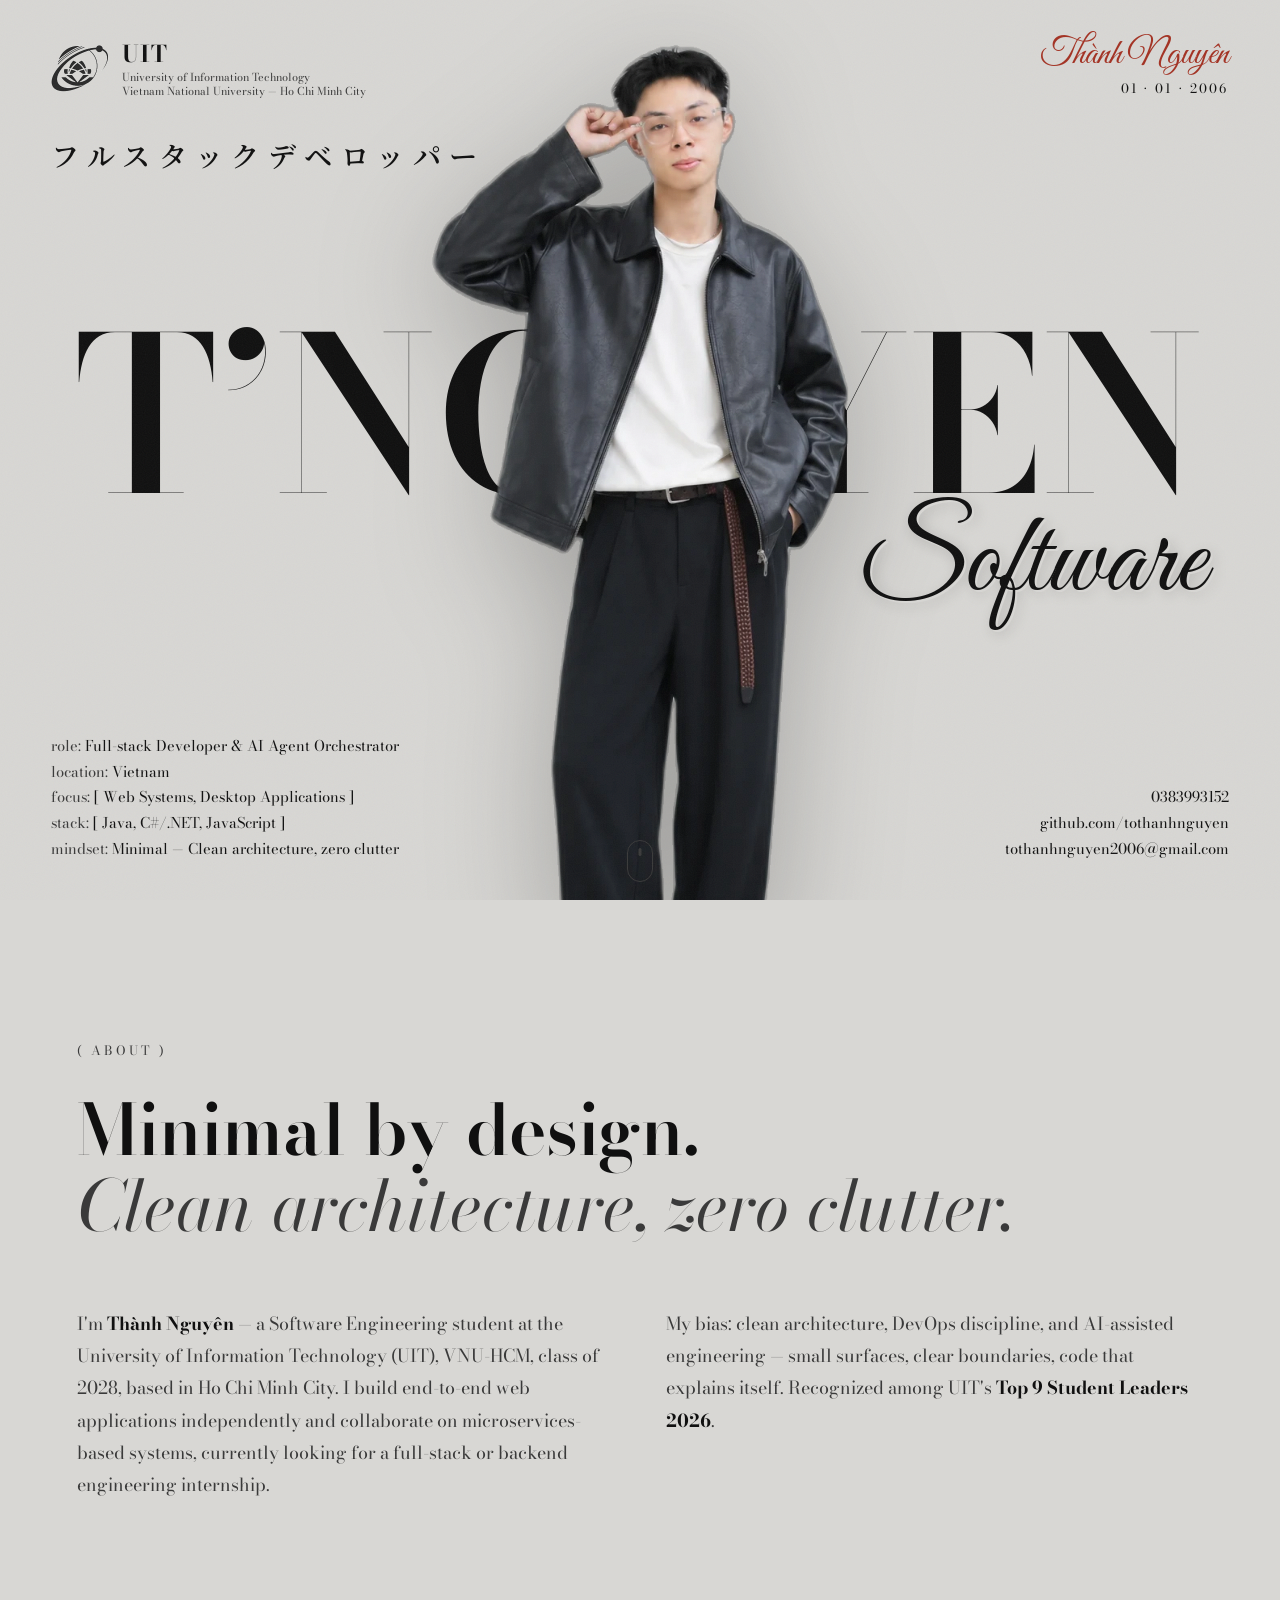
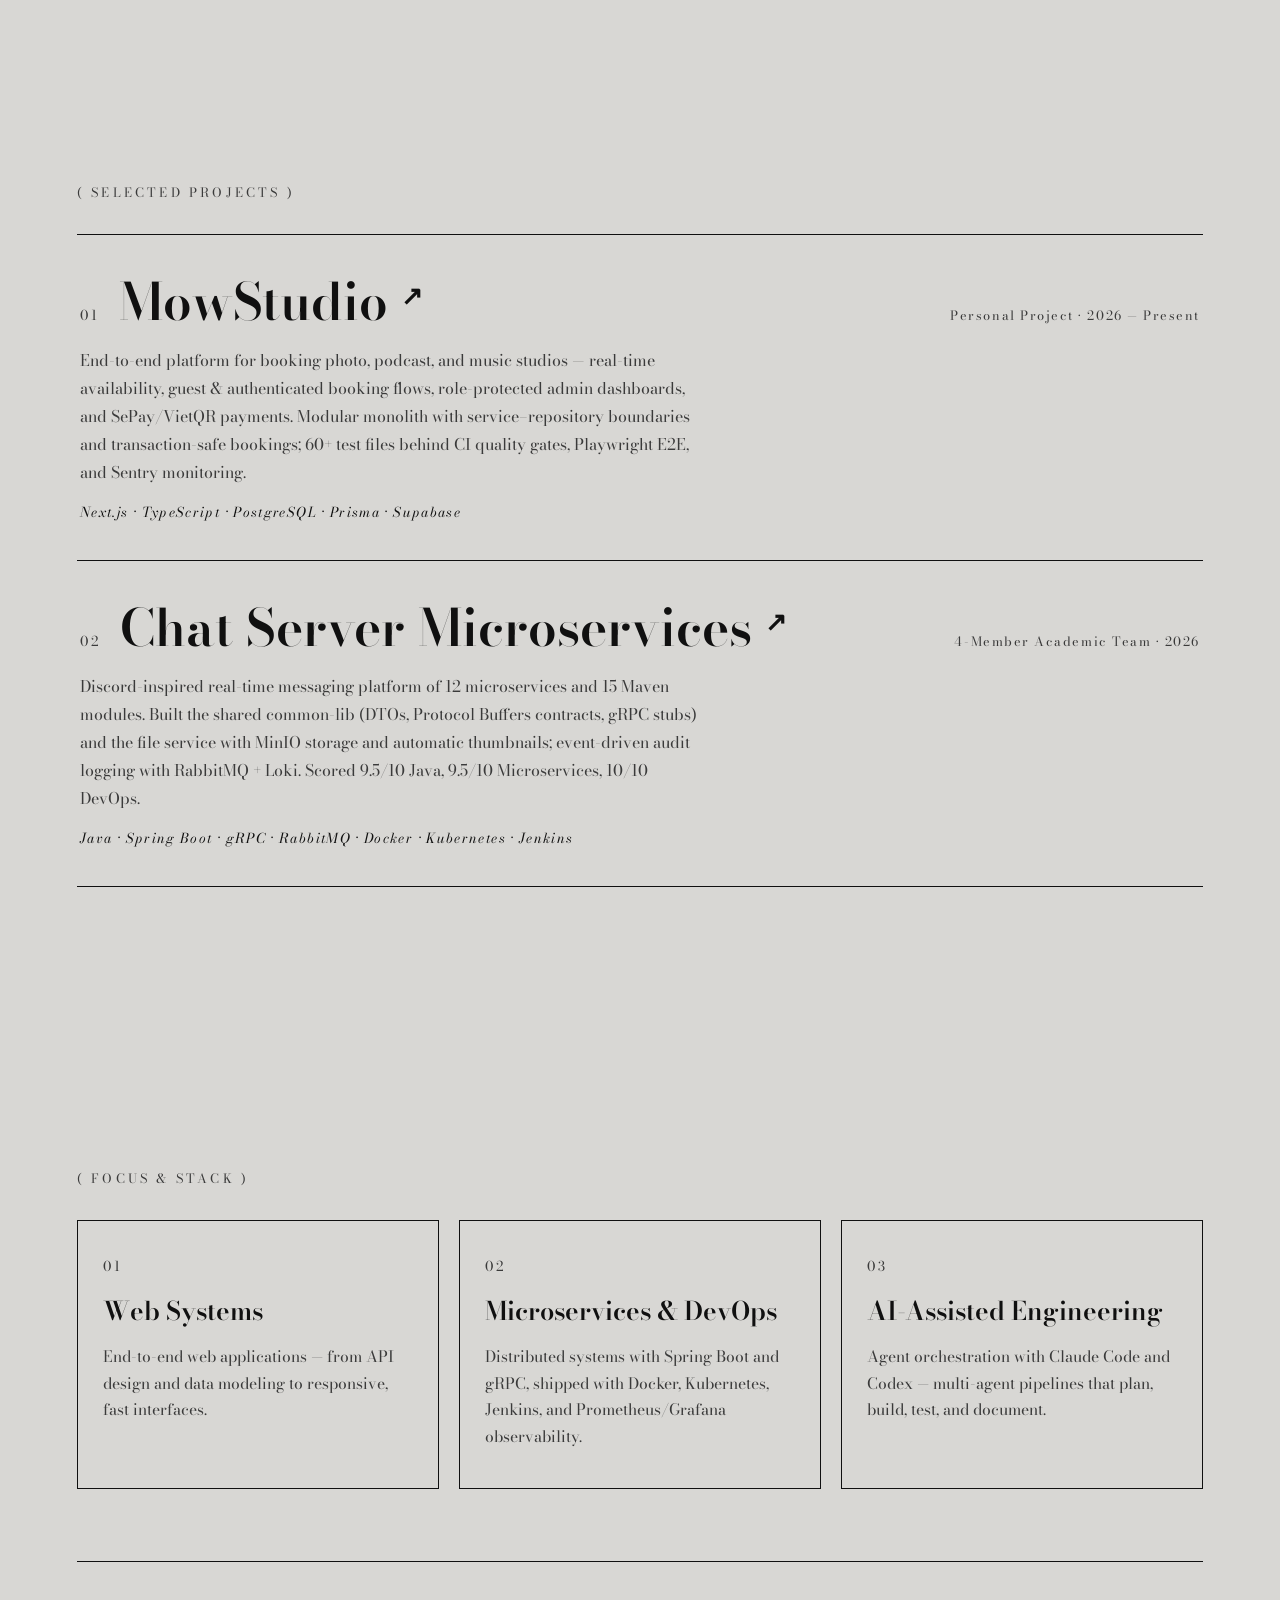
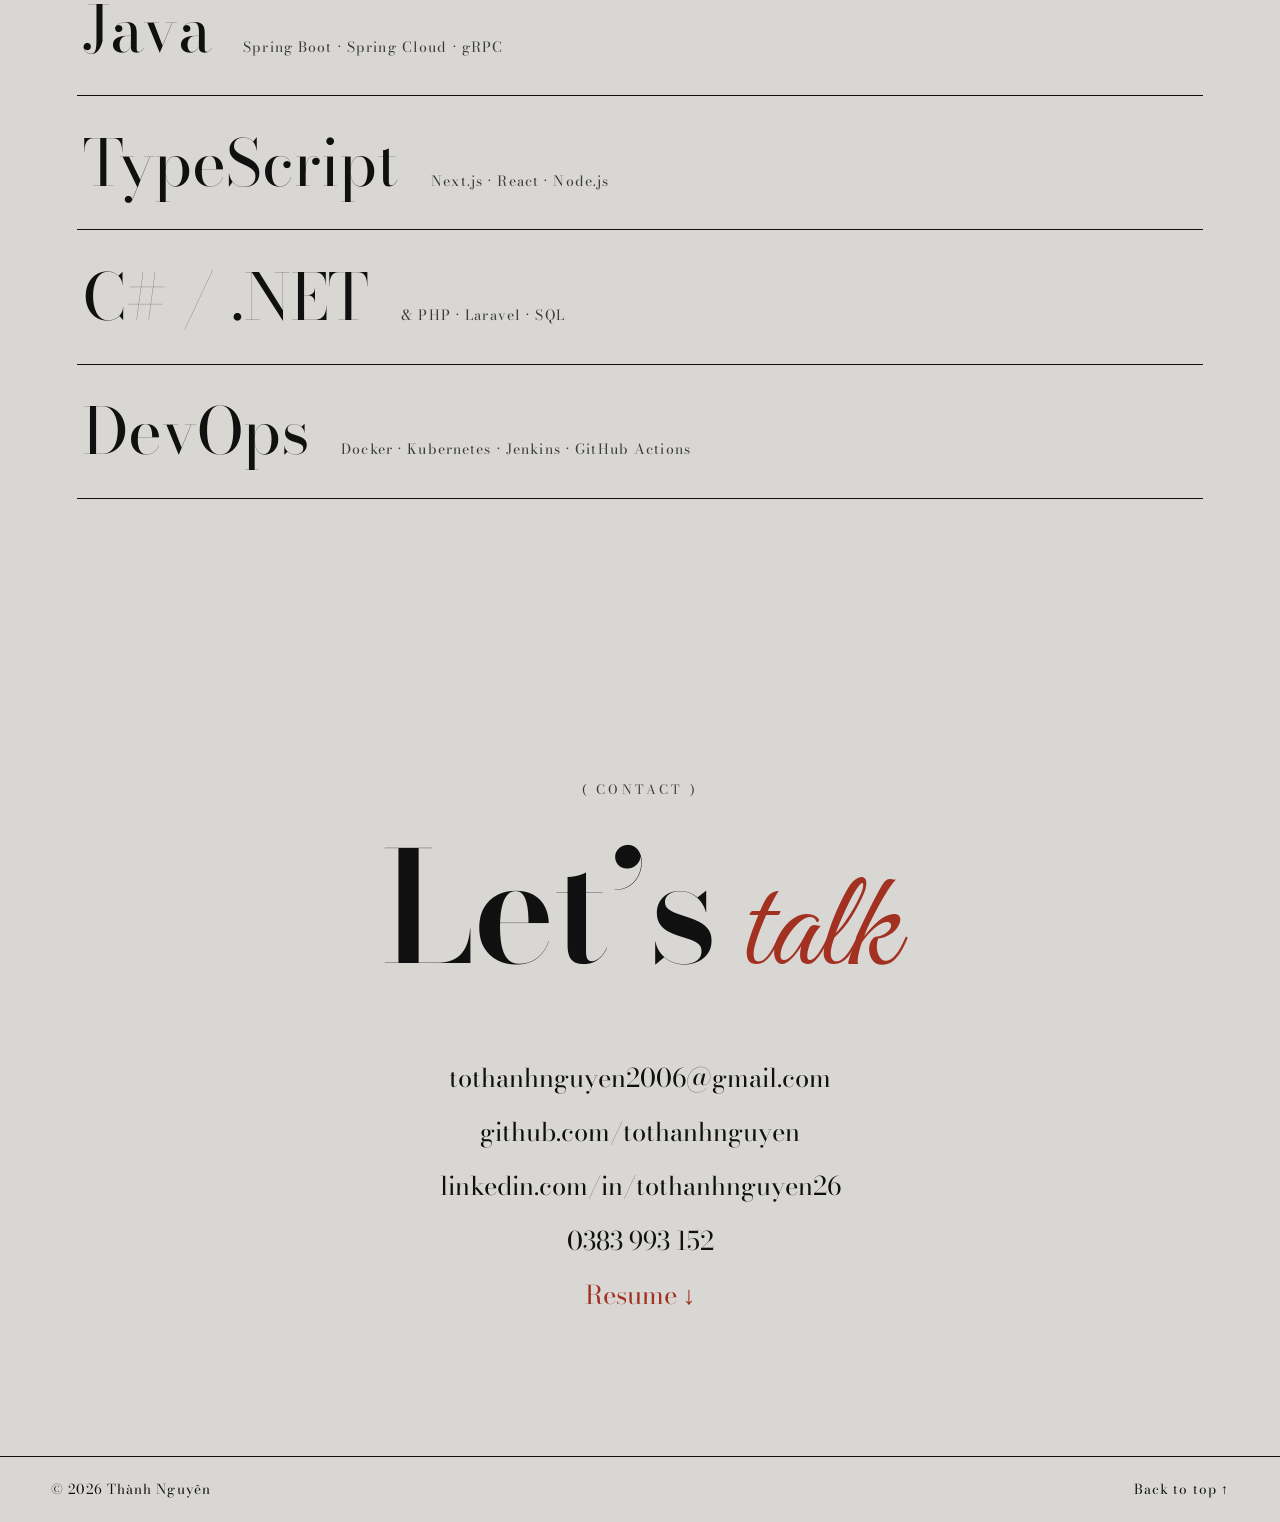
==== index.html @ cc73af5e "porfolio" ====
<!DOCTYPE html>
<html lang="en">
<head>
  <meta charset="UTF-8">
  <meta name="viewport" content="width=device-width, initial-scale=1.0">
  <title>T'NGUYEN — Full-stack Developer</title>
  <meta name="description" content="Thành Nguyên — Full-stack Developer & AI Agent Orchestrator. Web Systems, Desktop Applications. Java, C#/.NET, JavaScript.">
  <meta property="og:type" content="website">
  <meta property="og:title" content="T'NGUYEN — Full-stack Developer">
  <meta property="og:description" content="Thành Nguyên — Full-stack Developer & AI Agent Orchestrator. Web Systems, Desktop Applications.">
  <meta property="og:image" content="/assets/pose-cutout.png">
  <link rel="icon" href="assets/favicon.svg" type="image/svg+xml">
  <link rel="preconnect" href="https://fonts.googleapis.com">
  <link rel="preconnect" href="https://fonts.gstatic.com" crossorigin>
  <link href="https://fonts.googleapis.com/css2?family=Bodoni+Moda:opsz,wght@6..96,400;6..96,600;6..96,700&family=Great+Vibes&family=Noto+Serif+JP:wght@600&display=swap" rel="stylesheet">
  <link rel="stylesheet" href="css/base.css">
  <link rel="stylesheet" href="css/hero.css">
  <link rel="stylesheet" href="css/sections.css">
</head>
<body>

  <!-- ============ HERO ============ -->
  <header class="hero" id="top">
    <div class="hero-top">
      <div class="uit-block" data-depth="0.4" data-scroll="0.2">
        <a href="https://www.uit.edu.vn/" target="_blank" rel="noopener" aria-label="UIT — University of Information Technology">
          <img class="uit-orbit" src="assets/uit-logo.png" alt="UIT logo" width="116" height="94">
        </a>
        <div class="uit-text">
          <strong>UIT</strong>
          <span>University of Information Technology</span>
          <span>Vietnam National University — Ho Chi Minh City</span>
        </div>
      </div>
      <div class="sig-block" data-depth="0.4" data-scroll="0.2">
        <span class="sig">Thành Nguyên</span>
        <span class="dob">01 · 01 · 2006</span>
      </div>
    </div>

    <div class="stage">
      <p class="jp" lang="ja" data-depth="0.6" data-scroll="0.5">フルスタックデベロッパー</p>
      <h1 class="wordmark" data-depth="0.25" data-scroll="0.35" aria-label="T'NGUYEN">
        <span class="ltr">T</span><span class="ltr">’</span><span class="ltr">N</span><span class="ltr">G</span><span class="ltr">U</span><span class="ltr">Y</span><span class="ltr">E</span><span class="ltr">N</span>
        <!-- same word, exactly superimposed; masked by the person cutout so the
             stroked letters only appear where the person covers the solid ones -->
        <span class="outline-word" aria-hidden="true"><span>T</span><span>’</span><span>N</span><span>G</span><span>U</span><span>Y</span><span>E</span><span>N</span></span>
      </h1>
      <span class="script-word" data-depth="0.55" data-scroll="0.6" aria-hidden="true">Software</span>
    </div>

    <picture>
      <source srcset="assets/pose-cutout.webp" type="image/webp">
      <img class="person" data-depth="0.12" data-scroll="0.85" src="assets/pose-cutout.png" alt="Portrait of Thành Nguyên"
           width="515" height="1115" fetchpriority="high">
    </picture>

    <div class="hero-bottom">
      <ul class="meta" data-depth="0.3" data-scroll="0.1">
        <li><em>role:</em> Full-stack Developer &amp; AI Agent Orchestrator</li>
        <li><em>location:</em> Vietnam</li>
        <li><em>focus:</em> [ Web Systems, Desktop Applications ]</li>
        <li><em>stack:</em> [ Java, C#/.NET, JavaScript ]</li>
        <li><em>mindset:</em> Minimal — Clean architecture, zero clutter</li>
      </ul>
      <ul class="contact" data-depth="0.3" data-scroll="0.1">
        <li><a href="tel:+84383993152">0383993152</a></li>
        <li><a href="https://github.com/tothanhnguyen" target="_blank" rel="noopener">github.com/tothanhnguyen</a></li>
        <li><a href="mailto:tothanhnguyen2006@gmail.com">tothanhnguyen2006@gmail.com</a></li>
      </ul>
    </div>

    <a class="scroll-hint" href="#about" aria-label="Scroll down">
      <span></span>
    </a>
  </header>

  <!-- ============ ABOUT ============ -->
  <section class="about section" id="about">
    <p class="kicker" data-reveal>( about )</p>
    <h2 data-reveal>Minimal by design.<br><span class="thin">Clean architecture, zero clutter.</span></h2>
    <div class="about-grid">
      <p data-reveal>I'm <strong>Thành Nguyên</strong> — a Software Engineering student at the University of
        Information Technology (UIT), VNU-HCM, class of 2028, based in Ho Chi Minh City.
        I build end-to-end web applications independently and collaborate on
        microservices-based systems, currently looking for a full-stack or backend
        engineering internship.</p>
      <p data-reveal>My bias: clean architecture, DevOps discipline, and AI-assisted engineering —
        small surfaces, clear boundaries, code that explains itself.
        Recognized among UIT's <strong>Top 9 Student Leaders 2026</strong>.</p>
    </div>
  </section>

  <!-- ============ PROJECTS ============ -->
  <section class="projects section" id="projects">
    <p class="kicker" data-reveal>( selected projects )</p>
    <article class="project" data-reveal>
      <div class="project-head">
        <span class="num">01</span>
        <h3><a href="https://github.com/tothanhnguyen/studio-booking-web" target="_blank" rel="noopener">MowStudio <span class="arrow">↗</span></a></h3>
        <span class="project-meta">Personal Project · 2026 — Present</span>
      </div>
      <p class="project-desc">End-to-end platform for booking photo, podcast, and music studios —
        real-time availability, guest &amp; authenticated booking flows, role-protected admin
        dashboards, and SePay/VietQR payments. Modular monolith with service–repository
        boundaries and transaction-safe bookings; 60+ test files behind CI quality gates,
        Playwright E2E, and Sentry monitoring.</p>
      <p class="project-stack">Next.js · TypeScript · PostgreSQL · Prisma · Supabase</p>
    </article>
    <article class="project" data-reveal>
      <div class="project-head">
        <span class="num">02</span>
        <h3><a href="https://github.com/Ncyntrq/ChatServerMicroservices" target="_blank" rel="noopener">Chat Server Microservices <span class="arrow">↗</span></a></h3>
        <span class="project-meta">4-Member Academic Team · 2026</span>
      </div>
      <p class="project-desc">Discord-inspired real-time messaging platform of 12 microservices and
        15 Maven modules. Built the shared common-lib (DTOs, Protocol Buffers contracts, gRPC stubs)
        and the file service with MinIO storage and automatic thumbnails; event-driven audit logging
        with RabbitMQ + Loki. Scored 9.5/10 Java, 9.5/10 Microservices, 10/10 DevOps.</p>
      <p class="project-stack">Java · Spring Boot · gRPC · RabbitMQ · Docker · Kubernetes · Jenkins</p>
    </article>
  </section>

  <!-- ============ FOCUS / STACK ============ -->
  <section class="focus section" id="focus">
    <p class="kicker" data-reveal>( focus &amp; stack )</p>
    <div class="focus-grid">
      <article class="focus-card" data-reveal>
        <span class="num">01</span>
        <h3>Web Systems</h3>
        <p>End-to-end web applications — from API design and data modeling to responsive, fast interfaces.</p>
      </article>
      <article class="focus-card" data-reveal>
        <span class="num">02</span>
        <h3>Microservices &amp; DevOps</h3>
        <p>Distributed systems with Spring Boot and gRPC, shipped with Docker, Kubernetes, Jenkins, and Prometheus/Grafana observability.</p>
      </article>
      <article class="focus-card" data-reveal>
        <span class="num">03</span>
        <h3>AI-Assisted Engineering</h3>
        <p>Agent orchestration with Claude Code and Codex — multi-agent pipelines that plan, build, test, and document.</p>
      </article>
    </div>
    <ul class="stack-list">
      <li data-reveal>Java <small>Spring Boot · Spring Cloud · gRPC</small></li>
      <li data-reveal>TypeScript <small>Next.js · React · Node.js</small></li>
      <li data-reveal>C# / .NET <small>&amp; PHP · Laravel · SQL</small></li>
      <li data-reveal>DevOps <small>Docker · Kubernetes · Jenkins · GitHub Actions</small></li>
    </ul>
  </section>

  <!-- ============ CONTACT ============ -->
  <section class="contact-section section" id="contact">
    <p class="kicker" data-reveal>( contact )</p>
    <h2 class="talk" data-reveal>Let’s<span class="script-inline">talk</span></h2>
    <div class="contact-links">
      <a data-reveal href="mailto:tothanhnguyen2006@gmail.com">tothanhnguyen2006@gmail.com</a>
      <a data-reveal href="https://github.com/tothanhnguyen" target="_blank" rel="noopener">github.com/tothanhnguyen</a>
      <a data-reveal href="https://linkedin.com/in/tothanhnguyen26" target="_blank" rel="noopener">linkedin.com/in/tothanhnguyen26</a>
      <a data-reveal href="tel:+84383993152">0383 993 152</a>
      <a data-reveal class="resume-link" href="ttnguyen_resume.pdf" target="_blank" rel="noopener">Resume ↓</a>
    </div>
  </section>

  <footer class="footer">
    <span>© <span id="year">2026</span> Thành Nguyên</span>
    <a href="#top">Back to top ↑</a>
  </footer>

  <script src="js/effects.js" defer></script>
  <script src="js/hero-extras.js" defer></script>
</body>
</html>
---- css/base.css ----
/* ============ tokens & reset ============ */
:root {
  --bg: #d8d7d4;
  --bg-soft: #cfceca;
  --ink: #101010;
  --ink-soft: #3a3a3a;
  --red: #a33122;
  --serif: "Bodoni Moda", "Didot", "Playfair Display", serif;
  --script: "Great Vibes", cursive;
  --jp: "Noto Serif JP", serif;
}

*, *::before, *::after { box-sizing: border-box; margin: 0; padding: 0; }

html { scroll-behavior: smooth; overflow-x: clip; }

body {
  background: var(--bg);
  color: var(--ink);
  font-family: var(--serif);
  overflow-x: hidden;
  -webkit-font-smoothing: antialiased;
}

/* subtle film grain over everything */
body::after {
  content: "";
  position: fixed;
  inset: 0;
  pointer-events: none;
  z-index: 99;
  opacity: .05;
  background-image: url("data:image/svg+xml,%3Csvg xmlns='http://www.w3.org/2000/svg' width='160' height='160'%3E%3Cfilter id='n'%3E%3CfeTurbulence type='fractalNoise' baseFrequency='.9' numOctaves='2'/%3E%3C/filter%3E%3Crect width='160' height='160' filter='url(%23n)'/%3E%3C/svg%3E");
}

img { max-width: 100%; display: block; }
a { color: inherit; }
ul { list-style: none; }

/* ============ reveal-on-scroll ============ */
[data-reveal] {
  opacity: 0;
  transform: translateY(34px);
  transition: opacity .9s cubic-bezier(.22,1,.36,1), transform .9s cubic-bezier(.22,1,.36,1);
}
[data-reveal].is-visible { opacity: 1; transform: none; }

@media (prefers-reduced-motion: reduce) {
  html { scroll-behavior: auto; }
  [data-reveal] { opacity: 1; transform: none; transition: none; }
  * { animation-duration: .01ms !important; animation-iteration-count: 1 !important; }
}
---- css/hero.css ----
/* ============ hero layout ============ */
.hero {
  position: relative;
  isolation: isolate;
  min-height: 100vh;
  min-height: 100svh;
  display: flex;
  flex-direction: column;
  justify-content: space-between;
  padding: clamp(1.2rem, 3vw, 2.5rem) clamp(1.2rem, 4vw, 3.5rem);
  overflow: hidden;
}

.hero-top {
  display: flex;
  justify-content: space-between;
  align-items: flex-start;
  position: relative;
  z-index: 6;
}

.uit-block { display: flex; gap: .8rem; align-items: center; animation: fade-down 1s .2s both; }
.uit-orbit { width: clamp(44px, 4.5vw, 62px); height: auto; transition: transform .35s cubic-bezier(.22,1,.36,1); }
.uit-block a:hover .uit-orbit { transform: rotate(-8deg) scale(1.06); }
.uit-text { display: flex; flex-direction: column; line-height: 1.35; }
.uit-text strong { font-size: clamp(1.2rem, 1.8vw, 1.7rem); letter-spacing: .06em; }
.uit-text span { font-size: clamp(.65rem, .85vw, .8rem); color: var(--ink-soft); }

.sig-block { text-align: right; display: flex; flex-direction: column; animation: fade-down 1s .35s both; }
.sig { font-family: var(--script); color: var(--red); font-size: clamp(1.6rem, 2.8vw, 2.6rem); line-height: 1; }
.dob { font-size: clamp(.7rem, 1vw, .95rem); letter-spacing: .18em; margin-top: .3rem; }

/* ============ center stage ============ */
.stage {
  position: relative;
  flex: 1;
  display: flex;
  align-items: center;
  min-height: 52vh;
}

.jp {
  position: absolute;
  top: clamp(0.5rem, 4vh, 3rem);
  left: 0;
  font-family: var(--jp);
  font-weight: 600;
  font-size: clamp(1rem, 2.2vw, 2rem);
  letter-spacing: .3em;
  z-index: 2;
  animation: fade-right 1.1s .5s both;
}

/* no z-index here: the h1 must NOT create a stacking context, so the
   .outline-word child (z-4) can layer above the person image (z-3) */
.wordmark {
  position: relative;
  width: fit-content;
  margin-inline: auto;
  font-size: clamp(4rem, 16.8vw, 21rem);
  font-weight: 600;
  letter-spacing: .01em;
  line-height: .9;
  white-space: nowrap;
  user-select: none;
}
.wordmark .ltr { display: inline-block; animation: rise .9s both; }
.wordmark .ltr:nth-child(1) { animation-delay: .55s; }
.wordmark .ltr:nth-child(2) { animation-delay: .62s; }
.wordmark .ltr:nth-child(3) { animation-delay: .69s; }
.wordmark .ltr:nth-child(4) { animation-delay: .76s; }
.wordmark .ltr:nth-child(5) { animation-delay: .83s; }
.wordmark .ltr:nth-child(6) { animation-delay: .90s; }
.wordmark .ltr:nth-child(7) { animation-delay: .97s; }
.wordmark .ltr:nth-child(8) { animation-delay: 1.04s; }

/* anchored to .hero, not .stage: top gap = 105vh - height, so the head
   can never be clipped; width cap keeps text visible on narrow screens */
.person {
  position: absolute;
  left: 50%;
  bottom: -5vh;
  transform: translateX(-50%);
  height: min(100vh, 100vw, 1150px);
  width: auto;
  max-width: none;
  z-index: 3;
  filter: drop-shadow(0 30px 60px rgba(0,0,0,.25));
  animation: person-in 1.3s .35s both;
}

/* exact 1:1 copy of the solid word, layered ABOVE the person (z-4 > z-3)
   and masked by the person cutout: the stroked letters only appear where
   the person covers the wordmark — per design. Mask position/size are
   synced to the rendered person rect by js/effects.js; size 0 hides it
   until that sync runs. */
.outline-word {
  position: absolute;
  z-index: 4;
  left: 0;
  top: 0;
  font: inherit;
  letter-spacing: inherit;
  line-height: inherit;
  color: transparent;
  -webkit-text-stroke: 1.5px var(--ink);
  white-space: nowrap;
  pointer-events: none;
  -webkit-mask: url("../assets/pose-cutout.webp") no-repeat 0 0 / 0 0;
  mask: url("../assets/pose-cutout.webp") no-repeat 0 0 / 0 0;
  animation: fade-in 1.6s 1s both;
}
/* letters as inline-blocks to mirror the solid .ltr spans, so kerning and
   advance widths lay out identically in both layers */
.outline-word span { display: inline-block; }

.script-word {
  position: absolute;
  z-index: 5;
  right: 2%;
  top: 62%;
  font-family: var(--script);
  font-size: clamp(3rem, 9vw, 9.5rem);
  color: var(--ink);
  text-shadow: 2px 2px 0 var(--bg), 4px 4px 14px rgba(0,0,0,.18);
  pointer-events: none;
  animation: fade-in 1.6s 1.25s both;
}

/* ============ hero bottom ============ */
.hero-bottom {
  display: flex;
  justify-content: space-between;
  align-items: flex-end;
  gap: 2rem;
  position: relative;
  z-index: 6;
}

.meta { font-size: clamp(.78rem, 1.15vw, 1.05rem); line-height: 1.75; animation: fade-up 1s 1.1s both; }
.meta em { font-style: normal; color: var(--ink-soft); }

.contact { text-align: right; font-size: clamp(.78rem, 1.15vw, 1.05rem); line-height: 1.75; animation: fade-up 1s 1.25s both; }
.contact a { text-decoration: none; position: relative; }
.contact a::after {
  content: ""; position: absolute; left: 0; bottom: -1px;
  width: 100%; height: 1px; background: var(--ink);
  transform: scaleX(0); transform-origin: right; transition: transform .35s ease;
}
.contact a:hover::after { transform: scaleX(1); transform-origin: left; }

.scroll-hint {
  position: absolute;
  left: 50%; bottom: 1.1rem;
  transform: translateX(-50%);
  width: 26px; height: 42px;
  border: 1.5px solid var(--ink-soft);
  border-radius: 14px;
  z-index: 7;
  animation: fade-in 1s 2s both;
}
.scroll-hint span {
  position: absolute; left: 50%; top: 7px;
  width: 3px; height: 8px; border-radius: 2px;
  background: var(--ink-soft);
  transform: translateX(-50%);
  animation: wheel 1.6s infinite ease-in-out;
}

/* ============ keyframes ============ */
@keyframes rise { from { opacity: 0; transform: translateY(60%) } to { opacity: 1; transform: none } }
@keyframes fade-in { from { opacity: 0 } to { opacity: 1 } }
@keyframes fade-up { from { opacity: 0; transform: translateY(26px) } to { opacity: 1; transform: none } }
@keyframes fade-down { from { opacity: 0; transform: translateY(-20px) } to { opacity: 1; transform: none } }
@keyframes fade-right { from { opacity: 0; transform: translateX(-26px) } to { opacity: 1; transform: none } }
@keyframes person-in { from { opacity: 0; transform: translateX(-50%) translateY(5%) } to { opacity: 1; transform: translateX(-50%) } }
@keyframes wheel { 0%,100% { transform: translate(-50%,0); opacity:1 } 60% { transform: translate(-50%,12px); opacity:0 } }

/* ============ responsive ============ */
@media (max-width: 760px) {
  .hero { padding-bottom: 4.5rem; }
  .hero-top { flex-direction: column; align-items: flex-start; gap: .8rem; }
  .sig-block { align-self: flex-end; align-items: flex-end; }
  .sig { font-size: 1.5rem; }
  .uit-text span:last-child { display: none; }
  .jp {
    position: relative; z-index: 4;
    margin-bottom: auto; padding-top: .5rem;
    font-size: .95rem; letter-spacing: .22em;
    text-shadow: 1px 1px 0 var(--bg), -1px -1px 0 var(--bg), 1px -1px 0 var(--bg), -1px 1px 0 var(--bg), 0 0 8px var(--bg);
  }
  .stage { flex-direction: column; align-items: flex-start; justify-content: flex-end; min-height: 62vh; }
  .wordmark { font-size: 11.5vw; text-align: left; }
  .person {
    left: auto; right: -8%;
    bottom: clamp(230px, 34vh, 320px); /* sit above the meta/contact block */
    height: min(56vh, 130vw, 500px);
    transform: none; animation-name: fade-in;
  }
  .wordmark { margin-inline: 0; }
  .script-word { right: 4%; top: 56%; font-size: 14vw; }
  .hero-bottom { flex-direction: column; align-items: flex-start; gap: 1rem; }
  .contact { text-align: left; }
  .scroll-hint { display: none; }
}
---- css/sections.css ----
/* ============ shared section ============ */
.section {
  padding: clamp(4.5rem, 11vw, 9rem) clamp(1.2rem, 6vw, 6rem);
  max-width: 1300px;
  margin: 0 auto;
}
.kicker {
  font-size: clamp(.8rem, 1vw, .95rem);
  letter-spacing: .25em;
  text-transform: uppercase;
  color: var(--ink-soft);
  margin-bottom: 2rem;
}
h2 {
  font-size: clamp(2.2rem, 5.5vw, 4.6rem);
  font-weight: 600;
  line-height: 1.08;
}
h2 .thin { font-weight: 400; font-style: italic; color: var(--ink-soft); }

/* ============ about ============ */
.about-grid {
  display: grid;
  grid-template-columns: 1fr 1fr;
  gap: clamp(1.5rem, 4vw, 4rem);
  margin-top: clamp(2rem, 5vw, 4rem);
}
.about-grid p {
  font-size: clamp(1rem, 1.4vw, 1.25rem);
  line-height: 1.8;
  color: var(--ink-soft);
}
.about-grid strong { color: var(--ink); }

/* ============ projects ============ */
.project {
  border-top: 1px solid var(--ink);
  padding: clamp(1.6rem, 3vw, 2.6rem) .2rem;
}
.project:last-child { border-bottom: 1px solid var(--ink); }
.project-head {
  display: flex;
  align-items: baseline;
  gap: 1.2rem;
  flex-wrap: wrap;
}
.project-head .num { font-size: .85rem; letter-spacing: .2em; color: var(--ink-soft); }
.project-head h3 {
  font-size: clamp(1.8rem, 4vw, 3.2rem);
  font-weight: 600;
  line-height: 1.1;
}
.project-head h3 a { text-decoration: none; transition: color .3s; }
.project-head h3 a:hover { color: var(--red); }
.project-head .arrow {
  font-size: .5em;
  vertical-align: .6em;
  transition: translate .3s cubic-bezier(.22,1,.36,1);
  display: inline-block;
}
.project-head h3 a:hover .arrow { translate: .2em -.2em; }
.project-meta {
  margin-left: auto;
  font-size: clamp(.8rem, 1vw, .95rem);
  letter-spacing: .12em;
  color: var(--ink-soft);
}
.project-desc {
  max-width: 62ch;
  margin-top: 1rem;
  font-size: clamp(.95rem, 1.25vw, 1.15rem);
  line-height: 1.75;
  color: var(--ink-soft);
}
.project-stack {
  margin-top: 1rem;
  font-size: clamp(.85rem, 1vw, 1rem);
  letter-spacing: .1em;
  font-style: italic;
}

/* ============ focus & stack ============ */
.focus-grid {
  display: grid;
  grid-template-columns: repeat(3, 1fr);
  gap: 1.2rem;
}
/* hover lift uses `translate`, JS tilt uses `transform` — they compose */
.focus-card {
  border: 1px solid var(--ink);
  padding: 2rem 1.6rem 2.4rem;
  background: var(--bg);
  transition: translate .45s cubic-bezier(.22,1,.36,1), box-shadow .45s, transform .3s ease-out;
}
.focus-card:hover {
  translate: 0 -8px;
  box-shadow: 10px 10px 0 var(--ink);
}
.focus-card .num {
  font-size: .85rem;
  letter-spacing: .2em;
  color: var(--ink-soft);
}
.focus-card h3 {
  font-size: clamp(1.3rem, 2vw, 1.7rem);
  margin: .9rem 0 .8rem;
  font-weight: 600;
}
.focus-card p { font-size: .98rem; line-height: 1.7; color: var(--ink-soft); }

.stack-list {
  margin-top: clamp(2.5rem, 6vw, 4.5rem);
  border-top: 1px solid var(--ink);
}
.stack-list li {
  font-size: clamp(2rem, 5vw, 4rem);
  font-weight: 400;
  padding: 1.1rem .4rem;
  border-bottom: 1px solid var(--ink);
  transition: padding-left .4s cubic-bezier(.22,1,.36,1), font-style .2s;
}
.stack-list li:hover { padding-left: 2.5rem; font-style: italic; }
.stack-list small {
  font-size: clamp(.8rem, 1.1vw, 1rem);
  color: var(--ink-soft);
  margin-left: 1rem;
  letter-spacing: .08em;
  font-style: normal;
}

.resume-link { color: var(--red); }

/* ============ contact ============ */
.contact-section { text-align: center; }
.talk {
  font-size: clamp(3.5rem, 12vw, 10rem);
  line-height: 1;
}
.talk .script-inline {
  font-family: var(--script);
  font-weight: 400;
  font-size: .9em;
  margin-left: .18em;
  color: var(--red);
}
.contact-links {
  margin-top: clamp(2rem, 5vw, 3.5rem);
  display: flex;
  flex-direction: column;
  gap: .9rem;
  align-items: center;
}
.contact-links a {
  font-size: clamp(1.05rem, 2vw, 1.6rem);
  text-decoration: none;
  border-bottom: 1px solid transparent;
  transition: border-color .3s, color .3s;
}
.contact-links a:hover { border-color: var(--red); color: var(--red); }

/* magnetic links (class added by JS on fine pointers) */
.magnetic { display: inline-block; transition: translate .25s ease-out; }

/* ============ footer ============ */
.footer {
  display: flex;
  justify-content: space-between;
  padding: 1.4rem clamp(1.2rem, 4vw, 3.5rem);
  border-top: 1px solid var(--ink);
  font-size: .85rem;
  letter-spacing: .08em;
}
.footer a { text-decoration: none; }
.footer a:hover { font-style: italic; }

/* ============ responsive ============ */
@media (max-width: 860px) {
  .focus-grid { grid-template-columns: 1fr; }
  .about-grid { grid-template-columns: 1fr; }
}
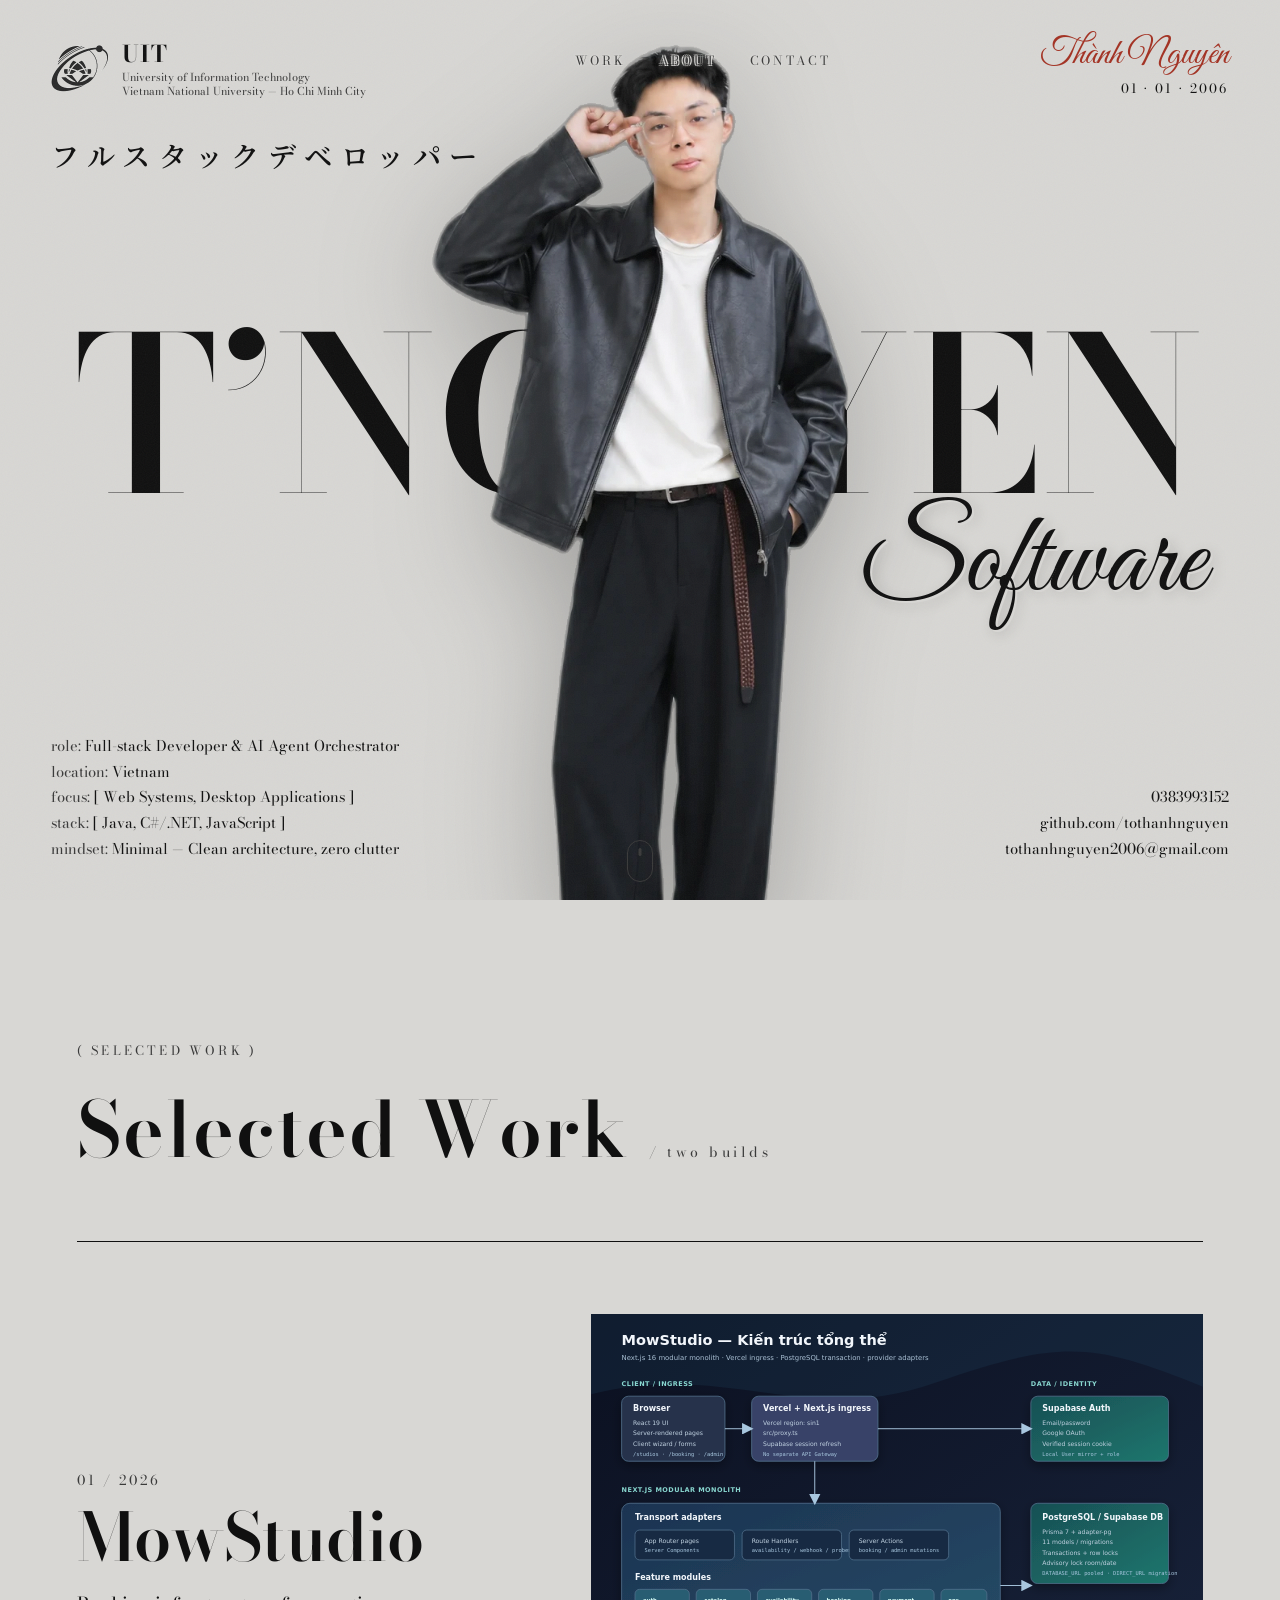
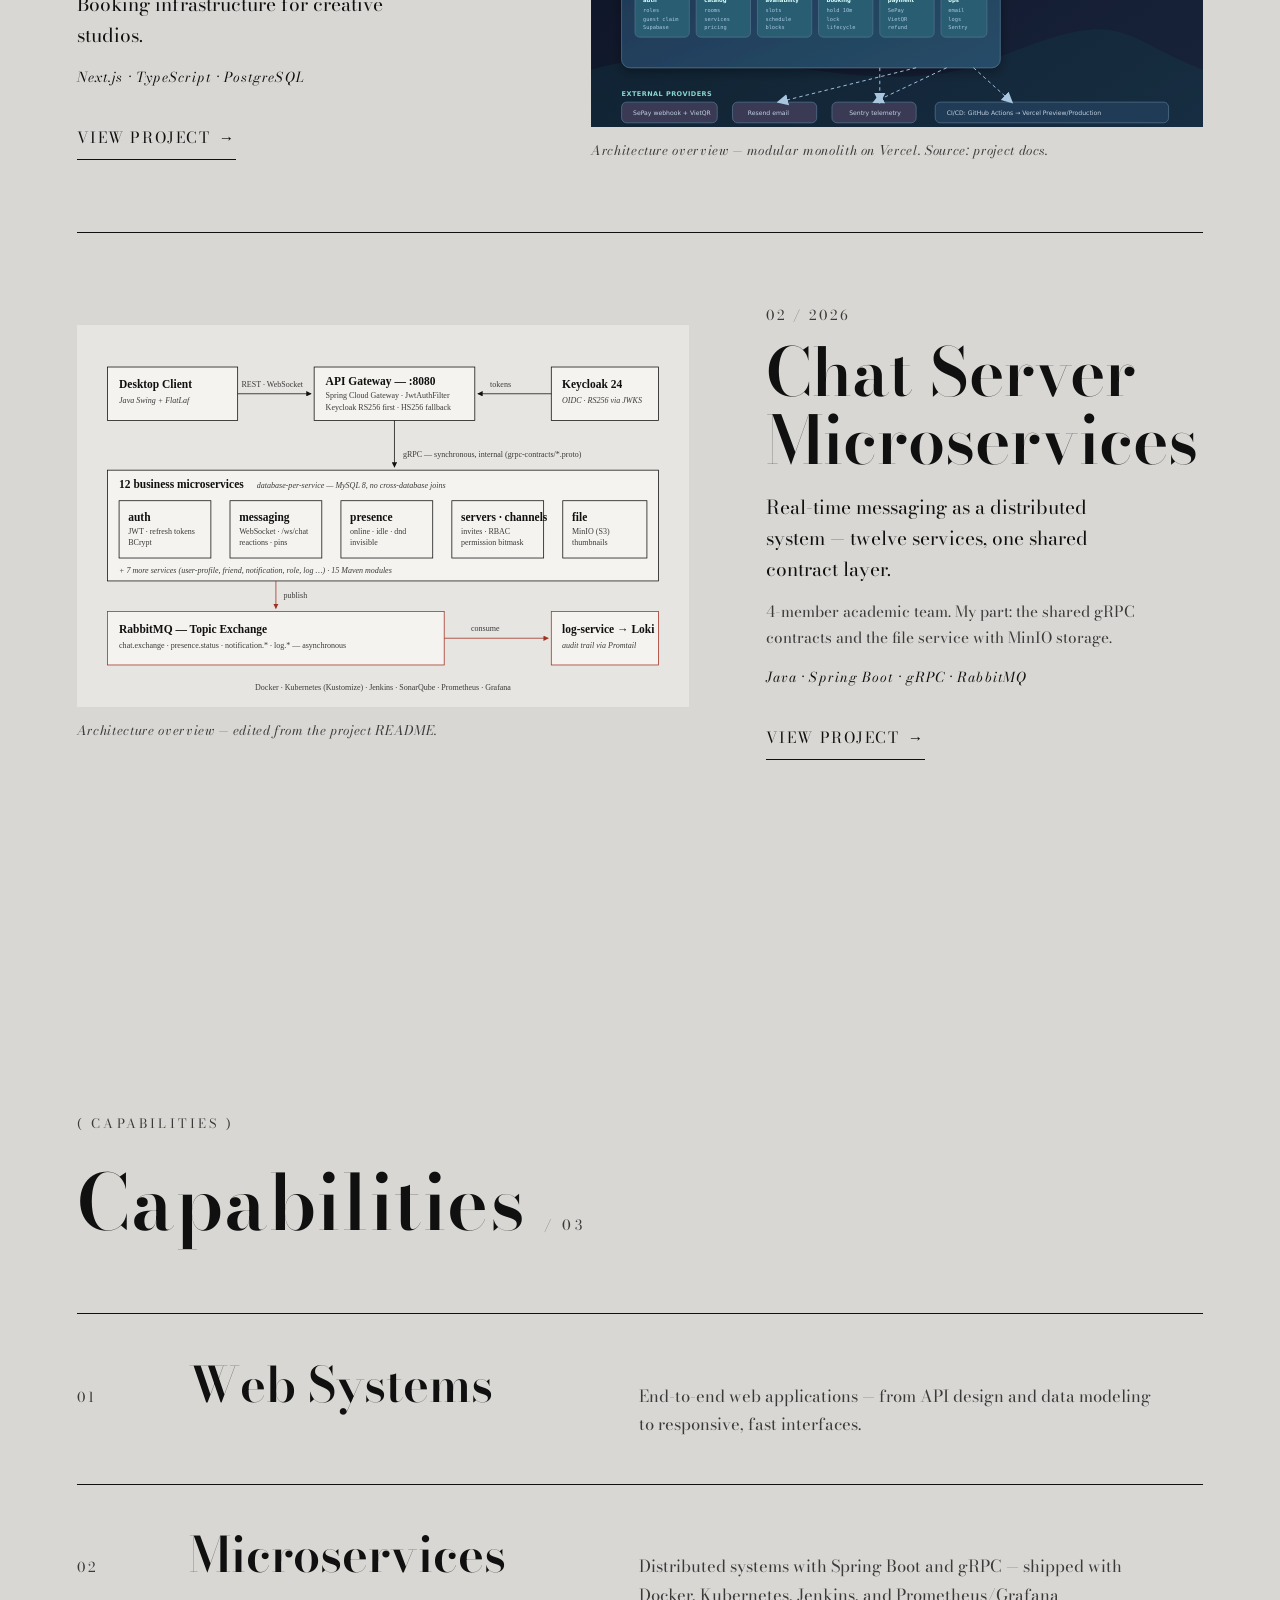
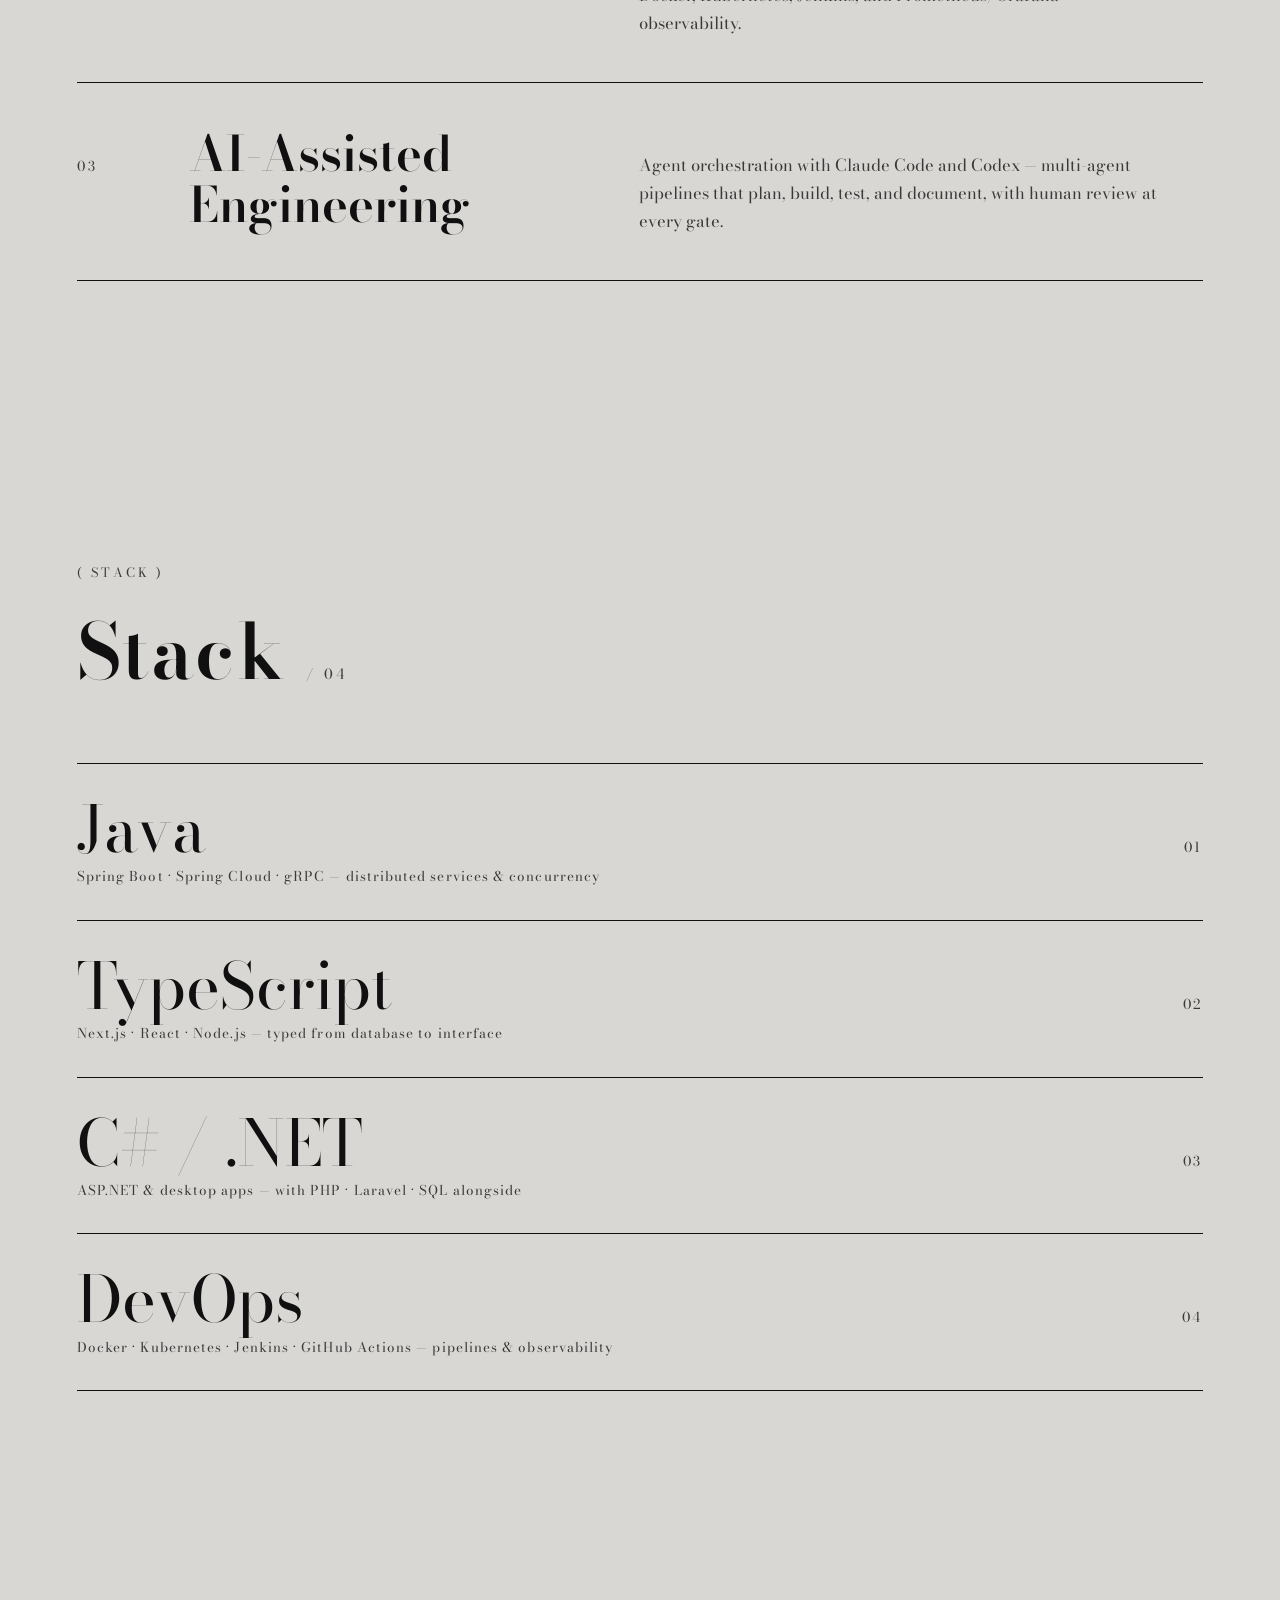
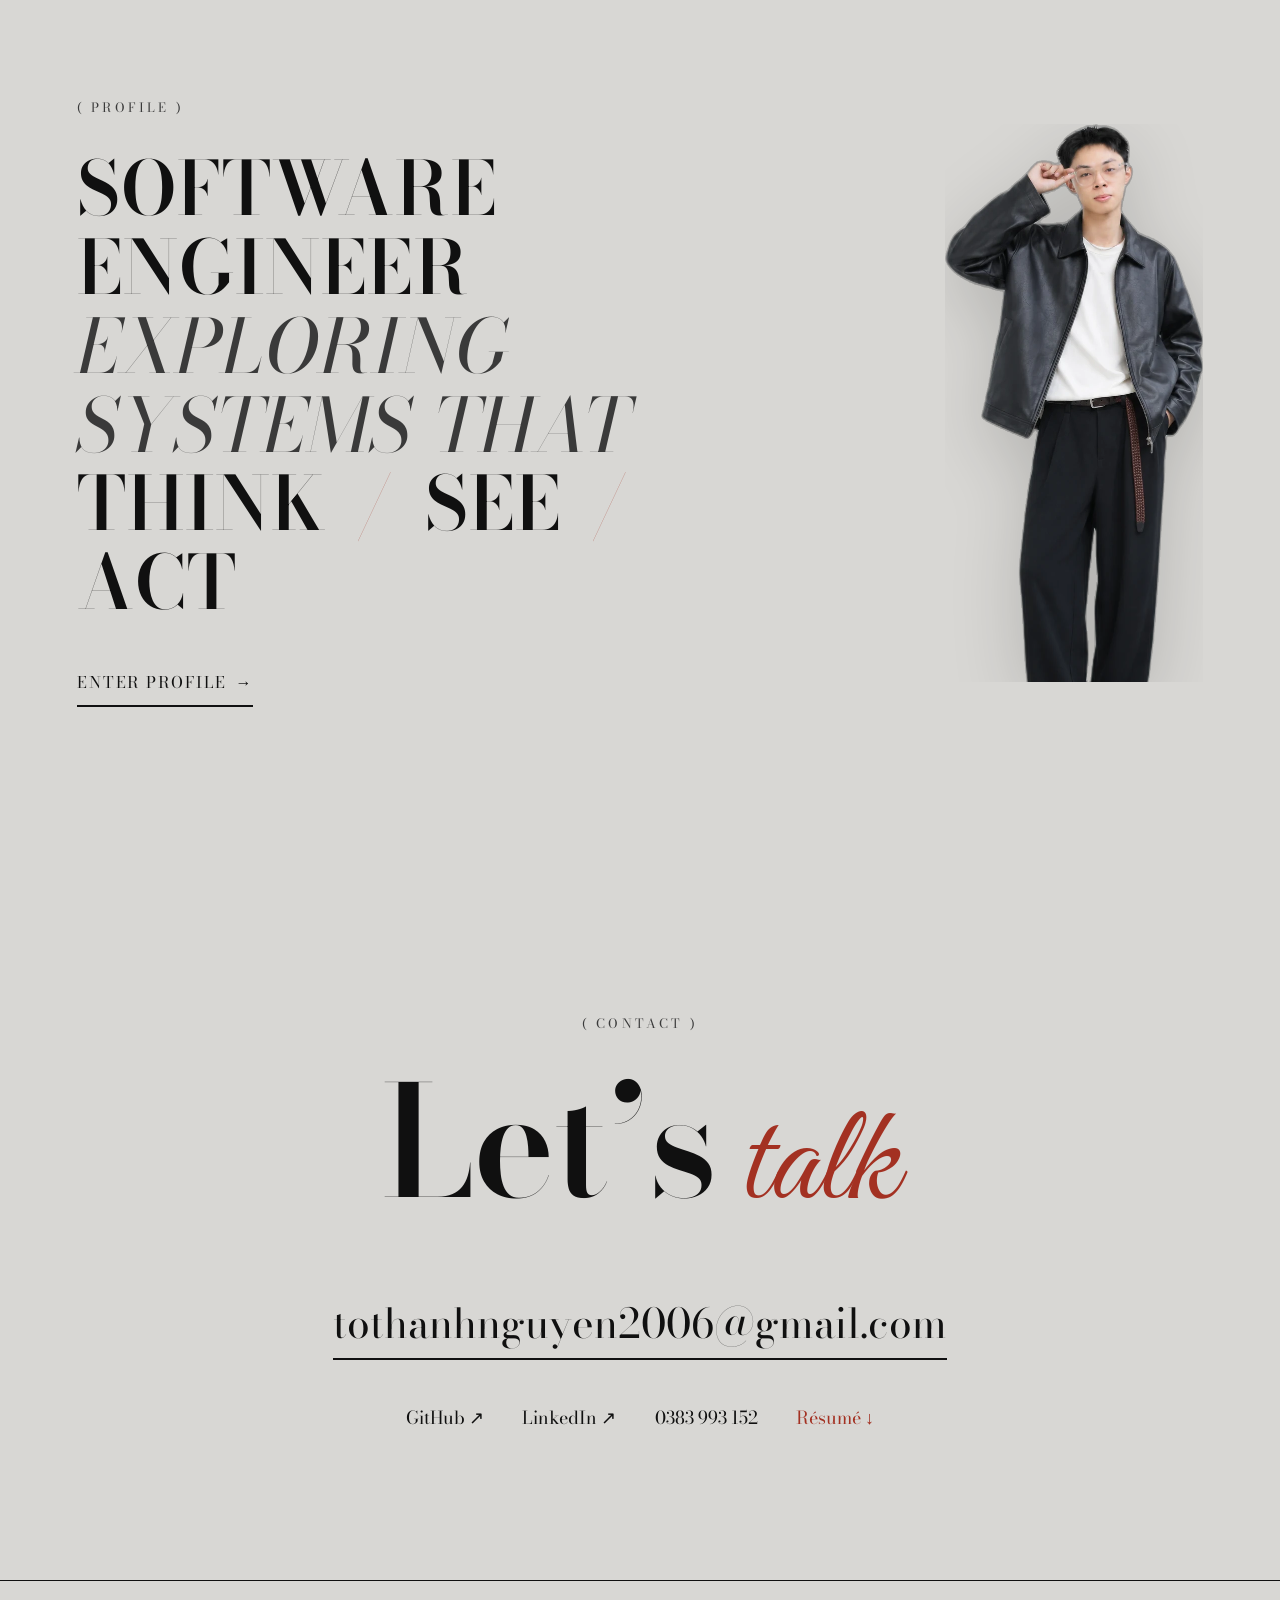
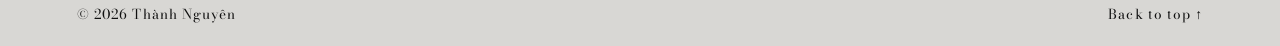
==== commit 144ca748: "feat: portfolio v2 — editorial self-fragment - P1 About /about/: 6 chapters + SELF/FRAGMENT sticky s" ====
--- a/index.html
+++ b/index.html
@@ -3,28 +3,32 @@
 <head>
   <meta charset="UTF-8">
   <meta name="viewport" content="width=device-width, initial-scale=1.0">
+  <meta name="theme-color" content="#d8d7d4">
   <title>T'NGUYEN — Full-stack Developer</title>
   <meta name="description" content="Thành Nguyên — Full-stack Developer & AI Agent Orchestrator. Web Systems, Desktop Applications. Java, C#/.NET, JavaScript.">
   <meta property="og:type" content="website">
   <meta property="og:title" content="T'NGUYEN — Full-stack Developer">
   <meta property="og:description" content="Thành Nguyên — Full-stack Developer & AI Agent Orchestrator. Web Systems, Desktop Applications.">
   <meta property="og:image" content="/assets/pose-cutout.png">
-  <link rel="icon" href="assets/favicon.svg" type="image/svg+xml">
+  <link rel="icon" href="/assets/favicon.svg" type="image/svg+xml">
   <link rel="preconnect" href="https://fonts.googleapis.com">
   <link rel="preconnect" href="https://fonts.gstatic.com" crossorigin>
   <link href="https://fonts.googleapis.com/css2?family=Bodoni+Moda:opsz,wght@6..96,400;6..96,600;6..96,700&family=Great+Vibes&family=Noto+Serif+JP:wght@600&display=swap" rel="stylesheet">
-  <link rel="stylesheet" href="css/base.css">
-  <link rel="stylesheet" href="css/hero.css">
-  <link rel="stylesheet" href="css/sections.css">
+  <script>document.documentElement.classList.add("js")</script>
+  <link rel="stylesheet" href="/css/base.css">
+  <link rel="stylesheet" href="/css/hero.css">
+  <link rel="stylesheet" href="/css/sections.css">
 </head>
 <body>
 
-  <!-- ============ HERO ============ -->
+  <a class="skip-link" href="#main">Skip to content</a>
+
+  <!-- ============ HERO (identity preserved) ============ -->
   <header class="hero" id="top">
     <div class="hero-top">
       <div class="uit-block" data-depth="0.4" data-scroll="0.2">
         <a href="https://www.uit.edu.vn/" target="_blank" rel="noopener" aria-label="UIT — University of Information Technology">
-          <img class="uit-orbit" src="assets/uit-logo.png" alt="UIT logo" width="116" height="94">
+          <img class="uit-orbit" src="/assets/uit-logo.png" alt="UIT logo" width="116" height="94">
         </a>
         <div class="uit-text">
           <strong>UIT</strong>
@@ -32,6 +36,13 @@
           <span>Vietnam National University — Ho Chi Minh City</span>
         </div>
       </div>
+
+      <nav class="site-nav hero-nav" aria-label="Primary">
+        <a href="#projects">Work</a>
+        <a href="/about/">About</a>
+        <a href="#contact">Contact</a>
+      </nav>
+
       <div class="sig-block" data-depth="0.4" data-scroll="0.2">
         <span class="sig">Thành Nguyên</span>
         <span class="dob">01 · 01 · 2006</span>
@@ -50,8 +61,8 @@
     </div>
 
     <picture>
-      <source srcset="assets/pose-cutout.webp" type="image/webp">
-      <img class="person" data-depth="0.12" data-scroll="0.85" src="assets/pose-cutout.png" alt="Portrait of Thành Nguyên"
+      <source srcset="/assets/pose-cutout.webp" type="image/webp">
+      <img class="person" data-depth="0.12" data-scroll="0.85" src="/assets/pose-cutout.png" alt="Portrait of Thành Nguyên"
            width="515" height="1115" fetchpriority="high">
     </picture>
 
@@ -70,104 +81,153 @@
       </ul>
     </div>
 
-    <a class="scroll-hint" href="#about" aria-label="Scroll down">
+    <a class="scroll-hint" href="#projects" aria-label="Scroll down to selected work">
       <span></span>
     </a>
   </header>
 
-  <!-- ============ ABOUT ============ -->
-  <section class="about section" id="about">
-    <p class="kicker" data-reveal>( about )</p>
-    <h2 data-reveal>Minimal by design.<br><span class="thin">Clean architecture, zero clutter.</span></h2>
-    <div class="about-grid">
-      <p data-reveal>I'm <strong>Thành Nguyên</strong> — a Software Engineering student at the University of
-        Information Technology (UIT), VNU-HCM, class of 2028, based in Ho Chi Minh City.
-        I build end-to-end web applications independently and collaborate on
-        microservices-based systems, currently looking for a full-stack or backend
-        engineering internship.</p>
-      <p data-reveal>My bias: clean architecture, DevOps discipline, and AI-assisted engineering —
-        small surfaces, clear boundaries, code that explains itself.
-        Recognized among UIT's <strong>Top 9 Student Leaders 2026</strong>.</p>
-    </div>
-  </section>
-
-  <!-- ============ PROJECTS ============ -->
-  <section class="projects section" id="projects">
-    <p class="kicker" data-reveal>( selected projects )</p>
-    <article class="project" data-reveal>
-      <div class="project-head">
-        <span class="num">01</span>
-        <h3><a href="https://github.com/tothanhnguyen/studio-booking-web" target="_blank" rel="noopener">MowStudio <span class="arrow">↗</span></a></h3>
-        <span class="project-meta">Personal Project · 2026 — Present</span>
-      </div>
-      <p class="project-desc">End-to-end platform for booking photo, podcast, and music studios —
-        real-time availability, guest &amp; authenticated booking flows, role-protected admin
-        dashboards, and SePay/VietQR payments. Modular monolith with service–repository
-        boundaries and transaction-safe bookings; 60+ test files behind CI quality gates,
-        Playwright E2E, and Sentry monitoring.</p>
-      <p class="project-stack">Next.js · TypeScript · PostgreSQL · Prisma · Supabase</p>
-    </article>
-    <article class="project" data-reveal>
-      <div class="project-head">
-        <span class="num">02</span>
-        <h3><a href="https://github.com/Ncyntrq/ChatServerMicroservices" target="_blank" rel="noopener">Chat Server Microservices <span class="arrow">↗</span></a></h3>
-        <span class="project-meta">4-Member Academic Team · 2026</span>
-      </div>
-      <p class="project-desc">Discord-inspired real-time messaging platform of 12 microservices and
-        15 Maven modules. Built the shared common-lib (DTOs, Protocol Buffers contracts, gRPC stubs)
-        and the file service with MinIO storage and automatic thumbnails; event-driven audit logging
-        with RabbitMQ + Loki. Scored 9.5/10 Java, 9.5/10 Microservices, 10/10 DevOps.</p>
-      <p class="project-stack">Java · Spring Boot · gRPC · RabbitMQ · Docker · Kubernetes · Jenkins</p>
-    </article>
-  </section>
-
-  <!-- ============ FOCUS / STACK ============ -->
-  <section class="focus section" id="focus">
-    <p class="kicker" data-reveal>( focus &amp; stack )</p>
-    <div class="focus-grid">
-      <article class="focus-card" data-reveal>
-        <span class="num">01</span>
-        <h3>Web Systems</h3>
-        <p>End-to-end web applications — from API design and data modeling to responsive, fast interfaces.</p>
-      </article>
-      <article class="focus-card" data-reveal>
-        <span class="num">02</span>
-        <h3>Microservices &amp; DevOps</h3>
-        <p>Distributed systems with Spring Boot and gRPC, shipped with Docker, Kubernetes, Jenkins, and Prometheus/Grafana observability.</p>
-      </article>
-      <article class="focus-card" data-reveal>
-        <span class="num">03</span>
-        <h3>AI-Assisted Engineering</h3>
-        <p>Agent orchestration with Claude Code and Codex — multi-agent pipelines that plan, build, test, and document.</p>
-      </article>
-    </div>
-    <ul class="stack-list">
-      <li data-reveal>Java <small>Spring Boot · Spring Cloud · gRPC</small></li>
-      <li data-reveal>TypeScript <small>Next.js · React · Node.js</small></li>
-      <li data-reveal>C# / .NET <small>&amp; PHP · Laravel · SQL</small></li>
-      <li data-reveal>DevOps <small>Docker · Kubernetes · Jenkins · GitHub Actions</small></li>
-    </ul>
-  </section>
-
-  <!-- ============ CONTACT ============ -->
-  <section class="contact-section section" id="contact">
-    <p class="kicker" data-reveal>( contact )</p>
-    <h2 class="talk" data-reveal>Let’s<span class="script-inline">talk</span></h2>
-    <div class="contact-links">
-      <a data-reveal href="mailto:tothanhnguyen2006@gmail.com">tothanhnguyen2006@gmail.com</a>
-      <a data-reveal href="https://github.com/tothanhnguyen" target="_blank" rel="noopener">github.com/tothanhnguyen</a>
-      <a data-reveal href="https://linkedin.com/in/tothanhnguyen26" target="_blank" rel="noopener">linkedin.com/in/tothanhnguyen26</a>
-      <a data-reveal href="tel:+84383993152">0383 993 152</a>
-      <a data-reveal class="resume-link" href="ttnguyen_resume.pdf" target="_blank" rel="noopener">Resume ↓</a>
-    </div>
-  </section>
+  <main id="main">
+
+    <!-- ============ SELECTED WORK — editorial chapters ============ -->
+    <section class="work section" id="projects">
+      <p class="kicker" data-reveal>( selected work )</p>
+      <h2 class="section-title" data-reveal>Selected Work <span class="sec-num">/ two builds</span></h2>
+
+      <div class="chapters">
+        <!-- chapter 01: text left, visual right -->
+        <article class="chapter">
+          <div class="chapter-text" data-reveal>
+            <p class="chapter-num">01 / 2026</p>
+            <h3 class="chapter-title"><a href="/projects/mowstudio/">MowStudio</a></h3>
+            <p class="chapter-premise">Booking infrastructure for creative studios.</p>
+            <p class="chapter-stack">Next.js · TypeScript · PostgreSQL</p>
+            <a class="chapter-cta" href="/projects/mowstudio/">View project <span aria-hidden="true">→</span></a>
+          </div>
+          <figure class="chapter-visual" data-reveal>
+            <a href="/projects/mowstudio/" aria-label="View the MowStudio case study">
+              <img src="/assets/projects/mowstudio-architecture.svg" width="1600" height="1080" loading="lazy"
+                   alt="MowStudio architecture overview: browser through Vercel into a Next.js modular monolith, backed by PostgreSQL, Supabase Auth, SePay, Resend and Sentry">
+            </a>
+            <figcaption>Architecture overview — modular monolith on Vercel. Source: project docs.</figcaption>
+          </figure>
+        </article>
+
+        <!-- chapter 02: visual left, text right (desktop grid swap, DOM order kept) -->
+        <article class="chapter chapter--flip">
+          <div class="chapter-text" data-reveal>
+            <p class="chapter-num">02 / 2026</p>
+            <h3 class="chapter-title"><a href="/projects/chat-server/">Chat Server Microservices</a></h3>
+            <p class="chapter-premise">Real-time messaging as a distributed system — twelve services, one shared contract layer.</p>
+            <p class="chapter-team">4-member academic team. My part: the shared gRPC contracts
+              and the file service with MinIO storage.</p>
+            <p class="chapter-stack">Java · Spring Boot · gRPC · RabbitMQ</p>
+            <a class="chapter-cta" href="/projects/chat-server/">View project <span aria-hidden="true">→</span></a>
+          </div>
+          <figure class="chapter-visual" data-reveal>
+            <a href="/projects/chat-server/" aria-label="View the Chat Server case study">
+              <img src="/assets/projects/chat-architecture.svg" width="1600" height="1000" loading="lazy"
+                   alt="Chat Server architecture overview: desktop client through a dual-mode JWT gateway, twelve microservices over gRPC, RabbitMQ events, MySQL per service, MinIO and Keycloak">
+            </a>
+            <figcaption>Architecture overview — edited from the project README.</figcaption>
+          </figure>
+        </article>
+      </div>
+    </section>
+
+    <!-- ============ CAPABILITIES / 03 ============ -->
+    <section class="capabilities section" id="focus">
+      <p class="kicker" data-reveal>( capabilities )</p>
+      <h2 class="section-title" data-reveal>Capabilities <span class="sec-num">/ 03</span></h2>
+      <ol class="cap-list">
+        <li class="cap-row" data-reveal>
+          <span class="cap-num">01</span>
+          <h3 class="cap-name"><a href="/projects/mowstudio/">Web Systems</a></h3>
+          <p class="cap-desc">End-to-end web applications — from API design and data modeling to responsive, fast interfaces.</p>
+        </li>
+        <li class="cap-row" data-reveal>
+          <span class="cap-num">02</span>
+          <h3 class="cap-name"><a href="/projects/chat-server/">Microservices</a></h3>
+          <p class="cap-desc">Distributed systems with Spring Boot and gRPC — shipped with Docker, Kubernetes, Jenkins, and Prometheus/Grafana observability.</p>
+        </li>
+        <li class="cap-row" data-reveal>
+          <span class="cap-num">03</span>
+          <h3 class="cap-name"><a href="/about/">AI-Assisted Engineering</a></h3>
+          <p class="cap-desc">Agent orchestration with Claude Code and Codex — multi-agent pipelines that plan, build, test, and document, with human review at every gate.</p>
+        </li>
+      </ol>
+    </section>
+
+    <!-- ============ STACK / 04 ============ -->
+    <section class="stack-section section" id="stack">
+      <p class="kicker" data-reveal>( stack )</p>
+      <h2 class="section-title" data-reveal>Stack <span class="sec-num">/ 04</span></h2>
+      <ul class="stack-list">
+        <li data-reveal>
+          <span class="stack-name">Java</span>
+          <span class="stack-index">01</span>
+          <small>Spring Boot · Spring Cloud · gRPC — distributed services &amp; concurrency</small>
+        </li>
+        <li data-reveal>
+          <span class="stack-name">TypeScript</span>
+          <span class="stack-index">02</span>
+          <small>Next.js · React · Node.js — typed from database to interface</small>
+        </li>
+        <li data-reveal>
+          <span class="stack-name">C# / .NET</span>
+          <span class="stack-index">03</span>
+          <small>ASP.NET &amp; desktop apps — with PHP · Laravel · SQL alongside</small>
+        </li>
+        <li data-reveal>
+          <span class="stack-name">DevOps</span>
+          <span class="stack-index">04</span>
+          <small>Docker · Kubernetes · Jenkins · GitHub Actions — pipelines &amp; observability</small>
+        </li>
+      </ul>
+    </section>
+
+    <!-- ============ ABOUT TEASER — full-width editorial break ============ -->
+    <section class="teaser" id="about">
+      <div class="teaser-grid">
+        <div class="teaser-text" data-reveal>
+          <p class="kicker">( profile )</p>
+          <h2 class="teaser-line">
+            Software Engineer<br>
+            <span class="teaser-sub">exploring systems that</span><br>
+            Think <span class="teaser-slash">/</span> See <span class="teaser-slash">/</span> Act
+          </h2>
+          <a class="teaser-cta" href="/about/">Enter profile <span aria-hidden="true">→</span></a>
+        </div>
+        <figure class="teaser-fig" aria-hidden="true">
+          <picture>
+            <source srcset="/assets/pose-cutout.webp" type="image/webp">
+            <img src="/assets/pose-cutout.png" alt="" loading="lazy">
+          </picture>
+        </figure>
+      </div>
+    </section>
+
+    <!-- ============ CONTACT ============ -->
+    <section class="contact-section section" id="contact">
+      <p class="kicker" data-reveal>( contact )</p>
+      <h2 class="talk" data-reveal>Let’s<span class="script-inline">talk</span></h2>
+      <div class="contact-wrap">
+        <a class="contact-primary" data-reveal href="mailto:tothanhnguyen2006@gmail.com">tothanhnguyen2006@gmail.com</a>
+        <div class="contact-secondary" data-reveal>
+          <a href="https://github.com/tothanhnguyen" target="_blank" rel="noopener">GitHub ↗</a>
+          <a href="https://linkedin.com/in/tothanhnguyen26" target="_blank" rel="noopener">LinkedIn ↗</a>
+          <a href="tel:+84383993152">0383 993 152</a>
+          <a class="resume-link" href="/ttnguyen_resume.pdf" target="_blank" rel="noopener">Résumé ↓</a>
+        </div>
+      </div>
+    </section>
+
+  </main>
 
   <footer class="footer">
     <span>© <span id="year">2026</span> Thành Nguyên</span>
     <a href="#top">Back to top ↑</a>
   </footer>
 
-  <script src="js/effects.js" defer></script>
-  <script src="js/hero-extras.js" defer></script>
+  <script src="/js/effects.js" defer></script>
 </body>
 </html>
--- a/css/base.css
+++ b/css/base.css
@@ -8,6 +8,13 @@
   --serif: "Bodoni Moda", "Didot", "Playfair Display", serif;
   --script: "Great Vibes", cursive;
   --jp: "Noto Serif JP", serif;
+
+  /* shared rhythm — spacing, measure, motion */
+  --gutter: clamp(1.2rem, 6vw, 6rem);
+  --measure: 62ch;
+  --ease: cubic-bezier(.22, 1, .36, 1);
+  --dur-fast: .35s;
+  --dur-slow: .9s;
 }
 
 *, *::before, *::after { box-sizing: border-box; margin: 0; padding: 0; }
@@ -18,7 +25,10 @@
   background: var(--bg);
   color: var(--ink);
   font-family: var(--serif);
+  /* clip, not hidden: overflow-x:hidden forces overflow-y to `auto`, which
+     turns body into a scroll container and breaks position:sticky inside */
   overflow-x: hidden;
+  overflow-x: clip;
   -webkit-font-smoothing: antialiased;
 }
 
@@ -35,18 +45,213 @@
 
 img { max-width: 100%; display: block; }
 a { color: inherit; }
-ul { list-style: none; }
-
-/* ============ reveal-on-scroll ============ */
-[data-reveal] {
+ul, ol { list-style: none; }
+
+/* ============ accessibility ============ */
+.sr-only {
+  position: absolute;
+  width: 1px; height: 1px;
+  padding: 0; margin: -1px;
+  overflow: hidden;
+  clip-path: inset(50%);
+  white-space: nowrap;
+}
+
+:focus-visible {
+  outline: 2px solid var(--red);
+  outline-offset: 3px;
+}
+
+.skip-link {
+  position: fixed;
+  top: .9rem; left: .9rem;
+  z-index: 200;
+  transform: translateY(-300%);
+  background: var(--ink);
+  color: var(--bg);
+  padding: .7rem 1.1rem;
+  font-size: .85rem;
+  letter-spacing: .12em;
+  text-decoration: none;
+  transition: transform var(--dur-fast) var(--ease);
+}
+.skip-link:focus { transform: none; }
+
+/* ============ shared navigation (all routes) ============ */
+.site-nav {
+  display: flex;
+  flex-wrap: wrap;
+  row-gap: .1rem;
+  gap: clamp(1.1rem, 2.6vw, 2.2rem);
+  align-items: center;
+}
+.site-nav a {
+  display: inline-flex;
+  align-items: center;
+  min-height: 44px;
+  font-size: clamp(.78rem, .95vw, .9rem);
+  letter-spacing: .22em;
+  text-transform: uppercase;
+  text-decoration: none;
+  color: var(--ink-soft);
+  position: relative;
+}
+.site-nav a::after {
+  content: "";
+  position: absolute;
+  left: 0; bottom: 8px;
+  width: 100%; height: 1px;
+  background: var(--red);
+  transform: scaleX(0);
+  transform-origin: right;
+  transition: transform var(--dur-fast) var(--ease);
+}
+.site-nav a:hover { color: var(--ink); }
+.site-nav a:hover::after,
+.site-nav a[aria-current="page"]::after {
+  transform: scaleX(1);
+  transform-origin: left;
+}
+.site-nav a[aria-current="page"] { color: var(--ink); }
+
+/* ============ sub-route page head ============ */
+.page-head {
+  display: flex;
+  justify-content: space-between;
+  align-items: center;
+  gap: 1rem 1.5rem;
+  flex-wrap: wrap;
+  row-gap: .3rem;
+  padding: 1.3rem var(--gutter);
+}
+.brand {
+  font-size: clamp(1.05rem, 1.6vw, 1.4rem);
+  font-weight: 600;
+  letter-spacing: .08em;
+  text-decoration: none;
+}
+.brand em {
+  font-style: normal;
+  color: var(--red);
+}
+
+/* ============ shared type ============ */
+.section {
+  padding: clamp(4.5rem, 11vw, 9rem) var(--gutter);
+  max-width: 1300px;
+  margin: 0 auto;
+}
+.kicker {
+  font-size: clamp(.8rem, 1vw, .95rem);
+  letter-spacing: .25em;
+  text-transform: uppercase;
+  color: var(--ink-soft);
+  margin-bottom: 2rem;
+}
+h2 {
+  font-size: clamp(2.2rem, 5.5vw, 4.6rem);
+  font-weight: 600;
+  line-height: 1.08;
+}
+.section-title {
+  font-size: clamp(2.4rem, 6vw, 5.2rem);
+  font-weight: 600;
+  letter-spacing: .02em;
+  line-height: 1;
+  display: flex;
+  align-items: baseline;
+  gap: 1.2rem;
+}
+.section-title .sec-num {
+  font-size: clamp(.85rem, 1.1vw, 1rem);
+  letter-spacing: .25em;
+  color: var(--ink-soft);
+  font-weight: 400;
+}
+.lede {
+  max-width: var(--measure);
+  font-size: clamp(1.05rem, 1.5vw, 1.35rem);
+  line-height: 1.75;
+  color: var(--ink-soft);
+}
+.lede strong, .lede b { color: var(--ink); }
+
+/* ============ reveal — progressive enhancement ============
+   Content is fully readable with JS off (no .js class). The head inline
+   script adds .js before first paint; effects.js adds .reveal-ready only
+   after the controller is actually initialized — if the script fails to
+   load or throws, no class is added and everything stays readable. */
+.js.reveal-ready [data-reveal] {
   opacity: 0;
   transform: translateY(34px);
-  transition: opacity .9s cubic-bezier(.22,1,.36,1), transform .9s cubic-bezier(.22,1,.36,1);
-}
-[data-reveal].is-visible { opacity: 1; transform: none; }
-
+  transition: opacity var(--dur-slow) var(--ease), transform var(--dur-slow) var(--ease);
+}
+.js.reveal-ready [data-reveal].is-visible { opacity: 1; transform: none; }
+
+.resume-link { color: var(--red); }
+
+/* ============ shared contact blocks ============ */
+.script-inline {
+  font-family: var(--script);
+  font-weight: 400;
+  color: var(--red);
+  font-size: .9em;
+  margin-left: .18em;
+}
+.contact-wrap {
+  margin-top: clamp(2rem, 5vw, 3.5rem);
+  display: flex;
+  flex-direction: column;
+  gap: 2.2rem;
+  align-items: flex-start;
+}
+.contact-primary {
+  font-size: clamp(1.35rem, 3.2vw, 2.6rem);
+  text-decoration: none;
+  border-bottom: 2px solid var(--ink);
+  padding-bottom: .3rem;
+  transition: color .3s, border-color .3s;
+  overflow-wrap: anywhere;
+}
+.contact-primary:hover { color: var(--red); border-color: var(--red); }
+.contact-secondary {
+  display: flex;
+  gap: clamp(1.2rem, 3vw, 2.5rem);
+  flex-wrap: wrap;
+}
+.contact-secondary a {
+  display: inline-flex;
+  align-items: center;
+  min-height: 44px;
+  text-decoration: none;
+  border-bottom: 1px solid transparent;
+  font-size: clamp(1rem, 1.4vw, 1.25rem);
+  transition: color .3s, border-color .3s;
+}
+.contact-secondary a:hover { color: var(--red); border-color: var(--red); }
+
+/* ============ footer (all routes) ============ */
+.footer {
+  display: flex;
+  justify-content: space-between;
+  gap: .5rem;
+  flex-wrap: wrap;
+  padding: 1.4rem var(--gutter);
+  border-top: 1px solid var(--ink);
+  font-size: .85rem;
+  letter-spacing: .08em;
+}
+.footer a { text-decoration: none; }
+.footer a:hover { font-style: italic; }
+
+/* ============ reduced motion ============ */
 @media (prefers-reduced-motion: reduce) {
   html { scroll-behavior: auto; }
-  [data-reveal] { opacity: 1; transform: none; transition: none; }
-  * { animation-duration: .01ms !important; animation-iteration-count: 1 !important; }
-}
+  .js.reveal-ready [data-reveal] { opacity: 1; transform: none; transition: none; }
+  /* cut movement-causing transitions too, not just animations */
+  *, *::before, *::after {
+    animation-duration: .01ms !important;
+    animation-iteration-count: 1 !important;
+    transition-duration: .01ms !important;
+  }
+}
--- a/css/hero.css
+++ b/css/hero.css
@@ -17,6 +17,14 @@
   align-items: flex-start;
   position: relative;
   z-index: 6;
+}
+
+.hero-nav { animation: fade-down 1s .5s both; }
+/* the portrait rises behind the top bar: halo the links like the jp line,
+   so they read over the dark hair/jacket without a background box */
+.hero-nav a {
+  text-shadow: 1px 1px 0 var(--bg), -1px -1px 0 var(--bg),
+               1px -1px 0 var(--bg), -1px 1px 0 var(--bg), 0 0 6px var(--bg);
 }
 
 .uit-block { display: flex; gap: .8rem; align-items: center; animation: fade-down 1s .2s both; }
@@ -82,6 +90,7 @@
   bottom: -5vh;
   transform: translateX(-50%);
   height: min(100vh, 100vw, 1150px);
+  height: min(100svh, 100vw, 1150px); /* svh: stable under iOS URL-bar resize */
   width: auto;
   max-width: none;
   z-index: 3;
@@ -164,7 +173,8 @@
   width: 3px; height: 8px; border-radius: 2px;
   background: var(--ink-soft);
   transform: translateX(-50%);
-  animation: wheel 1.6s infinite ease-in-out;
+  /* a cue, not an infinite loop: pulses twice, then rests */
+  animation: wheel 1.6s 2 ease-in-out;
 }
 
 /* ============ keyframes ============ */
@@ -178,8 +188,14 @@
 
 /* ============ responsive ============ */
 @media (max-width: 760px) {
-  .hero { padding-bottom: 4.5rem; }
-  .hero-top { flex-direction: column; align-items: flex-start; gap: .8rem; }
+  .hero {
+    display: grid;
+    grid-template-rows: auto auto auto;
+    align-content: space-between;
+    justify-content: stretch;
+    padding-bottom: 4.5rem;
+  }
+  .hero-top { grid-column: 1; grid-row: 1; flex-direction: column; align-items: flex-start; gap: .8rem; }
   .sig-block { align-self: flex-end; align-items: flex-end; }
   .sig { font-size: 1.5rem; }
   .uit-text span:last-child { display: none; }
@@ -189,17 +205,60 @@
     font-size: .95rem; letter-spacing: .22em;
     text-shadow: 1px 1px 0 var(--bg), -1px -1px 0 var(--bg), 1px -1px 0 var(--bg), -1px 1px 0 var(--bg), 0 0 8px var(--bg);
   }
-  .stage { flex-direction: column; align-items: flex-start; justify-content: flex-end; min-height: 62vh; }
-  .wordmark { font-size: 11.5vw; text-align: left; }
+  .stage {
+    grid-column: 1; grid-row: 2;
+    flex-direction: column; align-items: flex-start; justify-content: flex-end;
+    min-height: calc(62vh + 1rem);
+    min-height: calc(62svh + 1rem);
+  }
+  .wordmark {
+    position: absolute;
+    inset-inline: 0;
+    top: 56%;
+    margin-inline: auto;
+    font-size: clamp(3rem, 15vw, 7.2rem);
+    text-align: left;
+  }
+  .hero > picture {
+    grid-column: 1; grid-row: 2;
+    align-self: end; justify-self: center;
+    z-index: 3;
+    pointer-events: none;
+  }
   .person {
-    left: auto; right: -8%;
-    bottom: clamp(230px, 34vh, 320px); /* sit above the meta/contact block */
-    height: min(56vh, 130vw, 500px);
+    position: relative;
+    left: auto; right: 0; bottom: auto;
+    height: min(56vh, calc(90vh - 16.5rem), 130vw, 500px);
+    height: min(56svh, calc(90svh - 16.5rem), 130vw, 500px);
     transform: none; animation-name: fade-in;
-  }
-  .wordmark { margin-inline: 0; }
-  .script-word { right: 4%; top: 56%; font-size: 14vw; }
-  .hero-bottom { flex-direction: column; align-items: flex-start; gap: 1rem; }
+    filter: drop-shadow(0 14px 26px rgba(0,0,0,.2)); /* lighter shadow = cheaper repaints */
+  }
+  .script-word { right: 4%; top: 74%; font-size: 14vw; }
+  .hero-bottom { grid-column: 1; grid-row: 3; flex-direction: column; align-items: flex-start; gap: 1rem; }
   .contact { text-align: left; }
   .scroll-hint { display: none; }
 }
+
+@media (max-width: 760px) and (orientation: landscape) {
+  .hero > picture { padding-top: 4rem; }
+  .wordmark { top: 50%; }
+  .person {
+    height: min(88vh, 72vw, 650px);
+    height: min(88svh, 72vw, 650px);
+  }
+  .script-word { top: 77%; font-size: clamp(3rem, 9vw, 5.25rem); }
+}
+
+@media (min-width: 400px) and (max-width: 760px) and (orientation: portrait) and (min-aspect-ratio: 4 / 5) {
+  .wordmark { top: 58%; }
+  .script-word { top: 80%; font-size: clamp(2.25rem, 8vw, 4rem); }
+}
+
+@media (min-width: 761px) and (max-width: 1024px) {
+  .person {
+    bottom: clamp(9rem, 13vh, 12rem);
+    bottom: clamp(9rem, 13svh, 12rem);
+    height: min(72vh, 72vw, 650px);
+    height: min(72svh, 72vw, 650px);
+  }
+}
--- a/css/sections.css
+++ b/css/sections.css
@@ -1,180 +1,201 @@
-/* ============ shared section ============ */
-.section {
-  padding: clamp(4.5rem, 11vw, 9rem) clamp(1.2rem, 6vw, 6rem);
-  max-width: 1300px;
-  margin: 0 auto;
-}
-.kicker {
-  font-size: clamp(.8rem, 1vw, .95rem);
-  letter-spacing: .25em;
+/* ============ home — selected work chapters ============ */
+.chapters {
+  margin-top: clamp(2.5rem, 6vw, 4.5rem);
+  border-top: 1px solid var(--ink);
+}
+.chapter {
+  display: grid;
+  grid-template-columns: minmax(0, 5fr) minmax(0, 7fr);
+  gap: clamp(2rem, 6vw, 6rem);
+  align-items: end;
+  padding: clamp(2.5rem, 6vw, 4.5rem) 0;
+}
+.chapter + .chapter { border-top: 1px solid var(--ink); }
+
+/* desktop flips placement only; DOM (and tab order) stays text-first */
+.chapter--flip { grid-template-columns: minmax(0, 7fr) minmax(0, 5fr); }
+.chapter--flip .chapter-text { grid-column: 2; grid-row: 1; }
+.chapter--flip .chapter-visual { grid-column: 1; grid-row: 1; }
+
+.chapter-num { font-size: .85rem; letter-spacing: .22em; color: var(--ink-soft); }
+.chapter-title {
+  margin-top: .9rem;
+  font-size: clamp(2.2rem, 5.2vw, 4.6rem);
+  font-weight: 600;
+  line-height: 1.02;
+}
+.chapter-title a { text-decoration: none; transition: color .3s; }
+.chapter-title a:hover { color: var(--red); }
+.chapter-premise {
+  margin-top: 1.1rem;
+  font-size: clamp(1.05rem, 1.5vw, 1.35rem);
+  line-height: 1.6;
+  max-width: 30ch;
+}
+.chapter-team {
+  margin-top: .9rem;
+  font-size: clamp(.9rem, 1.2vw, 1.05rem);
+  line-height: 1.7;
+  color: var(--ink-soft);
+  max-width: 40ch;
+}
+.chapter-stack {
+  margin-top: 1rem;
+  font-style: italic;
+  letter-spacing: .08em;
+  font-size: clamp(.85rem, 1vw, 1rem);
+}
+.chapter-cta {
+  margin-top: 1.8rem;
+  display: inline-flex;
+  align-items: center;
+  min-height: 44px;
+  gap: .55em;
+  text-decoration: none;
+  font-size: clamp(.95rem, 1.2vw, 1.1rem);
+  letter-spacing: .1em;
   text-transform: uppercase;
-  color: var(--ink-soft);
-  margin-bottom: 2rem;
-}
-h2 {
-  font-size: clamp(2.2rem, 5.5vw, 4.6rem);
+  border-bottom: 1px solid var(--ink);
+  transition: color .3s, border-color .3s;
+}
+.chapter-cta:hover { color: var(--red); border-color: var(--red); }
+
+.chapter-visual { margin: 0; align-self: center; }
+.chapter-visual img { width: 100%; height: auto; }
+.chapter-visual figcaption {
+  margin-top: .8rem;
+  font-size: .82rem;
+  font-style: italic;
+  letter-spacing: .05em;
+  color: var(--ink-soft);
+}
+
+/* ============ capabilities — editorial index rows ============ */
+.cap-list {
+  margin-top: clamp(2.5rem, 6vw, 4.5rem);
+  border-top: 1px solid var(--ink);
+}
+.cap-row {
+  display: grid;
+  grid-template-columns: 4rem minmax(0, 5fr) minmax(0, 7fr);
+  gap: 1.2rem 3rem;
+  align-items: baseline;
+  padding: clamp(1.8rem, 3.5vw, 3rem) 0;
+  border-bottom: 1px solid var(--ink);
+}
+.cap-num { font-size: .85rem; letter-spacing: .2em; color: var(--ink-soft); }
+.cap-name {
+  font-size: clamp(1.8rem, 3.8vw, 3.4rem);
   font-weight: 600;
-  line-height: 1.08;
-}
-h2 .thin { font-weight: 400; font-style: italic; color: var(--ink-soft); }
-
-/* ============ about ============ */
-.about-grid {
-  display: grid;
-  grid-template-columns: 1fr 1fr;
-  gap: clamp(1.5rem, 4vw, 4rem);
-  margin-top: clamp(2rem, 5vw, 4rem);
-}
-.about-grid p {
-  font-size: clamp(1rem, 1.4vw, 1.25rem);
-  line-height: 1.8;
-  color: var(--ink-soft);
-}
-.about-grid strong { color: var(--ink); }
-
-/* ============ projects ============ */
-.project {
-  border-top: 1px solid var(--ink);
-  padding: clamp(1.6rem, 3vw, 2.6rem) .2rem;
-}
-.project:last-child { border-bottom: 1px solid var(--ink); }
-.project-head {
-  display: flex;
-  align-items: baseline;
-  gap: 1.2rem;
-  flex-wrap: wrap;
-}
-.project-head .num { font-size: .85rem; letter-spacing: .2em; color: var(--ink-soft); }
-.project-head h3 {
-  font-size: clamp(1.8rem, 4vw, 3.2rem);
-  font-weight: 600;
-  line-height: 1.1;
-}
-.project-head h3 a { text-decoration: none; transition: color .3s; }
-.project-head h3 a:hover { color: var(--red); }
-.project-head .arrow {
-  font-size: .5em;
-  vertical-align: .6em;
-  transition: translate .3s cubic-bezier(.22,1,.36,1);
-  display: inline-block;
-}
-.project-head h3 a:hover .arrow { translate: .2em -.2em; }
-.project-meta {
-  margin-left: auto;
-  font-size: clamp(.8rem, 1vw, .95rem);
-  letter-spacing: .12em;
-  color: var(--ink-soft);
-}
-.project-desc {
-  max-width: 62ch;
-  margin-top: 1rem;
-  font-size: clamp(.95rem, 1.25vw, 1.15rem);
-  line-height: 1.75;
-  color: var(--ink-soft);
-}
-.project-stack {
-  margin-top: 1rem;
-  font-size: clamp(.85rem, 1vw, 1rem);
-  letter-spacing: .1em;
-  font-style: italic;
-}
-
-/* ============ focus & stack ============ */
-.focus-grid {
-  display: grid;
-  grid-template-columns: repeat(3, 1fr);
-  gap: 1.2rem;
-}
-/* hover lift uses `translate`, JS tilt uses `transform` — they compose */
-.focus-card {
-  border: 1px solid var(--ink);
-  padding: 2rem 1.6rem 2.4rem;
-  background: var(--bg);
-  transition: translate .45s cubic-bezier(.22,1,.36,1), box-shadow .45s, transform .3s ease-out;
-}
-.focus-card:hover {
-  translate: 0 -8px;
-  box-shadow: 10px 10px 0 var(--ink);
-}
-.focus-card .num {
-  font-size: .85rem;
-  letter-spacing: .2em;
-  color: var(--ink-soft);
-}
-.focus-card h3 {
-  font-size: clamp(1.3rem, 2vw, 1.7rem);
-  margin: .9rem 0 .8rem;
-  font-weight: 600;
-}
-.focus-card p { font-size: .98rem; line-height: 1.7; color: var(--ink-soft); }
-
+  line-height: 1.05;
+  transition: translate .45s var(--ease), color .3s;
+}
+.cap-name a { text-decoration: none; }
+/* accent + a few px of movement; no layout shift, no hidden info */
+.cap-row:hover .cap-name,
+.cap-row:focus-within .cap-name { translate: 8px 0; color: var(--red); }
+.cap-desc {
+  font-size: clamp(.95rem, 1.3vw, 1.15rem);
+  line-height: 1.7;
+  color: var(--ink-soft);
+  max-width: 52ch;
+}
+
+/* ============ stack — big index list ============ */
 .stack-list {
   margin-top: clamp(2.5rem, 6vw, 4.5rem);
   border-top: 1px solid var(--ink);
 }
 .stack-list li {
+  display: grid;
+  grid-template-columns: minmax(0, 1fr) auto;
+  gap: .2rem 2rem;
+  align-items: baseline;
+  padding: clamp(1.3rem, 2.8vw, 2rem) 0;
+  border-bottom: 1px solid var(--ink);
+}
+.stack-name {
   font-size: clamp(2rem, 5vw, 4rem);
   font-weight: 400;
-  padding: 1.1rem .4rem;
-  border-bottom: 1px solid var(--ink);
-  transition: padding-left .4s cubic-bezier(.22,1,.36,1), font-style .2s;
-}
-.stack-list li:hover { padding-left: 2.5rem; font-style: italic; }
+  line-height: 1.05;
+  transition: color .35s, translate .45s var(--ease);
+}
+.stack-index { font-size: .85rem; letter-spacing: .2em; color: var(--ink-soft); }
 .stack-list small {
-  font-size: clamp(.8rem, 1.1vw, 1rem);
-  color: var(--ink-soft);
-  margin-left: 1rem;
+  grid-column: 1 / -1;
+  font-size: clamp(.8rem, 1.05vw, 1rem);
+  color: var(--ink-soft);
   letter-spacing: .08em;
-  font-style: normal;
-}
-
-.resume-link { color: var(--red); }
+  line-height: 1.6;
+}
+/* transform on the content, not padding on the layout */
+.stack-list li:hover .stack-name { color: var(--red); translate: 12px 0; }
+
+/* ============ about teaser — full-width editorial break ============ */
+.teaser { padding: clamp(5rem, 13vw, 11rem) var(--gutter); }
+.teaser-grid {
+  display: grid;
+  grid-template-columns: minmax(0, 7fr) minmax(0, 4fr);
+  gap: clamp(2rem, 5vw, 5rem);
+  align-items: center;
+  max-width: 1300px;
+  margin: 0 auto;
+}
+.teaser-line {
+  font-size: clamp(2.1rem, 5.8vw, 5.2rem);
+  font-weight: 600;
+  text-transform: uppercase;
+  line-height: 1.06;
+  letter-spacing: .015em;
+}
+.teaser-sub { font-weight: 400; font-style: italic; color: var(--ink-soft); }
+.teaser-slash { color: var(--red); font-weight: 400; margin: 0 .12em; }
+.teaser-cta {
+  margin-top: 2.6rem;
+  display: inline-flex;
+  align-items: center;
+  min-height: 44px;
+  gap: .55em;
+  text-decoration: none;
+  font-size: clamp(.95rem, 1.25vw, 1.15rem);
+  letter-spacing: .12em;
+  text-transform: uppercase;
+  border-bottom: 2px solid var(--ink);
+  padding-bottom: .3rem;
+  transition: color .3s, border-color .3s;
+}
+.teaser-cta:hover { color: var(--red); border-color: var(--red); }
+.teaser-fig {
+  margin: 0;
+  height: min(62vh, 580px);
+  height: min(62svh, 580px);
+  aspect-ratio: 515 / 1115;
+  overflow: hidden;
+  justify-self: end;
+}
+.teaser-fig img {
+  width: 100%;
+  height: 100%;
+  object-fit: cover;
+  object-position: top;
+  filter: drop-shadow(0 20px 34px rgba(0,0,0,.16));
+}
 
 /* ============ contact ============ */
 .contact-section { text-align: center; }
-.talk {
-  font-size: clamp(3.5rem, 12vw, 10rem);
-  line-height: 1;
-}
-.talk .script-inline {
-  font-family: var(--script);
-  font-weight: 400;
-  font-size: .9em;
-  margin-left: .18em;
-  color: var(--red);
-}
-.contact-links {
-  margin-top: clamp(2rem, 5vw, 3.5rem);
-  display: flex;
-  flex-direction: column;
-  gap: .9rem;
-  align-items: center;
-}
-.contact-links a {
-  font-size: clamp(1.05rem, 2vw, 1.6rem);
-  text-decoration: none;
-  border-bottom: 1px solid transparent;
-  transition: border-color .3s, color .3s;
-}
-.contact-links a:hover { border-color: var(--red); color: var(--red); }
-
-/* magnetic links (class added by JS on fine pointers) */
-.magnetic { display: inline-block; transition: translate .25s ease-out; }
-
-/* ============ footer ============ */
-.footer {
-  display: flex;
-  justify-content: space-between;
-  padding: 1.4rem clamp(1.2rem, 4vw, 3.5rem);
-  border-top: 1px solid var(--ink);
-  font-size: .85rem;
-  letter-spacing: .08em;
-}
-.footer a { text-decoration: none; }
-.footer a:hover { font-style: italic; }
+.talk { font-size: clamp(3.5rem, 12vw, 10rem); line-height: 1; }
+.contact-section .contact-wrap { align-items: center; }
 
 /* ============ responsive ============ */
 @media (max-width: 860px) {
-  .focus-grid { grid-template-columns: 1fr; }
-  .about-grid { grid-template-columns: 1fr; }
-}
+  .chapter,
+  .chapter--flip { grid-template-columns: 1fr; gap: 1.8rem; }
+  .chapter--flip .chapter-text,
+  .chapter--flip .chapter-visual { grid-column: 1; grid-row: auto; }
+  .chapter-premise { max-width: none; }
+  .cap-row { grid-template-columns: 1fr; gap: .8rem; }
+  .cap-desc { max-width: none; }
+  .teaser-grid { grid-template-columns: 1fr; }
+  .teaser-fig { justify-self: center; height: min(52vh, 460px); }
+  .teaser-fig { justify-self: center; height: min(52svh, 460px); }
+}
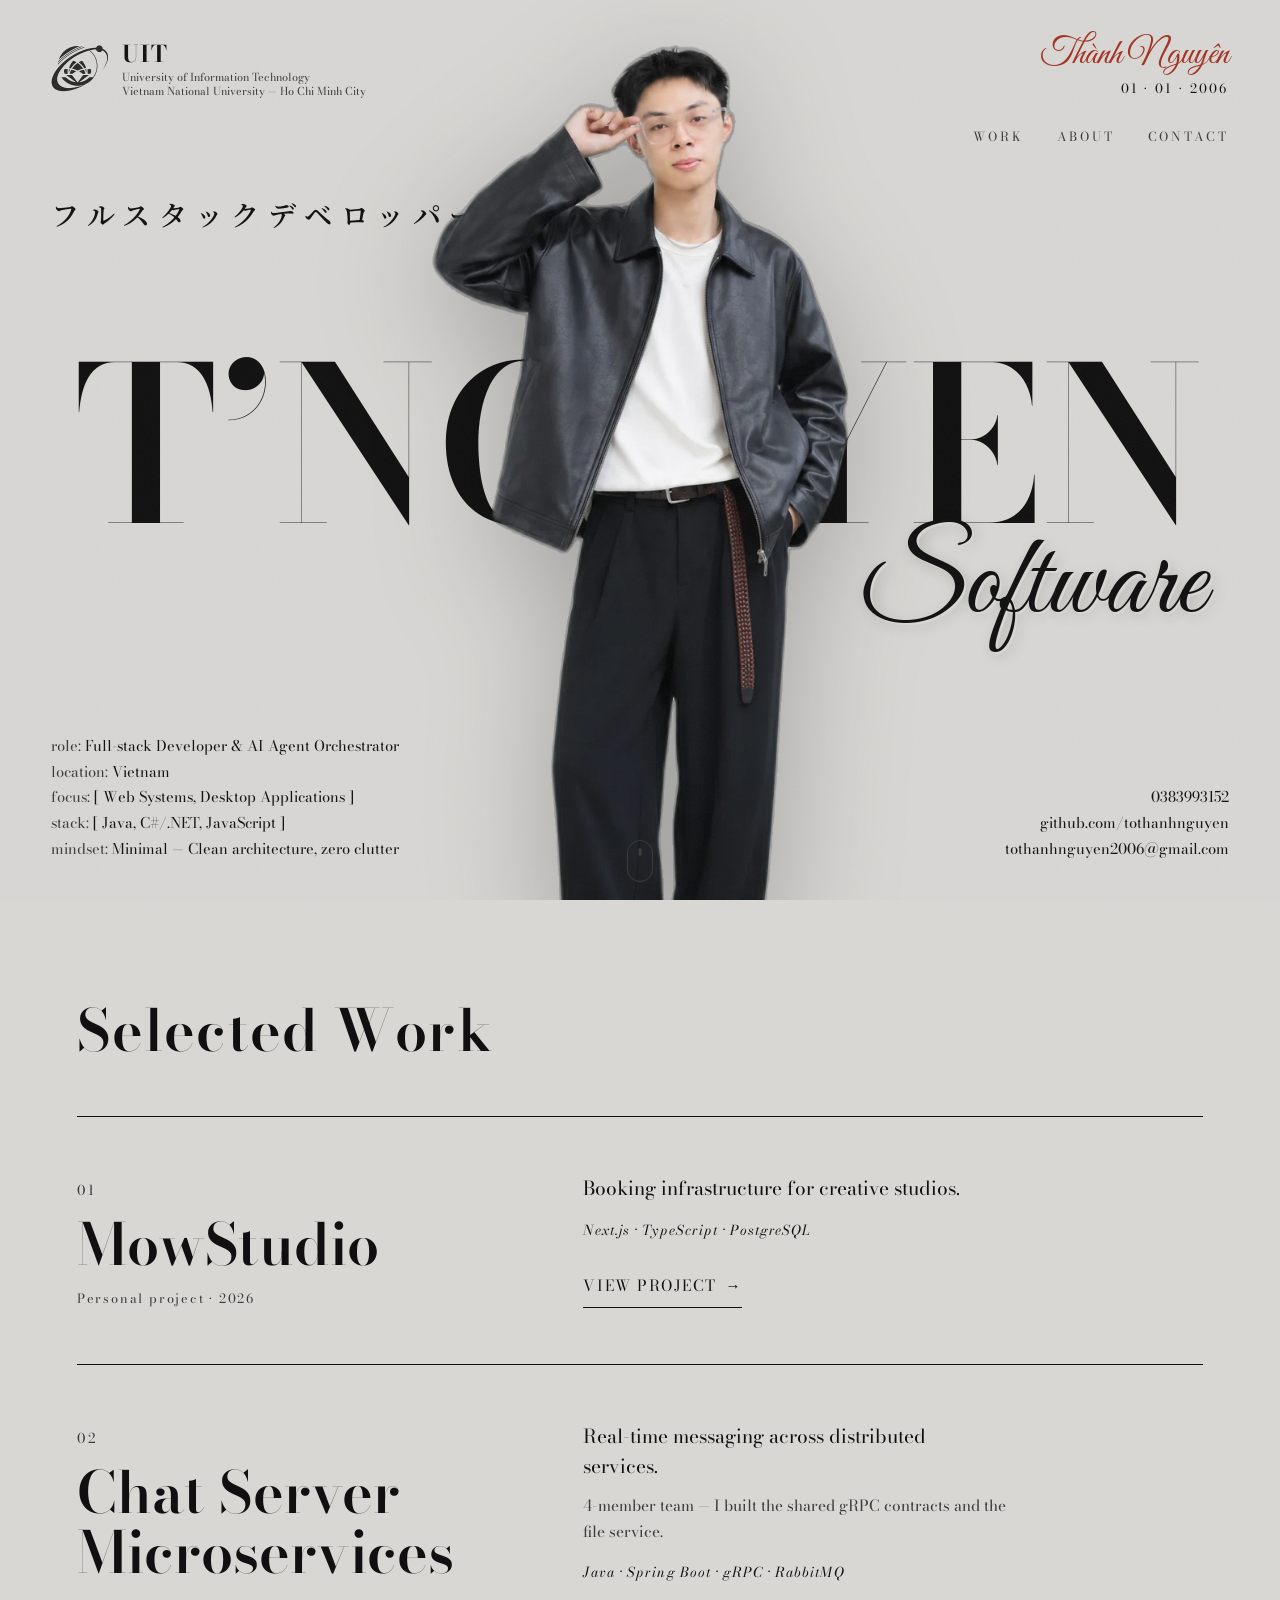
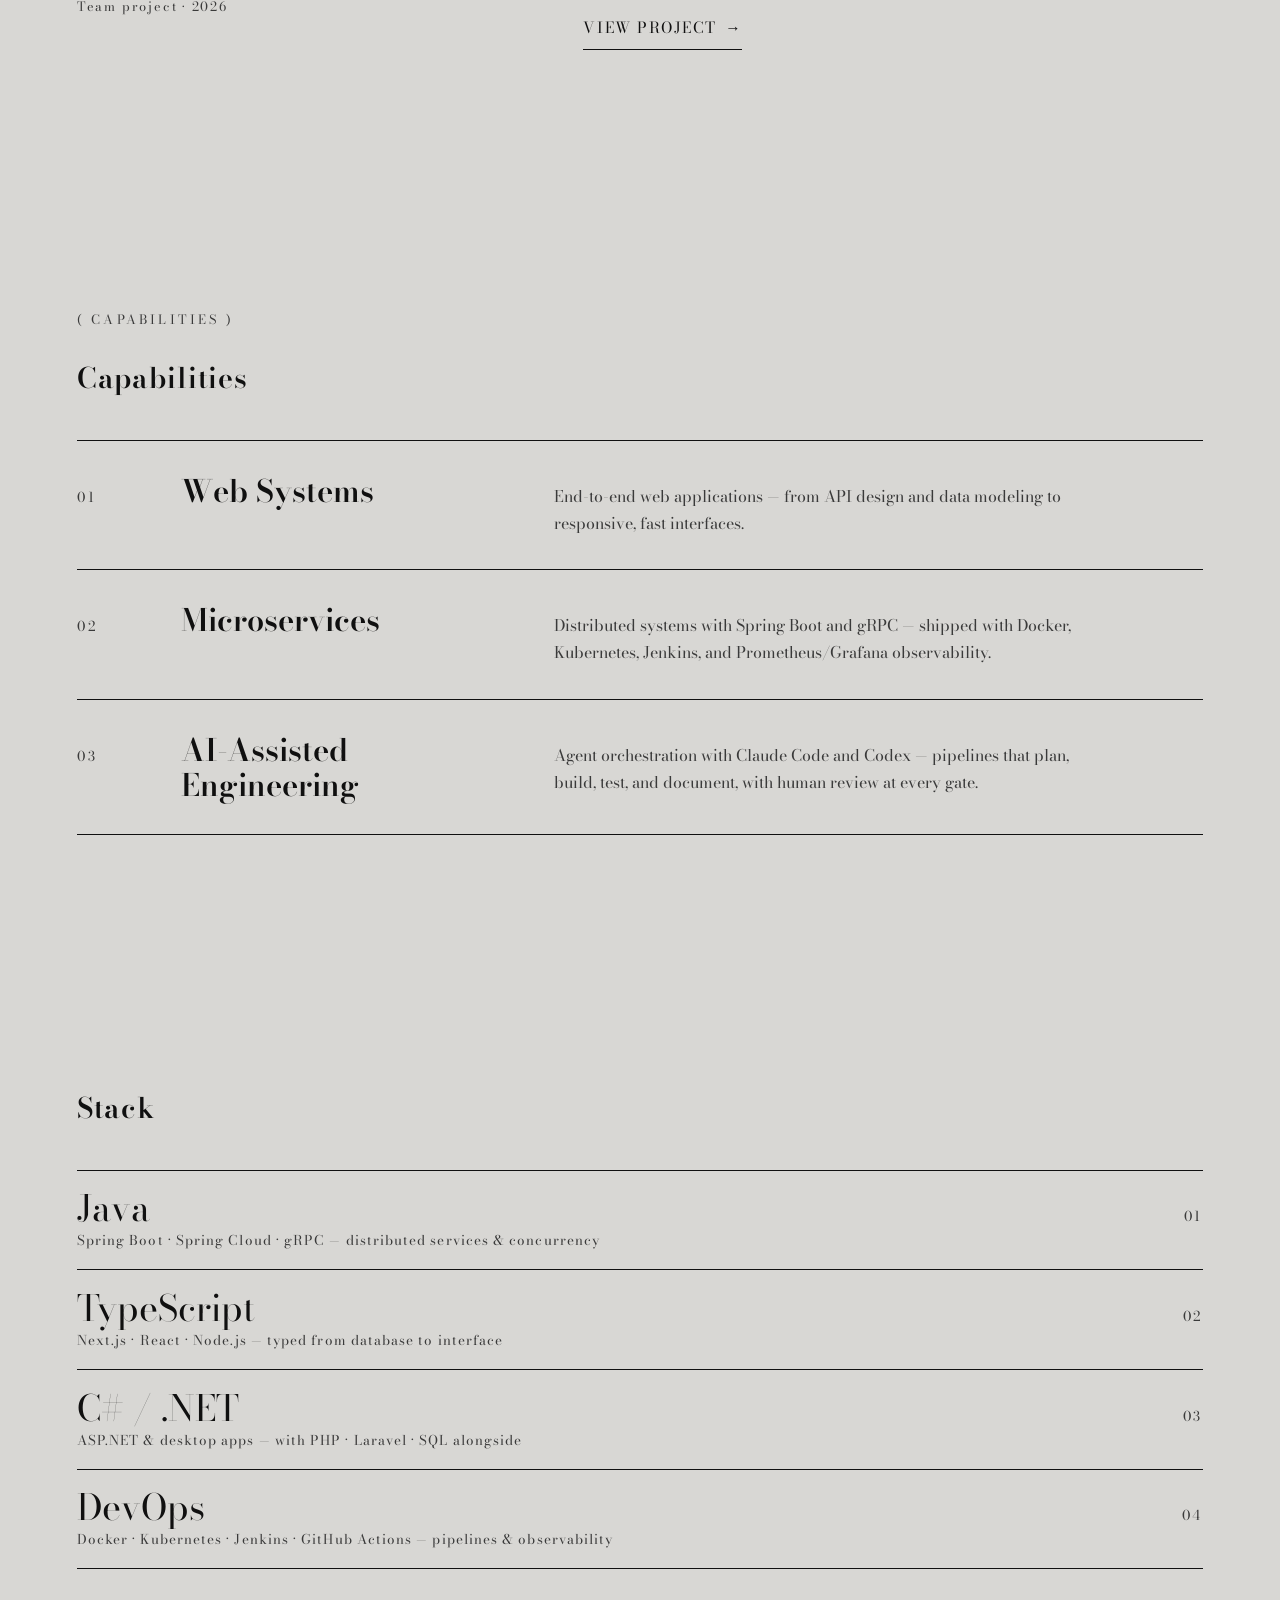
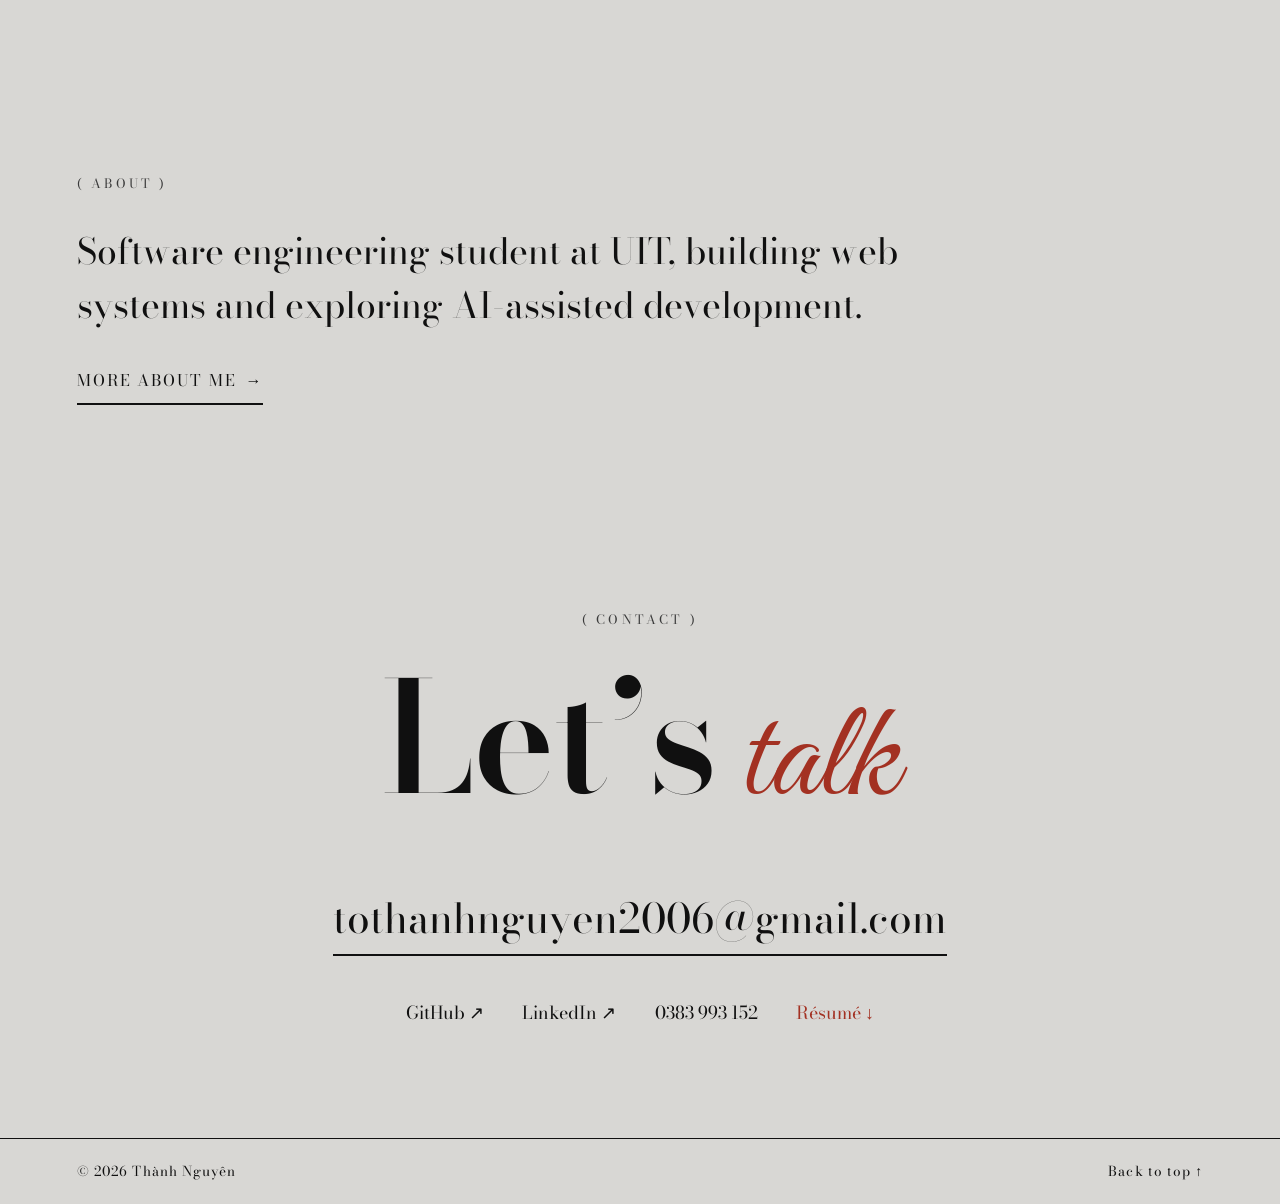
==== commit edf06a7f: "refactor: simple home, static about (visual-revision-plan) - P1 About: remove SELF/FRAGMENT scene en" ====
--- a/index.html
+++ b/index.html
@@ -37,15 +37,16 @@
         </div>
       </div>
 
-      <nav class="site-nav hero-nav" aria-label="Primary">
-        <a href="#projects">Work</a>
-        <a href="/about/">About</a>
-        <a href="#contact">Contact</a>
-      </nav>
-
-      <div class="sig-block" data-depth="0.4" data-scroll="0.2">
-        <span class="sig">Thành Nguyên</span>
-        <span class="dob">01 · 01 · 2006</span>
+      <div class="hero-aside">
+        <div class="sig-block" data-depth="0.4" data-scroll="0.2">
+          <span class="sig">Thành Nguyên</span>
+          <span class="dob">01 · 01 · 2006</span>
+        </div>
+        <nav class="site-nav hero-nav" aria-label="Primary">
+          <a href="#projects">Work</a>
+          <a href="/about/">About</a>
+          <a href="#contact">Contact</a>
+        </nav>
       </div>
     </div>
 
@@ -88,56 +89,44 @@
 
   <main id="main">
 
-    <!-- ============ SELECTED WORK — editorial chapters ============ -->
+    <!-- ============ SELECTED WORK ============ -->
     <section class="work section" id="projects">
-      <p class="kicker" data-reveal>( selected work )</p>
-      <h2 class="section-title" data-reveal>Selected Work <span class="sec-num">/ two builds</span></h2>
-
-      <div class="chapters">
-        <!-- chapter 01: text left, visual right -->
-        <article class="chapter">
-          <div class="chapter-text" data-reveal>
-            <p class="chapter-num">01 / 2026</p>
-            <h3 class="chapter-title"><a href="/projects/mowstudio/">MowStudio</a></h3>
-            <p class="chapter-premise">Booking infrastructure for creative studios.</p>
-            <p class="chapter-stack">Next.js · TypeScript · PostgreSQL</p>
-            <a class="chapter-cta" href="/projects/mowstudio/">View project <span aria-hidden="true">→</span></a>
-          </div>
-          <figure class="chapter-visual" data-reveal>
-            <a href="/projects/mowstudio/" aria-label="View the MowStudio case study">
-              <img src="/assets/projects/mowstudio-architecture.svg" width="1600" height="1080" loading="lazy"
-                   alt="MowStudio architecture overview: browser through Vercel into a Next.js modular monolith, backed by PostgreSQL, Supabase Auth, SePay, Resend and Sentry">
-            </a>
-            <figcaption>Architecture overview — modular monolith on Vercel. Source: project docs.</figcaption>
-          </figure>
+      <h2 class="section-title" data-reveal>Selected Work</h2>
+
+      <div class="work-list">
+        <article class="project-row" data-reveal>
+          <div class="project-id">
+            <span class="project-num">01</span>
+            <h3 class="project-name"><a href="/projects/mowstudio/">MowStudio</a></h3>
+            <p class="project-meta">Personal project · 2026</p>
+          </div>
+          <div class="project-info">
+            <p class="project-premise">Booking infrastructure for creative studios.</p>
+            <p class="project-stack">Next.js · TypeScript · PostgreSQL</p>
+            <a class="project-cta" href="/projects/mowstudio/">View project <span aria-hidden="true">→</span></a>
+          </div>
         </article>
 
-        <!-- chapter 02: visual left, text right (desktop grid swap, DOM order kept) -->
-        <article class="chapter chapter--flip">
-          <div class="chapter-text" data-reveal>
-            <p class="chapter-num">02 / 2026</p>
-            <h3 class="chapter-title"><a href="/projects/chat-server/">Chat Server Microservices</a></h3>
-            <p class="chapter-premise">Real-time messaging as a distributed system — twelve services, one shared contract layer.</p>
-            <p class="chapter-team">4-member academic team. My part: the shared gRPC contracts
-              and the file service with MinIO storage.</p>
-            <p class="chapter-stack">Java · Spring Boot · gRPC · RabbitMQ</p>
-            <a class="chapter-cta" href="/projects/chat-server/">View project <span aria-hidden="true">→</span></a>
-          </div>
-          <figure class="chapter-visual" data-reveal>
-            <a href="/projects/chat-server/" aria-label="View the Chat Server case study">
-              <img src="/assets/projects/chat-architecture.svg" width="1600" height="1000" loading="lazy"
-                   alt="Chat Server architecture overview: desktop client through a dual-mode JWT gateway, twelve microservices over gRPC, RabbitMQ events, MySQL per service, MinIO and Keycloak">
-            </a>
-            <figcaption>Architecture overview — edited from the project README.</figcaption>
-          </figure>
+        <article class="project-row" data-reveal>
+          <div class="project-id">
+            <span class="project-num">02</span>
+            <h3 class="project-name"><a href="/projects/chat-server/">Chat Server Microservices</a></h3>
+            <p class="project-meta">Team project · 2026</p>
+          </div>
+          <div class="project-info">
+            <p class="project-premise">Real-time messaging across distributed services.</p>
+            <p class="project-team">4-member team — I built the shared gRPC contracts and the file service.</p>
+            <p class="project-stack">Java · Spring Boot · gRPC · RabbitMQ</p>
+            <a class="project-cta" href="/projects/chat-server/">View project <span aria-hidden="true">→</span></a>
+          </div>
         </article>
       </div>
     </section>
 
-    <!-- ============ CAPABILITIES / 03 ============ -->
+    <!-- ============ CAPABILITIES ============ -->
     <section class="capabilities section" id="focus">
       <p class="kicker" data-reveal>( capabilities )</p>
-      <h2 class="section-title" data-reveal>Capabilities <span class="sec-num">/ 03</span></h2>
+      <h2 class="section-sub" data-reveal>Capabilities</h2>
       <ol class="cap-list">
         <li class="cap-row" data-reveal>
           <span class="cap-num">01</span>
@@ -152,15 +141,15 @@
         <li class="cap-row" data-reveal>
           <span class="cap-num">03</span>
           <h3 class="cap-name"><a href="/about/">AI-Assisted Engineering</a></h3>
-          <p class="cap-desc">Agent orchestration with Claude Code and Codex — multi-agent pipelines that plan, build, test, and document, with human review at every gate.</p>
+          <p class="cap-desc">Agent orchestration with Claude Code and Codex — pipelines that plan, build, test, and document, with human review at every gate.</p>
         </li>
       </ol>
     </section>
 
-    <!-- ============ STACK / 04 ============ -->
+    <!-- ============ STACK ============ -->
     <section class="stack-section section" id="stack">
       <p class="kicker" data-reveal>( stack )</p>
-      <h2 class="section-title" data-reveal>Stack <span class="sec-num">/ 04</span></h2>
+      <h2 class="section-sub" data-reveal>Stack</h2>
       <ul class="stack-list">
         <li data-reveal>
           <span class="stack-name">Java</span>
@@ -185,25 +174,12 @@
       </ul>
     </section>
 
-    <!-- ============ ABOUT TEASER — full-width editorial break ============ -->
-    <section class="teaser" id="about">
-      <div class="teaser-grid">
-        <div class="teaser-text" data-reveal>
-          <p class="kicker">( profile )</p>
-          <h2 class="teaser-line">
-            Software Engineer<br>
-            <span class="teaser-sub">exploring systems that</span><br>
-            Think <span class="teaser-slash">/</span> See <span class="teaser-slash">/</span> Act
-          </h2>
-          <a class="teaser-cta" href="/about/">Enter profile <span aria-hidden="true">→</span></a>
-        </div>
-        <figure class="teaser-fig" aria-hidden="true">
-          <picture>
-            <source srcset="/assets/pose-cutout.webp" type="image/webp">
-            <img src="/assets/pose-cutout.png" alt="" loading="lazy">
-          </picture>
-        </figure>
-      </div>
+    <!-- ============ ABOUT TEASER — short intro ============ -->
+    <section class="teaser section" id="about">
+      <p class="kicker" data-reveal>( about )</p>
+      <h2 class="teaser-intro" data-reveal>Software engineering student at UIT,
+        building web systems and exploring AI-assisted development.</h2>
+      <a class="teaser-cta" data-reveal href="/about/">More about me <span aria-hidden="true">→</span></a>
     </section>
 
     <!-- ============ CONTACT ============ -->
--- a/css/base.css
+++ b/css/base.css
@@ -137,7 +137,7 @@
 
 /* ============ shared type ============ */
 .section {
-  padding: clamp(4.5rem, 11vw, 9rem) var(--gutter);
+  padding: clamp(3.5rem, 8vw, 6.5rem) var(--gutter);
   max-width: 1300px;
   margin: 0 auto;
 }
@@ -154,19 +154,17 @@
   line-height: 1.08;
 }
 .section-title {
-  font-size: clamp(2.4rem, 6vw, 5.2rem);
+  font-size: clamp(2rem, 4.5vw, 3.6rem);
   font-weight: 600;
   letter-spacing: .02em;
   line-height: 1;
-  display: flex;
-  align-items: baseline;
-  gap: 1.2rem;
-}
-.section-title .sec-num {
-  font-size: clamp(.85rem, 1.1vw, 1rem);
-  letter-spacing: .25em;
-  color: var(--ink-soft);
-  font-weight: 400;
+}
+/* smaller, quieter heading for adjacent sections (Capabilities / Stack) */
+.section-sub {
+  font-size: clamp(1.3rem, 2.2vw, 1.8rem);
+  font-weight: 600;
+  letter-spacing: .03em;
+  line-height: 1.2;
 }
 .lede {
   max-width: var(--measure);
--- a/css/hero.css
+++ b/css/hero.css
@@ -19,13 +19,16 @@
   z-index: 6;
 }
 
-.hero-nav { animation: fade-down 1s .5s both; }
-/* the portrait rises behind the top bar: halo the links like the jp line,
-   so they read over the dark hair/jacket without a background box */
-.hero-nav a {
-  text-shadow: 1px 1px 0 var(--bg), -1px -1px 0 var(--bg),
-               1px -1px 0 var(--bg), -1px 1px 0 var(--bg), 0 0 6px var(--bg);
-}
+/* right column: signature on top, nav below it — clear of the portrait */
+.hero-aside {
+  display: flex;
+  flex-direction: column;
+  align-items: flex-end;
+  gap: .7rem;
+}
+.hero-aside .hero-nav { margin-top: .3rem; }
+/* nav lives under the signature in the free right area, away from the
+   portrait's head — no halos or shadows to fix misplacement */
 
 .uit-block { display: flex; gap: .8rem; align-items: center; animation: fade-down 1s .2s both; }
 .uit-orbit { width: clamp(44px, 4.5vw, 62px); height: auto; transition: transform .35s cubic-bezier(.22,1,.36,1); }
--- a/css/sections.css
+++ b/css/sections.css
@@ -1,52 +1,60 @@
-/* ============ home — selected work chapters ============ */
-.chapters {
-  margin-top: clamp(2.5rem, 6vw, 4.5rem);
+/* ============ home — selected work ============ */
+.work-list {
+  margin-top: clamp(2rem, 5vw, 3.5rem);
   border-top: 1px solid var(--ink);
 }
-.chapter {
+.project-row {
   display: grid;
   grid-template-columns: minmax(0, 5fr) minmax(0, 7fr);
-  gap: clamp(2rem, 6vw, 6rem);
-  align-items: end;
-  padding: clamp(2.5rem, 6vw, 4.5rem) 0;
+  gap: 1rem 4rem;
+  align-items: baseline;
+  padding: clamp(2rem, 4.5vw, 3.5rem) 0;
 }
-.chapter + .chapter { border-top: 1px solid var(--ink); }
+.project-row + .project-row { border-top: 1px solid var(--ink); }
 
-/* desktop flips placement only; DOM (and tab order) stays text-first */
-.chapter--flip { grid-template-columns: minmax(0, 7fr) minmax(0, 5fr); }
-.chapter--flip .chapter-text { grid-column: 2; grid-row: 1; }
-.chapter--flip .chapter-visual { grid-column: 1; grid-row: 1; }
+.project-num {
+  font-size: .85rem;
+  letter-spacing: .2em;
+  color: var(--ink-soft);
+}
+.project-name {
+  margin-top: .8rem;
+  font-size: clamp(1.9rem, 4.5vw, 4rem); /* ≈30–64px */
+  font-weight: 600;
+  line-height: 1.05;
+}
+.project-name a {
+  text-decoration: none;
+  transition: color .3s;
+}
+.project-name a:hover { color: var(--red); }
+.project-meta {
+  margin-top: .9rem;
+  font-size: clamp(.8rem, 1vw, .95rem);
+  letter-spacing: .14em;
+  color: var(--ink-soft);
+}
 
-.chapter-num { font-size: .85rem; letter-spacing: .22em; color: var(--ink-soft); }
-.chapter-title {
-  margin-top: .9rem;
-  font-size: clamp(2.2rem, 5.2vw, 4.6rem);
-  font-weight: 600;
-  line-height: 1.02;
-}
-.chapter-title a { text-decoration: none; transition: color .3s; }
-.chapter-title a:hover { color: var(--red); }
-.chapter-premise {
-  margin-top: 1.1rem;
+.project-premise {
   font-size: clamp(1.05rem, 1.5vw, 1.35rem);
   line-height: 1.6;
-  max-width: 30ch;
+  max-width: 34ch;
 }
-.chapter-team {
-  margin-top: .9rem;
+.project-team {
+  margin-top: .7rem;
   font-size: clamp(.9rem, 1.2vw, 1.05rem);
   line-height: 1.7;
   color: var(--ink-soft);
-  max-width: 40ch;
+  max-width: 44ch;
 }
-.chapter-stack {
+.project-stack {
   margin-top: 1rem;
   font-style: italic;
   letter-spacing: .08em;
   font-size: clamp(.85rem, 1vw, 1rem);
 }
-.chapter-cta {
-  margin-top: 1.8rem;
+.project-cta {
+  margin-top: 1.5rem;
   display: inline-flex;
   align-items: center;
   min-height: 44px;
@@ -58,67 +66,55 @@
   border-bottom: 1px solid var(--ink);
   transition: color .3s, border-color .3s;
 }
-.chapter-cta:hover { color: var(--red); border-color: var(--red); }
+.project-cta:hover { color: var(--red); border-color: var(--red); }
 
-.chapter-visual { margin: 0; align-self: center; }
-.chapter-visual img { width: 100%; height: auto; }
-.chapter-visual figcaption {
-  margin-top: .8rem;
-  font-size: .82rem;
-  font-style: italic;
-  letter-spacing: .05em;
-  color: var(--ink-soft);
-}
-
-/* ============ capabilities — editorial index rows ============ */
+/* ============ capabilities — quiet index rows ============ */
 .cap-list {
-  margin-top: clamp(2.5rem, 6vw, 4.5rem);
+  margin-top: clamp(1.8rem, 4vw, 2.8rem);
   border-top: 1px solid var(--ink);
 }
 .cap-row {
   display: grid;
-  grid-template-columns: 4rem minmax(0, 5fr) minmax(0, 7fr);
-  gap: 1.2rem 3rem;
+  grid-template-columns: 3.5rem minmax(0, 4fr) minmax(0, 8fr);
+  gap: 1rem 3rem;
   align-items: baseline;
-  padding: clamp(1.8rem, 3.5vw, 3rem) 0;
+  padding: clamp(1.3rem, 2.5vw, 2rem) 0;
   border-bottom: 1px solid var(--ink);
 }
 .cap-num { font-size: .85rem; letter-spacing: .2em; color: var(--ink-soft); }
 .cap-name {
-  font-size: clamp(1.8rem, 3.8vw, 3.4rem);
+  font-size: clamp(1.3rem, 2.4vw, 2rem);
   font-weight: 600;
-  line-height: 1.05;
-  transition: translate .45s var(--ease), color .3s;
+  line-height: 1.15;
 }
-.cap-name a { text-decoration: none; }
-/* accent + a few px of movement; no layout shift, no hidden info */
+.cap-name a { text-decoration: none; transition: color .3s; }
 .cap-row:hover .cap-name,
-.cap-row:focus-within .cap-name { translate: 8px 0; color: var(--red); }
+.cap-row:focus-within .cap-name { color: var(--red); }
 .cap-desc {
-  font-size: clamp(.95rem, 1.3vw, 1.15rem);
+  font-size: clamp(.95rem, 1.25vw, 1.1rem);
   line-height: 1.7;
   color: var(--ink-soft);
-  max-width: 52ch;
+  max-width: 56ch;
 }
 
-/* ============ stack — big index list ============ */
+/* ============ stack — compact rows ============ */
 .stack-list {
-  margin-top: clamp(2.5rem, 6vw, 4.5rem);
+  margin-top: clamp(1.8rem, 4vw, 2.8rem);
   border-top: 1px solid var(--ink);
 }
 .stack-list li {
   display: grid;
   grid-template-columns: minmax(0, 1fr) auto;
-  gap: .2rem 2rem;
+  gap: .15rem 2rem;
   align-items: baseline;
-  padding: clamp(1.3rem, 2.8vw, 2rem) 0;
+  padding: 1.1rem 0;
   border-bottom: 1px solid var(--ink);
 }
 .stack-name {
-  font-size: clamp(2rem, 5vw, 4rem);
+  font-size: clamp(1.5rem, 3vw, 2.25rem); /* ≈24–36px */
   font-weight: 400;
-  line-height: 1.05;
-  transition: color .35s, translate .45s var(--ease);
+  line-height: 1.1;
+  transition: color .35s;
 }
 .stack-index { font-size: .85rem; letter-spacing: .2em; color: var(--ink-soft); }
 .stack-list small {
@@ -128,30 +124,17 @@
   letter-spacing: .08em;
   line-height: 1.6;
 }
-/* transform on the content, not padding on the layout */
-.stack-list li:hover .stack-name { color: var(--red); translate: 12px 0; }
+.stack-list li:hover .stack-name { color: var(--red); }
 
-/* ============ about teaser — full-width editorial break ============ */
-.teaser { padding: clamp(5rem, 13vw, 11rem) var(--gutter); }
-.teaser-grid {
-  display: grid;
-  grid-template-columns: minmax(0, 7fr) minmax(0, 4fr);
-  gap: clamp(2rem, 5vw, 5rem);
-  align-items: center;
-  max-width: 1300px;
-  margin: 0 auto;
+/* ============ about teaser — short intro block ============ */
+.teaser-intro {
+  font-size: clamp(1.5rem, 2.8vw, 2.4rem);
+  font-weight: 400;
+  line-height: 1.5;
+  max-width: 38ch;
 }
-.teaser-line {
-  font-size: clamp(2.1rem, 5.8vw, 5.2rem);
-  font-weight: 600;
-  text-transform: uppercase;
-  line-height: 1.06;
-  letter-spacing: .015em;
-}
-.teaser-sub { font-weight: 400; font-style: italic; color: var(--ink-soft); }
-.teaser-slash { color: var(--red); font-weight: 400; margin: 0 .12em; }
 .teaser-cta {
-  margin-top: 2.6rem;
+  margin-top: 1.8rem;
   display: inline-flex;
   align-items: center;
   min-height: 44px;
@@ -165,21 +148,6 @@
   transition: color .3s, border-color .3s;
 }
 .teaser-cta:hover { color: var(--red); border-color: var(--red); }
-.teaser-fig {
-  margin: 0;
-  height: min(62vh, 580px);
-  height: min(62svh, 580px);
-  aspect-ratio: 515 / 1115;
-  overflow: hidden;
-  justify-self: end;
-}
-.teaser-fig img {
-  width: 100%;
-  height: 100%;
-  object-fit: cover;
-  object-position: top;
-  filter: drop-shadow(0 20px 34px rgba(0,0,0,.16));
-}
 
 /* ============ contact ============ */
 .contact-section { text-align: center; }
@@ -188,14 +156,8 @@
 
 /* ============ responsive ============ */
 @media (max-width: 860px) {
-  .chapter,
-  .chapter--flip { grid-template-columns: 1fr; gap: 1.8rem; }
-  .chapter--flip .chapter-text,
-  .chapter--flip .chapter-visual { grid-column: 1; grid-row: auto; }
-  .chapter-premise { max-width: none; }
-  .cap-row { grid-template-columns: 1fr; gap: .8rem; }
+  .project-row { grid-template-columns: 1fr; gap: 1.1rem; }
+  .project-premise { max-width: none; }
+  .cap-row { grid-template-columns: 1fr; gap: .7rem; }
   .cap-desc { max-width: none; }
-  .teaser-grid { grid-template-columns: 1fr; }
-  .teaser-fig { justify-self: center; height: min(52vh, 460px); }
-  .teaser-fig { justify-self: center; height: min(52svh, 460px); }
 }
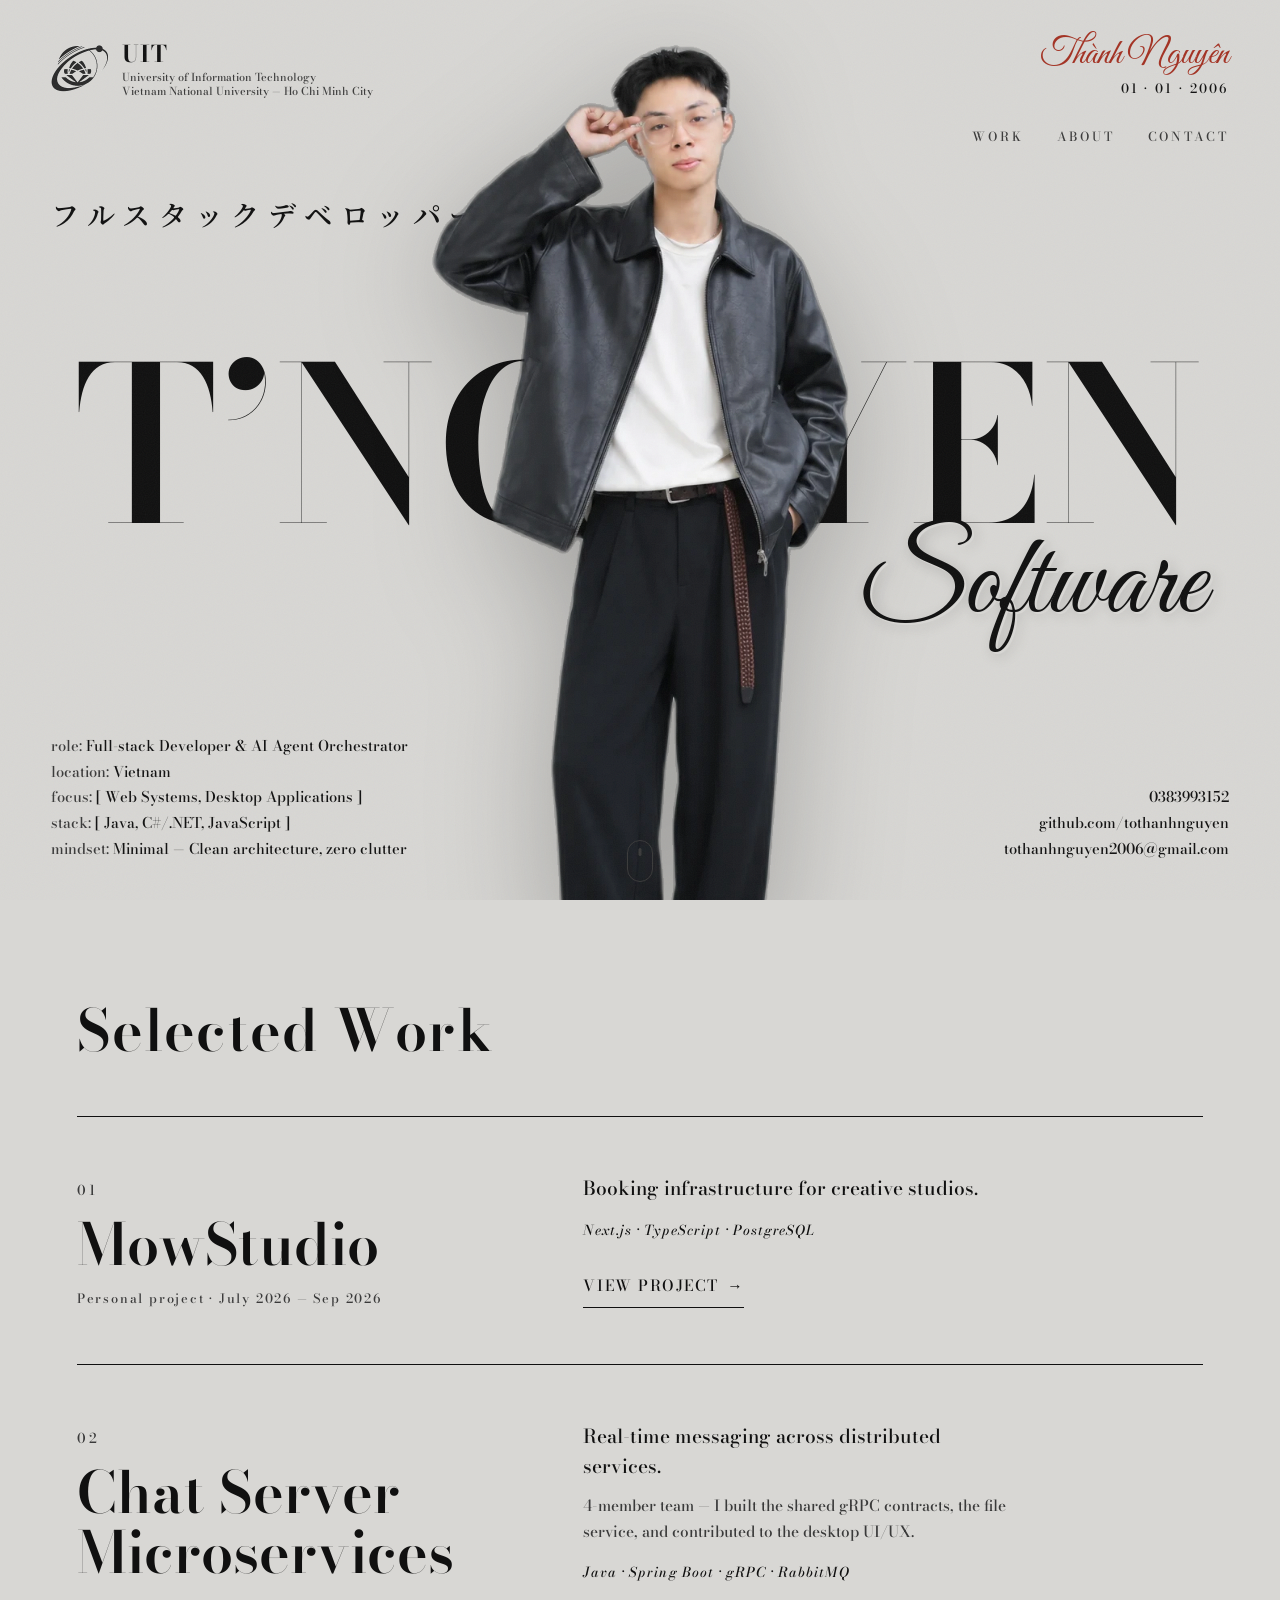
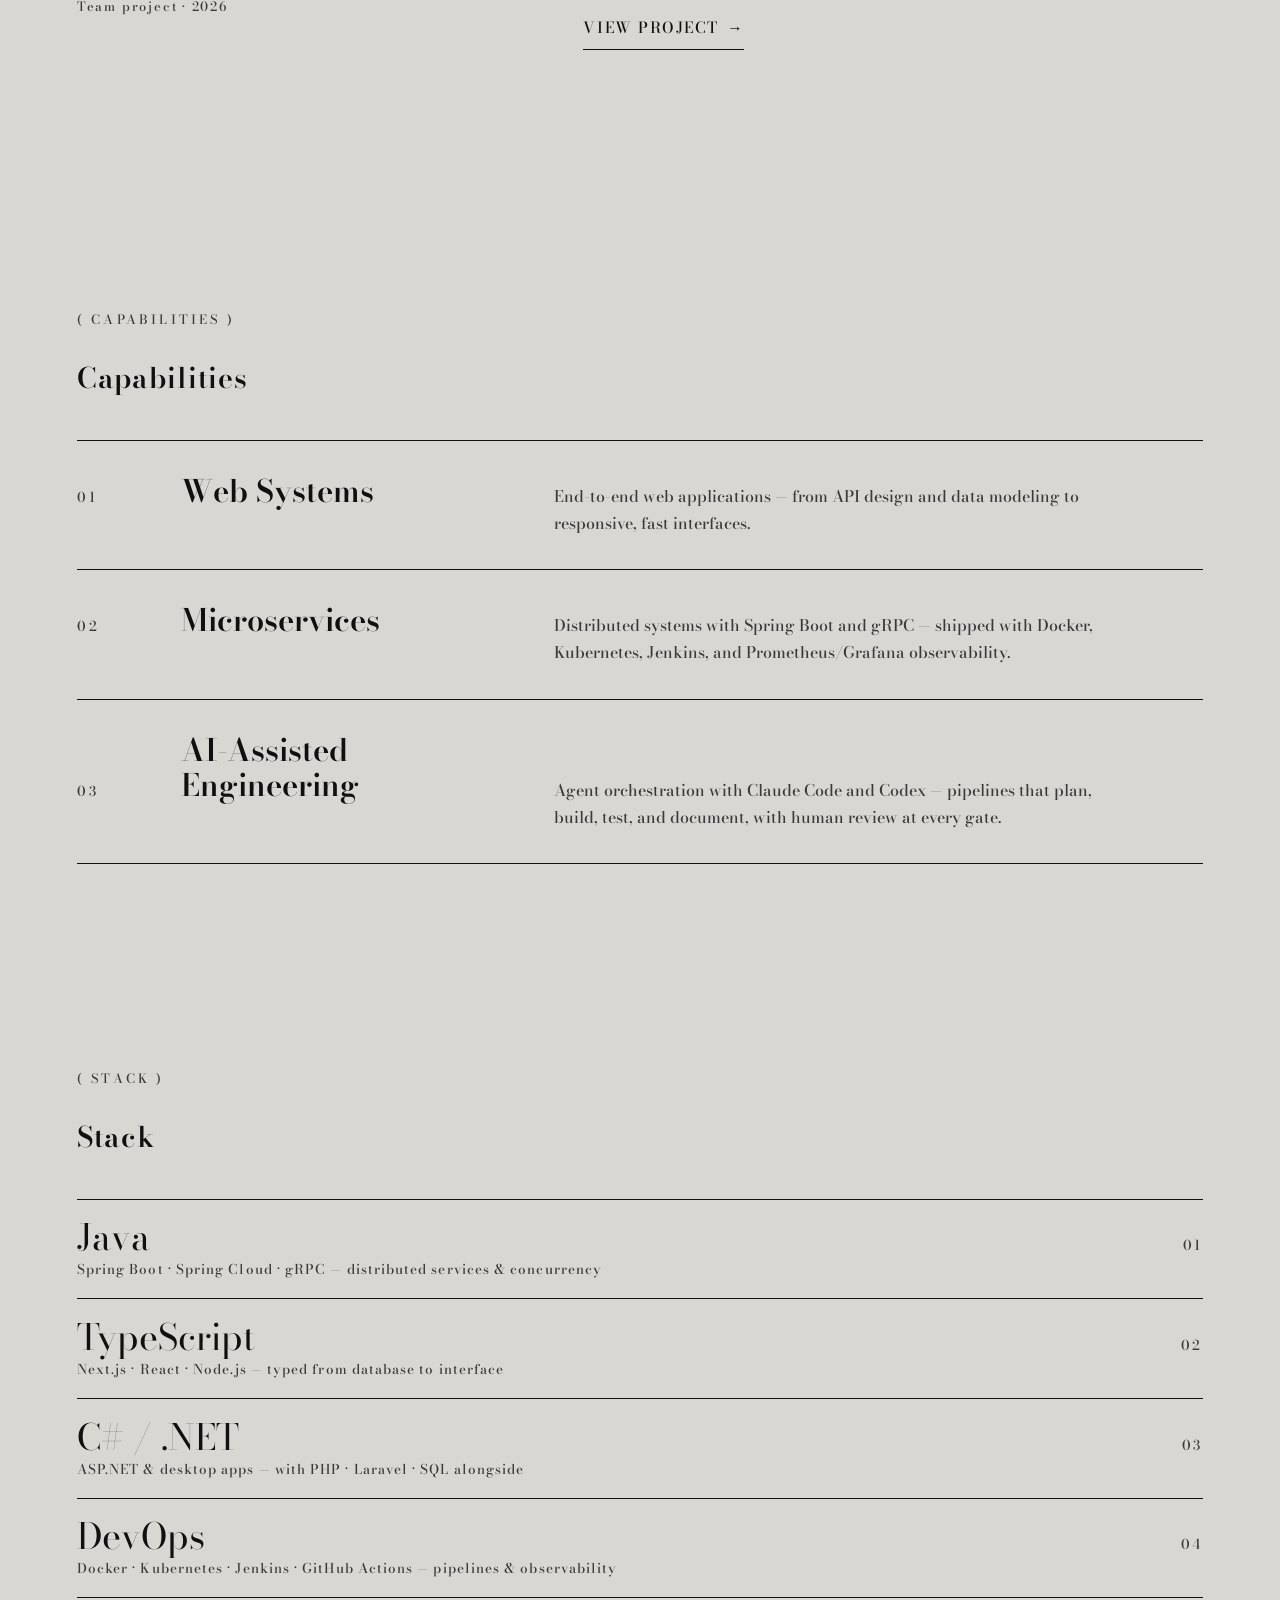
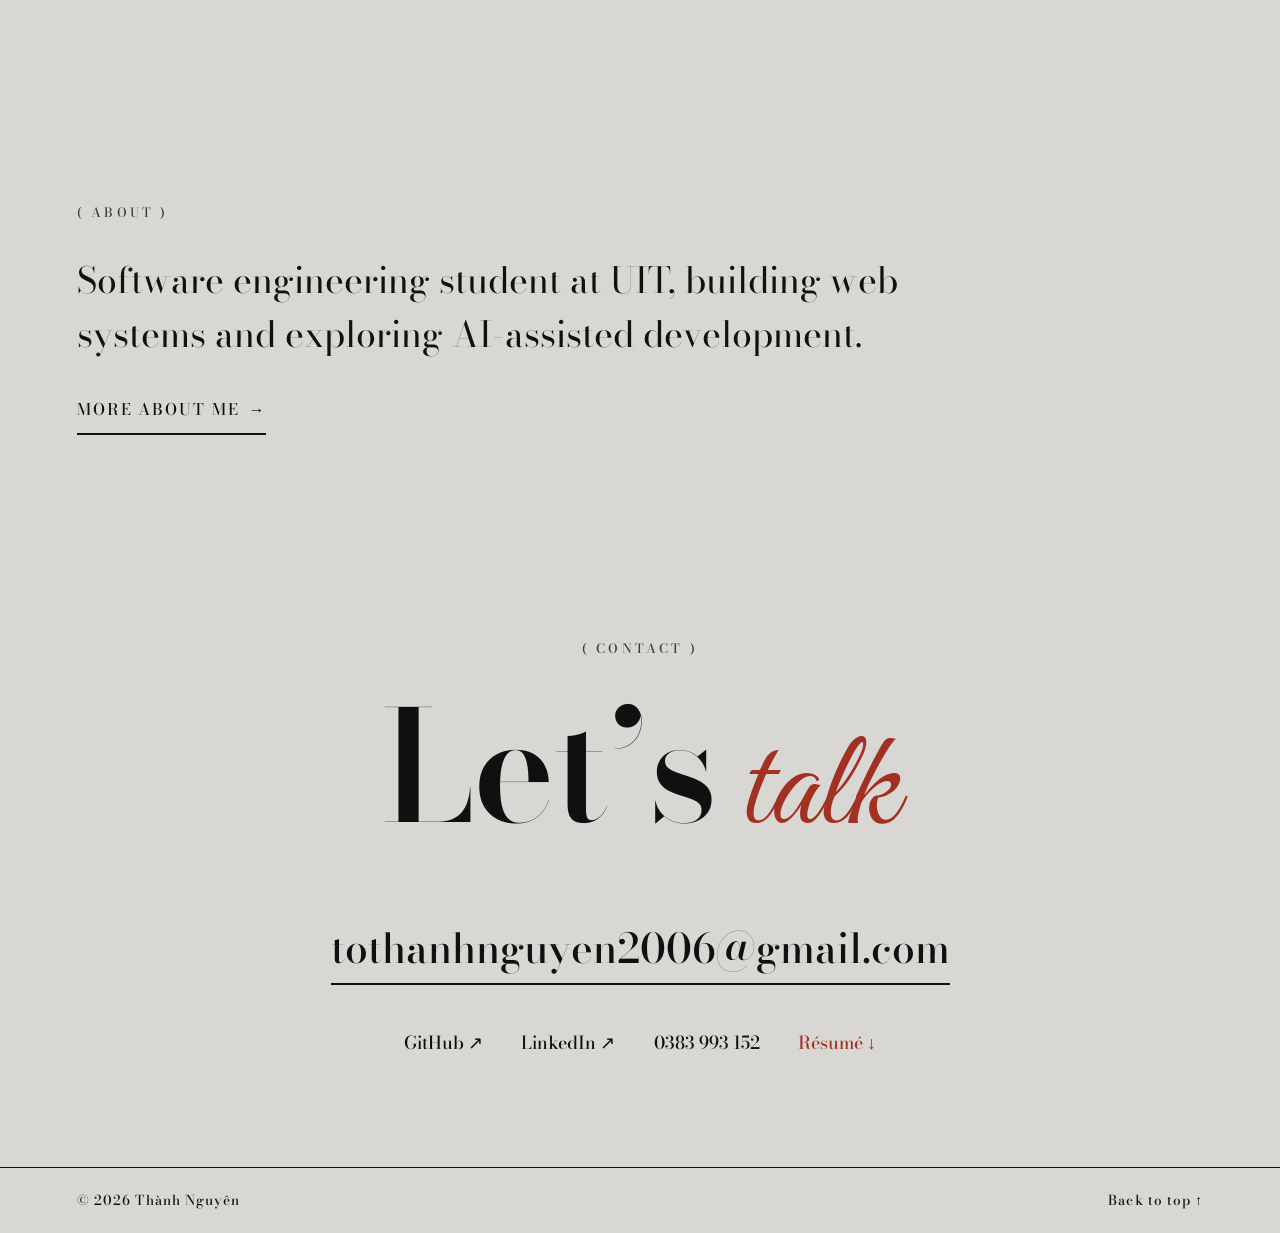
==== commit 1f2865dc: "update UI" ====
--- a/index.html
+++ b/index.html
@@ -13,15 +13,39 @@
   <link rel="icon" href="/assets/favicon.svg" type="image/svg+xml">
   <link rel="preconnect" href="https://fonts.googleapis.com">
   <link rel="preconnect" href="https://fonts.gstatic.com" crossorigin>
-  <link href="https://fonts.googleapis.com/css2?family=Bodoni+Moda:opsz,wght@6..96,400;6..96,600;6..96,700&family=Great+Vibes&family=Noto+Serif+JP:wght@600&display=swap" rel="stylesheet">
+  <link href="https://fonts.googleapis.com/css2?family=Bodoni+Moda:opsz,wght@6..96,400;6..96,500;6..96,600;6..96,700&family=Great+Vibes&family=Noto+Serif+JP:wght@600&display=swap" rel="stylesheet">
   <script>document.documentElement.classList.add("js")</script>
-  <link rel="stylesheet" href="/css/base.css">
-  <link rel="stylesheet" href="/css/hero.css">
-  <link rel="stylesheet" href="/css/sections.css">
+  <link rel="stylesheet" href="/css/base.css?v=260921-motion-font500">
+  <link rel="stylesheet" href="/css/hero.css?v=260921-motion">
+  <link rel="stylesheet" href="/css/sections.css?v=260921-motion">
 </head>
 <body>
 
   <a class="skip-link" href="#main">Skip to content</a>
+  <!-- Opening curtain: injected here (never in static CSS/HTML) so no-JS,
+       reduced motion and repeat visits never see it. effects.js lifts it
+       and the hero entrance plays through; a 2.6s safety timeout clears
+       everything if effects.js fails to load. -->
+  <script>
+  (function () {
+    try {
+      if (sessionStorage.getItem("tnIntroSeen")) return;
+      if (matchMedia("(prefers-reduced-motion: reduce)").matches) return;
+      var root = document.documentElement;
+      root.classList.add("curtain-active");
+      var panel = document.createElement("div");
+      panel.className = "curtain";
+      panel.setAttribute("aria-hidden", "true");
+      panel.innerHTML = '<span class="curtain-mark">T’NGUYEN</span><span class="curtain-sig" lang="vi">Thành Nguyên</span>';
+      document.body.appendChild(panel);
+      sessionStorage.setItem("tnIntroSeen", "1");
+      setTimeout(function () {
+        root.classList.remove("curtain-active");
+        if (panel.parentNode) panel.parentNode.removeChild(panel);
+      }, 2600);
+    } catch (e) { /* private mode / ancient browser: no curtain */ }
+  })();
+  </script>
 
   <!-- ============ HERO (identity preserved) ============ -->
   <header class="hero" id="top">
@@ -91,14 +115,14 @@
 
     <!-- ============ SELECTED WORK ============ -->
     <section class="work section" id="projects">
-      <h2 class="section-title" data-reveal>Selected Work</h2>
-
-      <div class="work-list">
+      <h2 class="section-title" data-reveal><span>Selected Work</span></h2>
+
+      <div class="work-list" data-reveal-group>
         <article class="project-row" data-reveal>
           <div class="project-id">
             <span class="project-num">01</span>
             <h3 class="project-name"><a href="/projects/mowstudio/">MowStudio</a></h3>
-            <p class="project-meta">Personal project · 2026</p>
+            <p class="project-meta">Personal project · July 2026 — Sep 2026</p>
           </div>
           <div class="project-info">
             <p class="project-premise">Booking infrastructure for creative studios.</p>
@@ -115,7 +139,7 @@
           </div>
           <div class="project-info">
             <p class="project-premise">Real-time messaging across distributed services.</p>
-            <p class="project-team">4-member team — I built the shared gRPC contracts and the file service.</p>
+            <p class="project-team">4-member team — I built the shared gRPC contracts, the file service, and contributed to the desktop UI/UX.</p>
             <p class="project-stack">Java · Spring Boot · gRPC · RabbitMQ</p>
             <a class="project-cta" href="/projects/chat-server/">View project <span aria-hidden="true">→</span></a>
           </div>
@@ -127,7 +151,7 @@
     <section class="capabilities section" id="focus">
       <p class="kicker" data-reveal>( capabilities )</p>
       <h2 class="section-sub" data-reveal>Capabilities</h2>
-      <ol class="cap-list">
+      <ol class="cap-list" data-reveal-group>
         <li class="cap-row" data-reveal>
           <span class="cap-num">01</span>
           <h3 class="cap-name"><a href="/projects/mowstudio/">Web Systems</a></h3>
@@ -150,7 +174,7 @@
     <section class="stack-section section" id="stack">
       <p class="kicker" data-reveal>( stack )</p>
       <h2 class="section-sub" data-reveal>Stack</h2>
-      <ul class="stack-list">
+      <ul class="stack-list" data-reveal-group>
         <li data-reveal>
           <span class="stack-name">Java</span>
           <span class="stack-index">01</span>
@@ -177,16 +201,16 @@
     <!-- ============ ABOUT TEASER — short intro ============ -->
     <section class="teaser section" id="about">
       <p class="kicker" data-reveal>( about )</p>
-      <h2 class="teaser-intro" data-reveal>Software engineering student at UIT,
-        building web systems and exploring AI-assisted development.</h2>
+      <h2 class="teaser-intro" data-reveal><span>Software engineering student at UIT,
+        building web systems and exploring AI-assisted development.</span></h2>
       <a class="teaser-cta" data-reveal href="/about/">More about me <span aria-hidden="true">→</span></a>
     </section>
 
     <!-- ============ CONTACT ============ -->
     <section class="contact-section section" id="contact">
       <p class="kicker" data-reveal>( contact )</p>
-      <h2 class="talk" data-reveal>Let’s<span class="script-inline">talk</span></h2>
-      <div class="contact-wrap">
+      <h2 class="talk" data-reveal><span>Let’s<span class="script-inline">talk</span></span></h2>
+      <div class="contact-wrap" data-reveal-group>
         <a class="contact-primary" data-reveal href="mailto:tothanhnguyen2006@gmail.com">tothanhnguyen2006@gmail.com</a>
         <div class="contact-secondary" data-reveal>
           <a href="https://github.com/tothanhnguyen" target="_blank" rel="noopener">GitHub ↗</a>
--- a/css/base.css
+++ b/css/base.css
@@ -25,6 +25,7 @@
   background: var(--bg);
   color: var(--ink);
   font-family: var(--serif);
+  font-weight: 500;
   /* clip, not hidden: overflow-x:hidden forces overflow-y to `auto`, which
      turns body into a scroll container and breaks position:sticky inside */
   overflow-x: hidden;
@@ -182,7 +183,8 @@
 .js.reveal-ready [data-reveal] {
   opacity: 0;
   transform: translateY(34px);
-  transition: opacity var(--dur-slow) var(--ease), transform var(--dur-slow) var(--ease);
+  /* color/border kept so interactive reveals (CTA links) keep hover transitions */
+  transition: opacity var(--dur-slow) var(--ease), transform var(--dur-slow) var(--ease), color .3s, border-color .3s;
 }
 .js.reveal-ready [data-reveal].is-visible { opacity: 1; transform: none; }
 
@@ -253,3 +255,51 @@
     transition-duration: .01ms !important;
   }
 }
+
+/* ============ entrance stagger (groups) ============
+   Children of [data-reveal-group] reveal together when the group enters;
+   effects.js sets --i per child. Delay is capped so long lists don't lag. */
+.js.reveal-ready [data-reveal] {
+  transition-delay: min(calc(var(--i, 0) * 90ms), 380ms);
+}
+
+/* ============ opening curtain (home) ============
+   Injected by an inline script right after <body> — no-JS, reduced
+   motion and repeat visits in a session never see it. effects.js lifts
+   it; `html.curtain` pauses the hero entrance (see hero.css). */
+.curtain {
+  position: fixed;
+  inset: 0;
+  z-index: 300;
+  background: var(--ink);
+  display: flex;
+  flex-direction: column;
+  align-items: center;
+  justify-content: center;
+  gap: 1rem;
+  transition: transform .78s cubic-bezier(.76, 0, .24, 1);
+}
+.curtain.lift { transform: translateY(-101%); }
+.curtain-mark {
+  font-family: var(--serif);
+  color: var(--bg);
+  font-size: clamp(1.5rem, 4.5vw, 3rem);
+  font-weight: 600;
+  letter-spacing: .3em;
+  text-indent: .3em;
+  animation: curtain-in .5s var(--ease) .06s both;
+}
+.curtain-sig {
+  font-family: var(--script);
+  color: var(--red);
+  font-size: clamp(1.4rem, 3.6vw, 2.4rem);
+  line-height: 1;
+  animation: curtain-in .5s var(--ease) .2s both;
+}
+@keyframes curtain-in {
+  from { opacity: 0; transform: translateY(14px); }
+  to { opacity: 1; transform: none; }
+}
+@media (prefers-reduced-motion: reduce) {
+  .curtain { display: none; }
+}
--- a/css/hero.css
+++ b/css/hero.css
@@ -265,3 +265,13 @@
     height: min(72svh, 72vw, 650px);
   }
 }
+
+/* ============ opening curtain gate ============
+   While the curtain covers the page, hold every hero entrance animation
+   at its first frame. effects.js removes html.curtain as the panel
+   starts lifting, releasing the entrance to play through the reveal. */
+html.curtain-active .hero *,
+html.curtain-active .hero *::before,
+html.curtain-active .hero *::after {
+  animation-play-state: paused !important;
+}
--- a/css/sections.css
+++ b/css/sections.css
@@ -161,3 +161,53 @@
   .cap-row { grid-template-columns: 1fr; gap: .7rem; }
   .cap-desc { max-width: none; }
 }
+
+/* ============ entrance choreography (js-gated) ============
+   Titles rise from a static mask; supporting meta fades in behind them.
+   Initial states live under .js.reveal-ready + the row's .is-visible,
+   so no-JS and reduced-motion (which force .is-visible) show content. */
+
+/* masked titles — padding/negative margin compensates descender clipping */
+.js.reveal-ready .section-title,
+.js.reveal-ready .project-name,
+.js.reveal-ready .cap-name,
+.js.reveal-ready .teaser-intro,
+.js.reveal-ready .talk {
+  overflow: hidden;
+  padding-bottom: .14em;
+  margin-bottom: -.14em;
+}
+/* these reveal by inner motion only — cancel the base block translate */
+.js.reveal-ready .section-title[data-reveal],
+.js.reveal-ready .teaser-intro[data-reveal],
+.js.reveal-ready .talk[data-reveal] { transform: none; }
+
+.js.reveal-ready .section-title > span,
+.js.reveal-ready .teaser-intro > span,
+.js.reveal-ready .talk > span {
+  display: inline-block;
+  transform: translateY(115%);
+  transition: transform .85s var(--ease);
+}
+.js.reveal-ready .project-name a,
+.js.reveal-ready .cap-name a {
+  display: inline-block;
+  transform: translateY(115%);
+  transition: transform .85s var(--ease), color .3s;
+}
+.js.reveal-ready .section-title.is-visible > span,
+.js.reveal-ready .teaser-intro.is-visible > span,
+.js.reveal-ready .talk.is-visible > span,
+.js.reveal-ready .project-row.is-visible .project-name a,
+.js.reveal-ready .cap-row.is-visible .cap-name a { transform: none; }
+
+/* supporting meta follows the title */
+.js.reveal-ready .project-row :is(.project-num, .project-meta, .project-premise, .project-team, .project-stack, .project-cta),
+.js.reveal-ready .cap-row :is(.cap-num, .cap-desc),
+.js.reveal-ready .stack-list li :is(.stack-index, small) {
+  opacity: 0;
+  transition: opacity .55s var(--ease) .16s, color .3s, border-color .3s;
+}
+.js.reveal-ready .project-row.is-visible :is(.project-num, .project-meta, .project-premise, .project-team, .project-stack, .project-cta),
+.js.reveal-ready .cap-row.is-visible :is(.cap-num, .cap-desc),
+.js.reveal-ready .stack-list li.is-visible :is(.stack-index, small) { opacity: 1; }
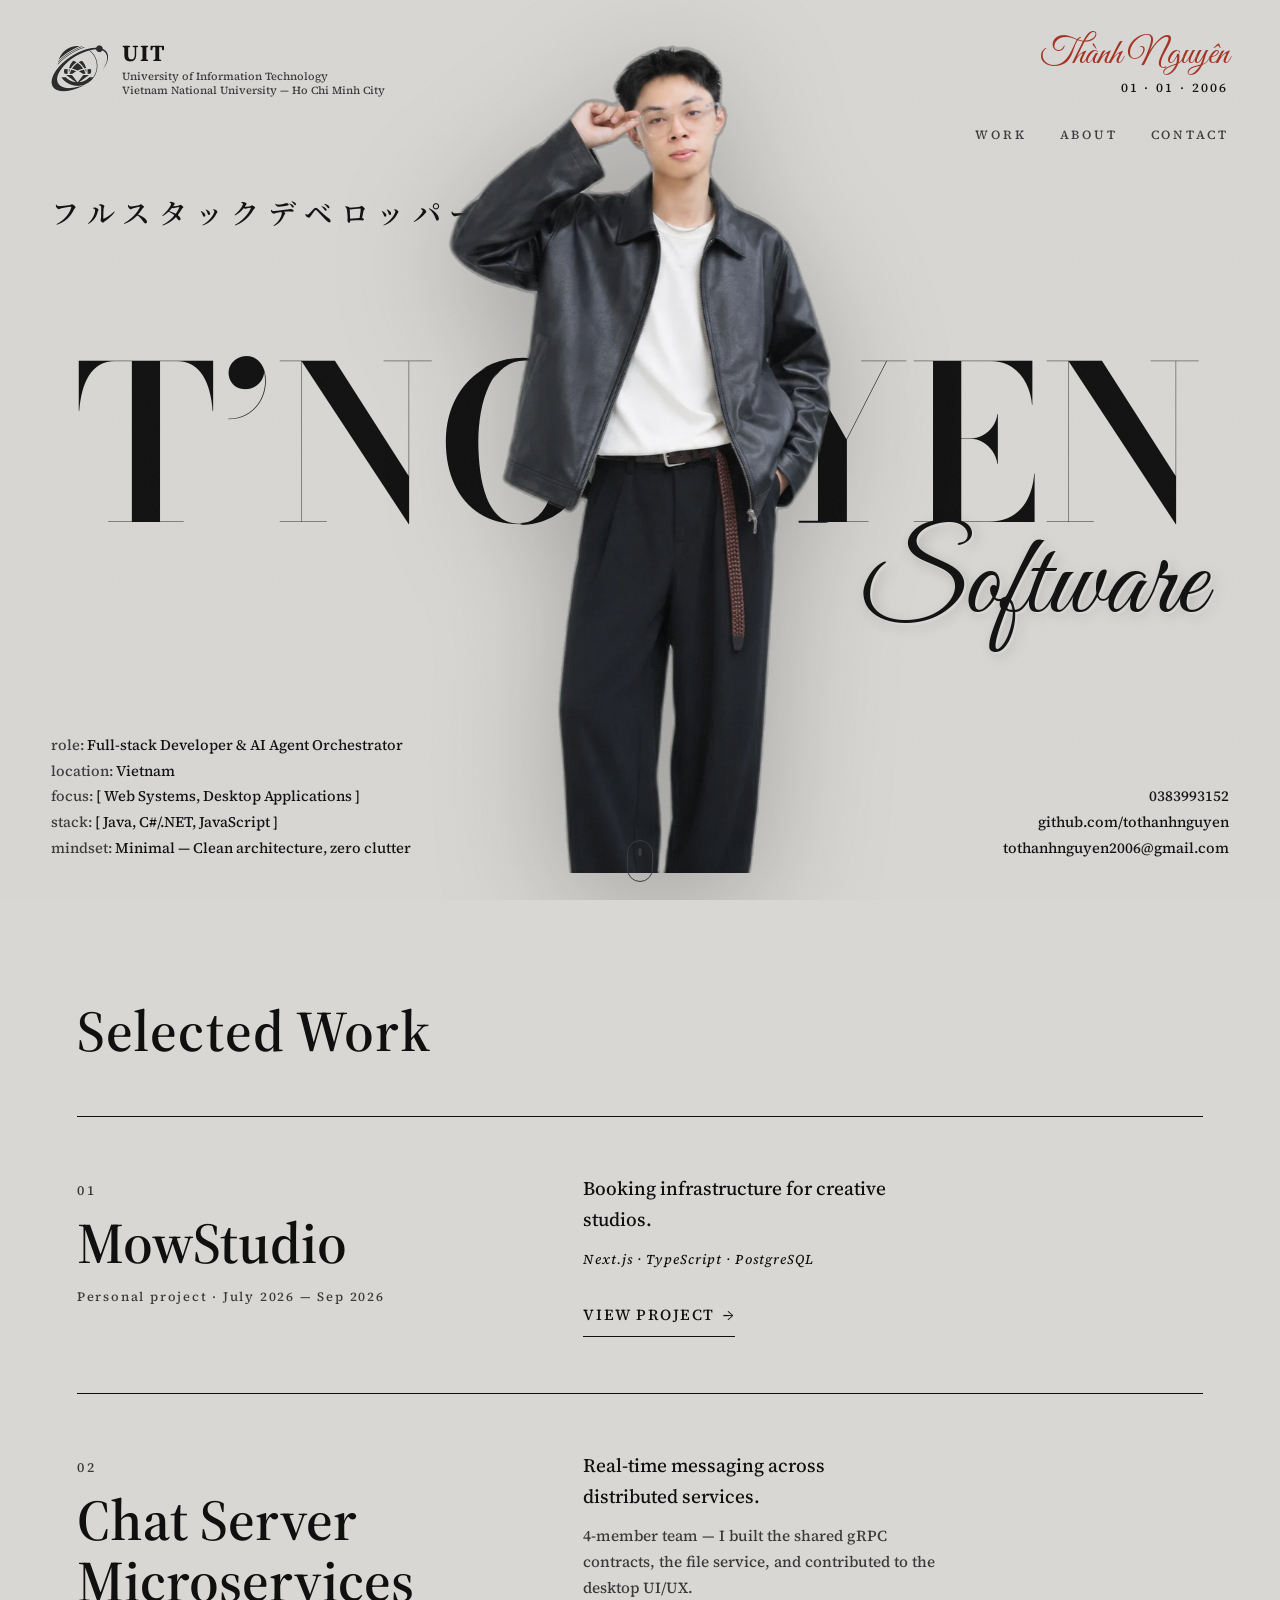
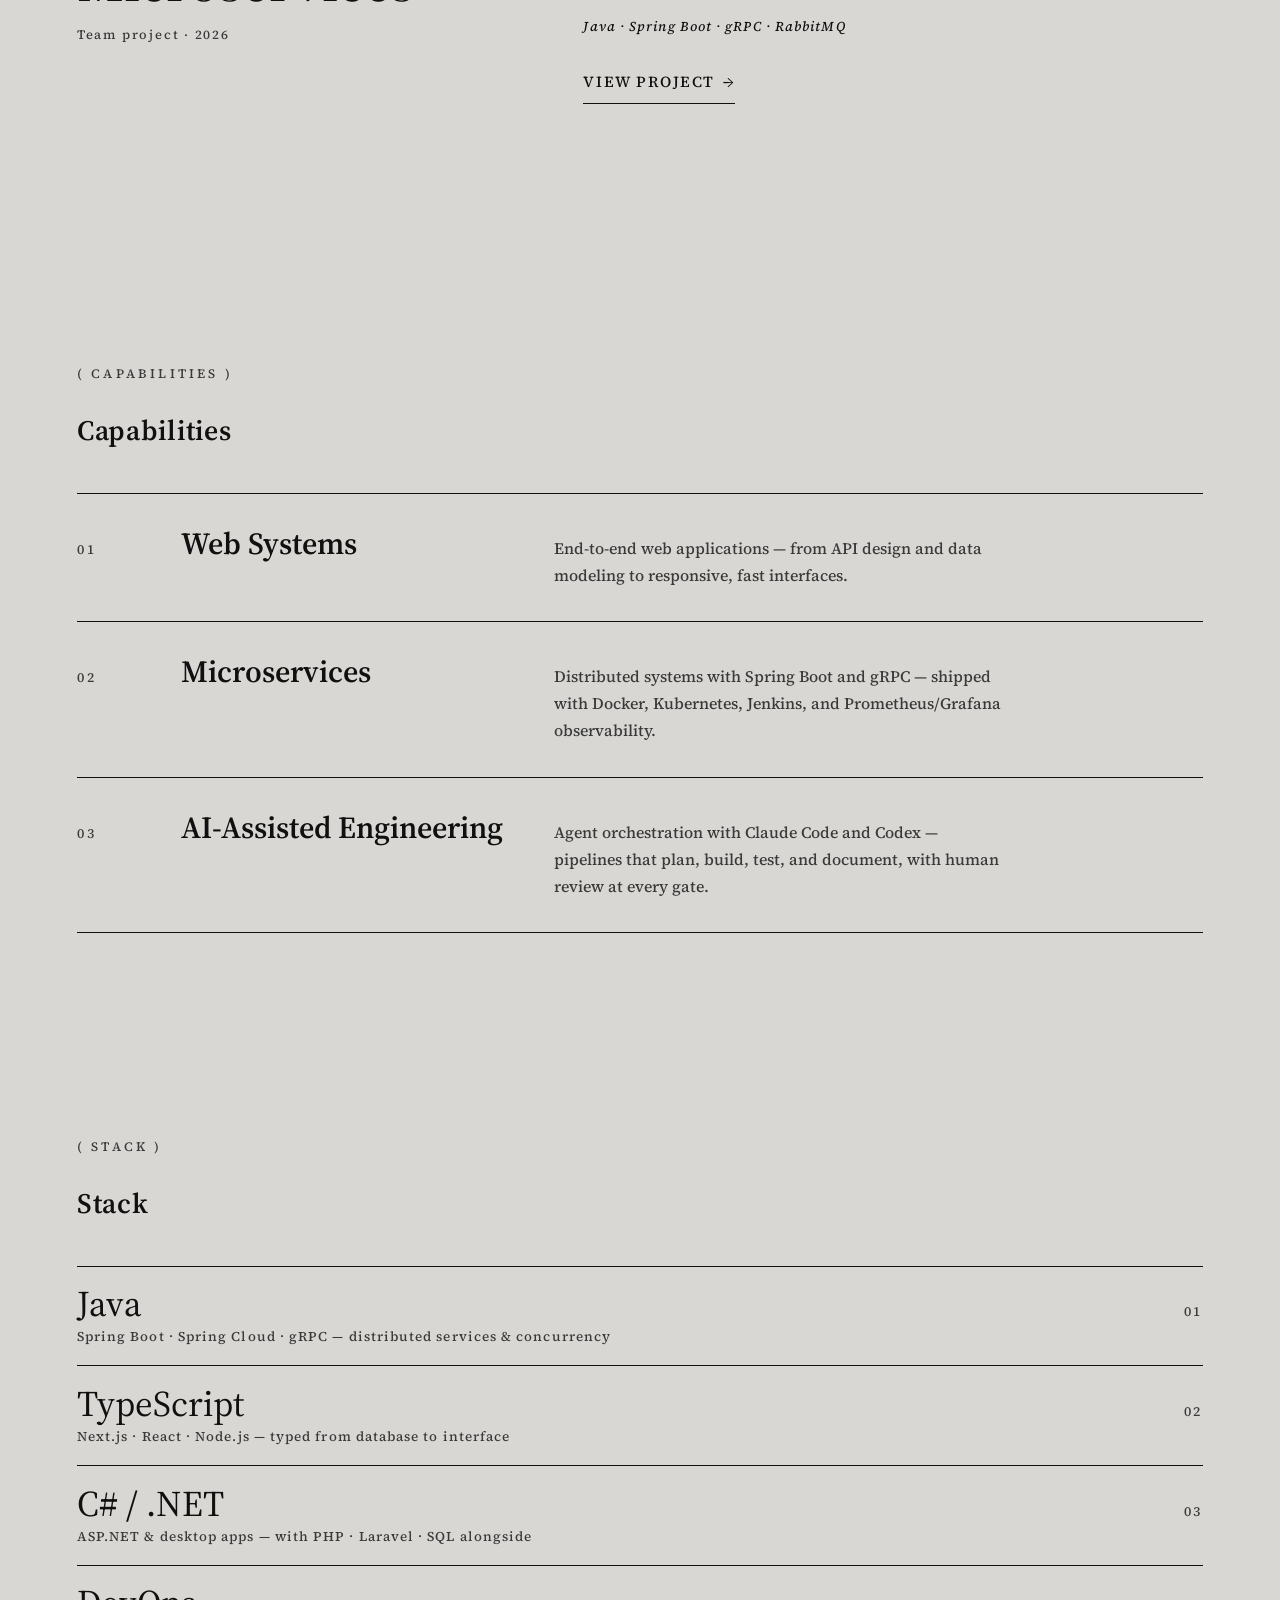
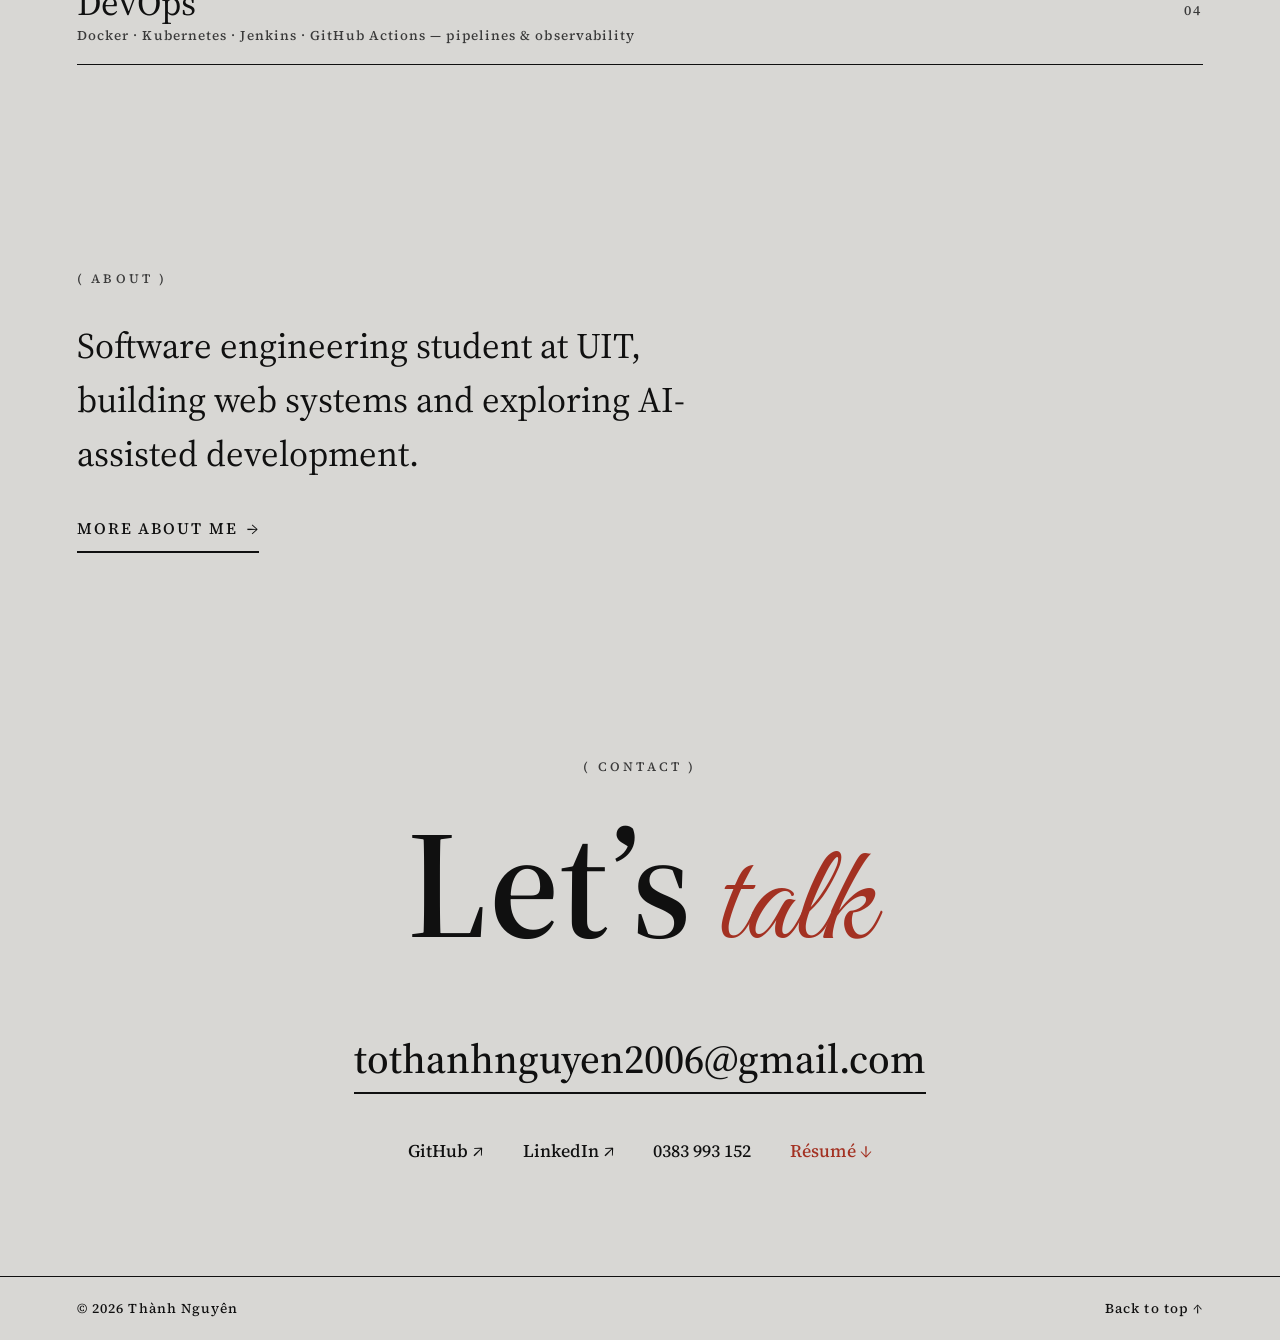
==== commit 0670d070: "update UI" ====
--- a/index.html
+++ b/index.html
@@ -13,10 +13,10 @@
   <link rel="icon" href="/assets/favicon.svg" type="image/svg+xml">
   <link rel="preconnect" href="https://fonts.googleapis.com">
   <link rel="preconnect" href="https://fonts.gstatic.com" crossorigin>
-  <link href="https://fonts.googleapis.com/css2?family=Bodoni+Moda:opsz,wght@6..96,400;6..96,500;6..96,600;6..96,700&family=Great+Vibes&family=Noto+Serif+JP:wght@600&display=swap" rel="stylesheet">
+  <link href="https://fonts.googleapis.com/css2?family=Source+Serif+4:opsz,wght@8..60,400;8..60,500;8..60,600;8..60,700&family=Bodoni+Moda:opsz,wght@6..96,400;6..96,600;6..96,700&family=Great+Vibes&family=Noto+Serif+JP:wght@600&display=swap" rel="stylesheet">
   <script>document.documentElement.classList.add("js")</script>
-  <link rel="stylesheet" href="/css/base.css?v=260921-motion-font500">
-  <link rel="stylesheet" href="/css/hero.css?v=260921-motion">
+  <link rel="stylesheet" href="/css/base.css?v=source-serif-1">
+  <link rel="stylesheet" href="/css/hero.css?v=hero-cropped-1">
   <link rel="stylesheet" href="/css/sections.css?v=260921-motion">
 </head>
 <body>
@@ -86,9 +86,11 @@
     </div>
 
     <picture>
-      <source srcset="/assets/pose-cutout.webp" type="image/webp">
-      <img class="person" data-depth="0.12" data-scroll="0.85" src="/assets/pose-cutout.png" alt="Portrait of Thành Nguyên"
-           width="515" height="1115" fetchpriority="high">
+      <source media="(min-width: 1025px)" srcset="/assets/pose-cutout-hero.webp?v=hero-crop-1" type="image/webp">
+      <source media="(max-width: 1024px)" srcset="/assets/pose-cutout.webp" type="image/webp">
+      <source media="(max-width: 1024px)" srcset="/assets/pose-cutout.png" type="image/png">
+      <img class="person" data-depth="0.12" data-scroll="0.85" src="/assets/pose-cutout-hero.png?v=hero-crop-1" alt="Portrait of Thành Nguyên"
+           width="515" height="800" fetchpriority="high">
     </picture>
 
     <div class="hero-bottom">
--- a/css/base.css
+++ b/css/base.css
@@ -5,7 +5,7 @@
   --ink: #101010;
   --ink-soft: #3a3a3a;
   --red: #a33122;
-  --serif: "Bodoni Moda", "Didot", "Playfair Display", serif;
+  --serif: "Source Serif 4", "Iowan Old Style", "Palatino Linotype", "Book Antiqua", Georgia, serif;
   --script: "Great Vibes", cursive;
   --jp: "Noto Serif JP", serif;
 
--- a/css/hero.css
+++ b/css/hero.css
@@ -65,6 +65,7 @@
 /* no z-index here: the h1 must NOT create a stacking context, so the
    .outline-word child (z-4) can layer above the person image (z-3) */
 .wordmark {
+  font-family: "Bodoni Moda", "Didot", "Playfair Display", serif;
   position: relative;
   width: fit-content;
   margin-inline: auto;
@@ -99,6 +100,14 @@
   z-index: 3;
   filter: drop-shadow(0 30px 60px rgba(0,0,0,.25));
   animation: person-in 1.3s .35s both;
+}
+@media (min-width: 1025px) {
+  .person {
+    width: auto;
+    height: min(92vh, 840px);
+    height: min(92svh, 840px);
+    bottom: 3vh;
+  }
 }
 
 /* exact 1:1 copy of the solid word, layered ABOVE the person (z-4 > z-3)
@@ -122,6 +131,12 @@
   mask: url("../assets/pose-cutout.webp") no-repeat 0 0 / 0 0;
   animation: fade-in 1.6s 1s both;
 }
+@media (min-width: 1025px) {
+  .outline-word {
+    -webkit-mask-image: url("../assets/pose-cutout-hero.webp?v=hero-crop-1");
+    mask-image: url("../assets/pose-cutout-hero.webp?v=hero-crop-1");
+  }
+}
 /* letters as inline-blocks to mirror the solid .ltr spans, so kerning and
    advance widths lay out identically in both layers */
 .outline-word span { display: inline-block; }
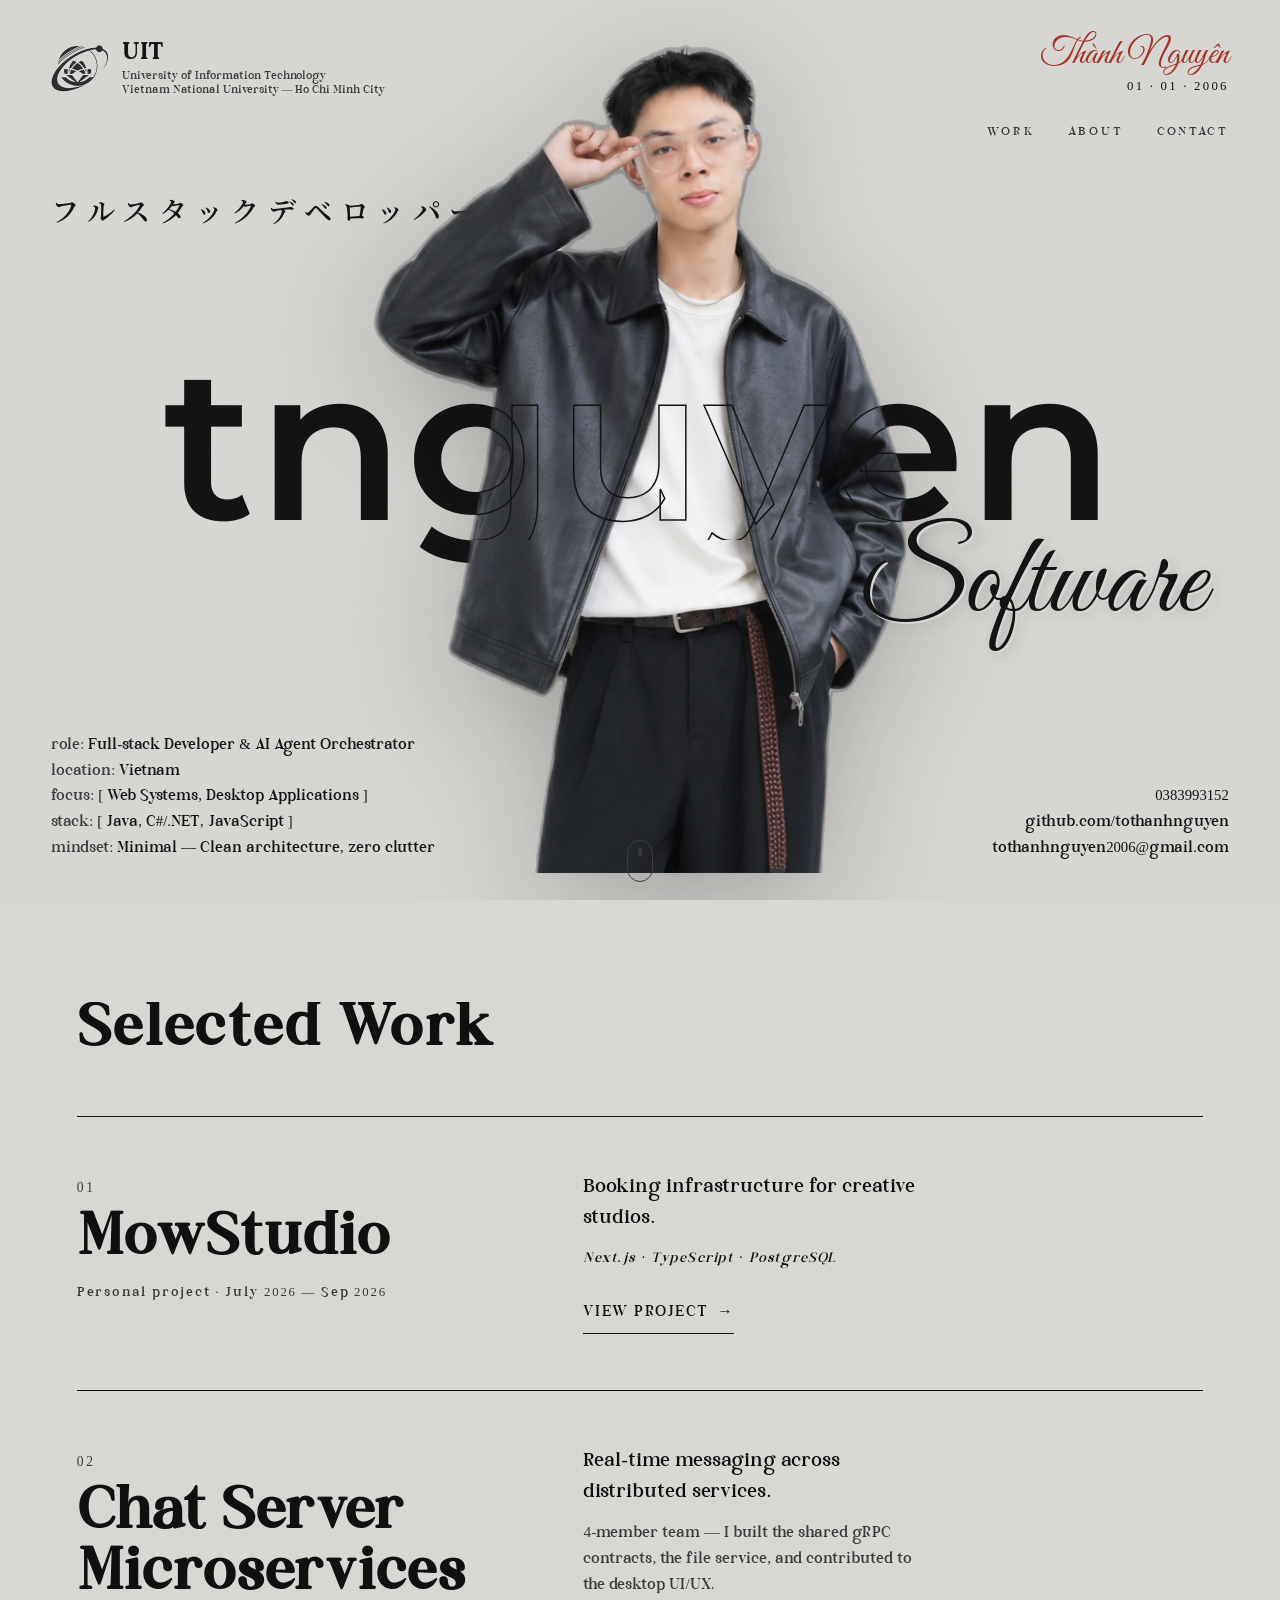
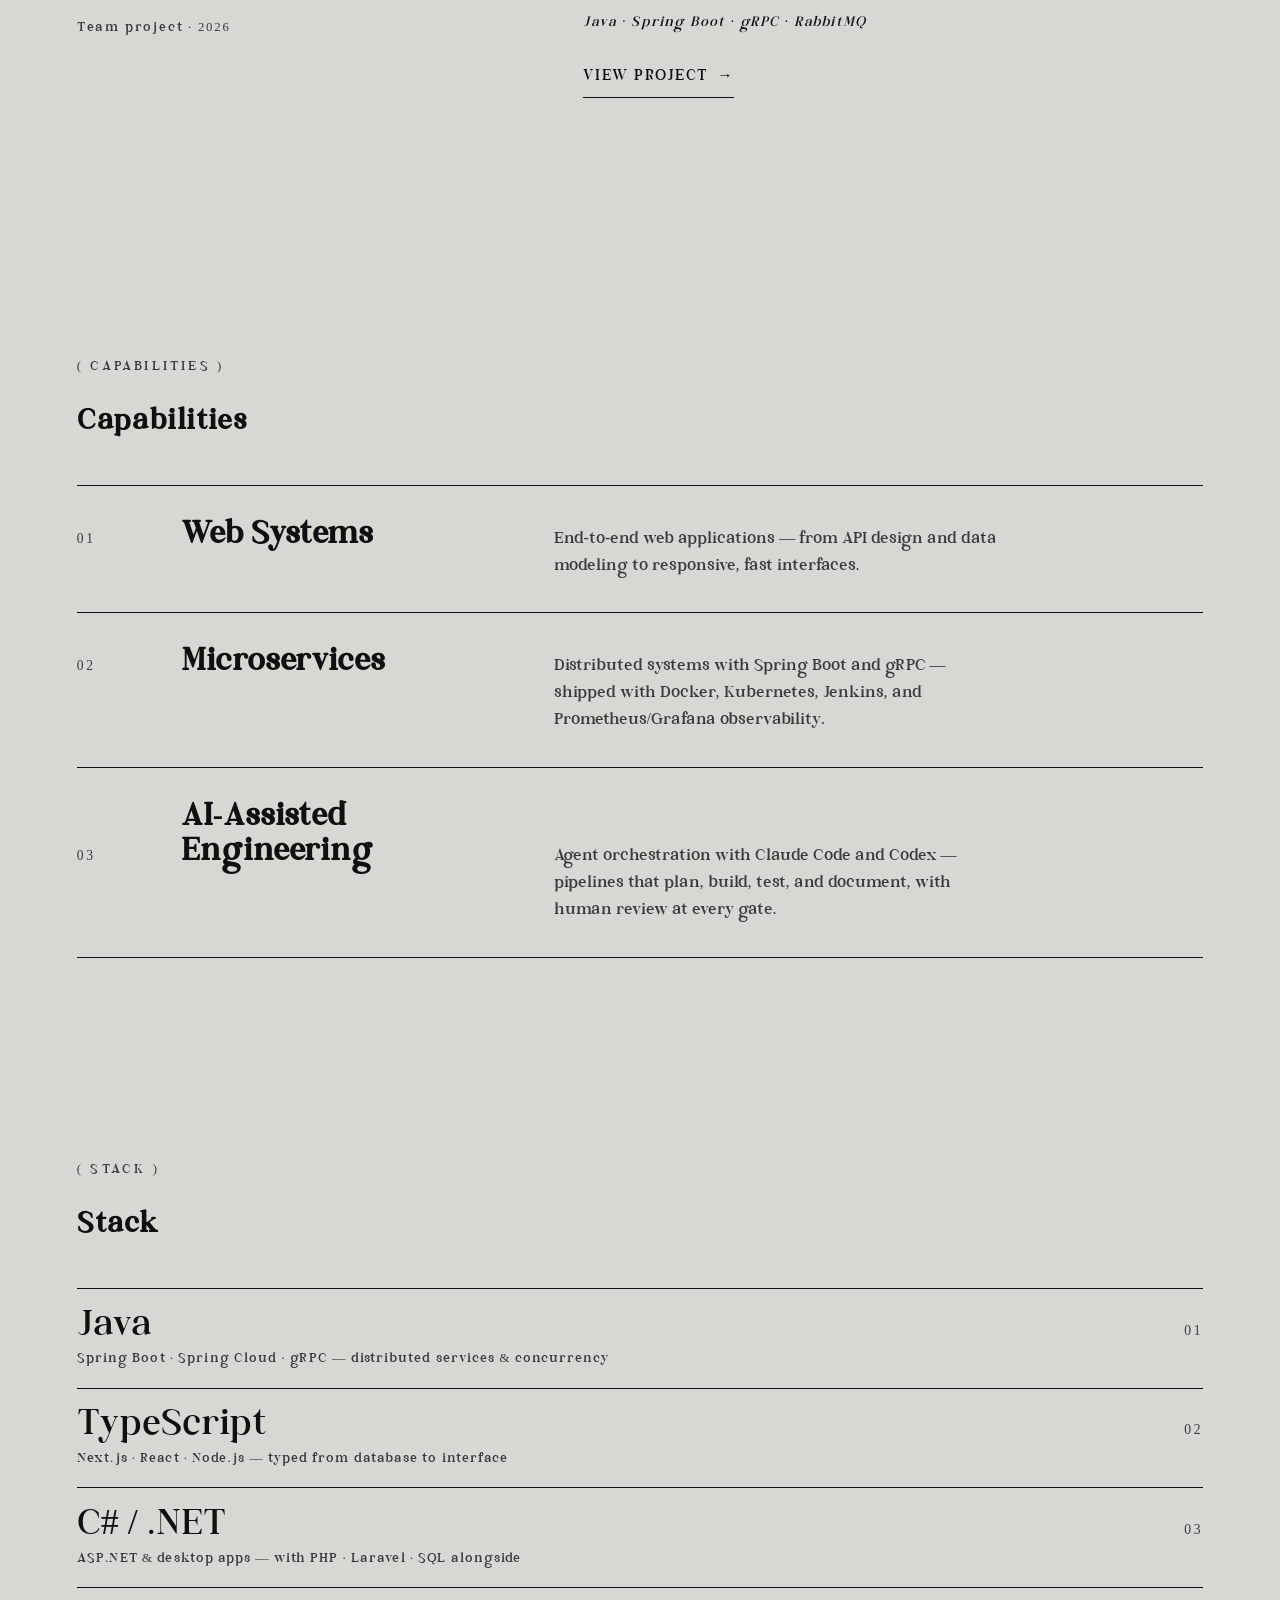
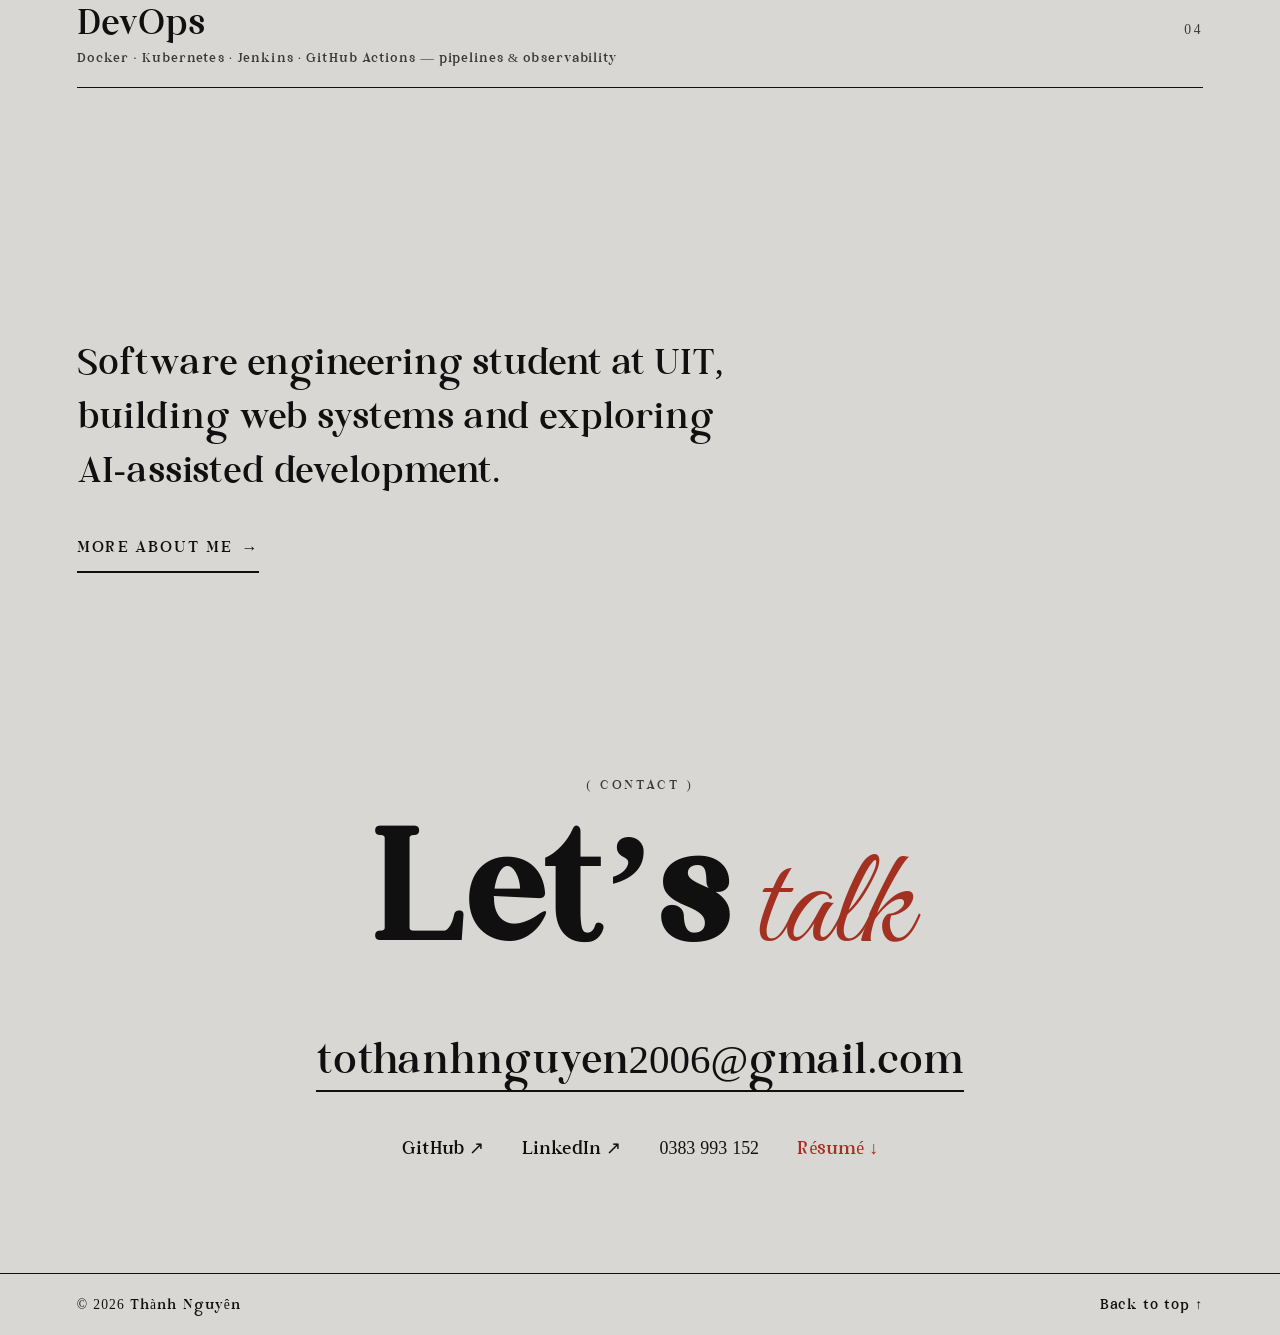
==== commit cc8c3302: "update font" ====
--- a/index.html
+++ b/index.html
@@ -13,10 +13,10 @@
   <link rel="icon" href="/assets/favicon.svg" type="image/svg+xml">
   <link rel="preconnect" href="https://fonts.googleapis.com">
   <link rel="preconnect" href="https://fonts.gstatic.com" crossorigin>
-  <link href="https://fonts.googleapis.com/css2?family=Source+Serif+4:opsz,wght@8..60,400;8..60,500;8..60,600;8..60,700&family=Bodoni+Moda:opsz,wght@6..96,400;6..96,600;6..96,700&family=Great+Vibes&family=Noto+Serif+JP:wght@600&display=swap" rel="stylesheet">
+  <link href="https://fonts.googleapis.com/css2?family=Montserrat:wght@600&family=Great+Vibes&family=Noto+Serif+JP:wght@600&display=swap" rel="stylesheet">
   <script>document.documentElement.classList.add("js")</script>
-  <link rel="stylesheet" href="/css/base.css?v=source-serif-1">
-  <link rel="stylesheet" href="/css/hero.css?v=hero-cropped-1">
+  <link rel="stylesheet" href="/css/base.css?v=rethena-1">
+  <link rel="stylesheet" href="/css/hero.css?v=wordmark-outline-1">
   <link rel="stylesheet" href="/css/sections.css?v=260921-motion">
 </head>
 <body>
@@ -76,11 +76,11 @@
 
     <div class="stage">
       <p class="jp" lang="ja" data-depth="0.6" data-scroll="0.5">フルスタックデベロッパー</p>
-      <h1 class="wordmark" data-depth="0.25" data-scroll="0.35" aria-label="T'NGUYEN">
-        <span class="ltr">T</span><span class="ltr">’</span><span class="ltr">N</span><span class="ltr">G</span><span class="ltr">U</span><span class="ltr">Y</span><span class="ltr">E</span><span class="ltr">N</span>
+      <h1 class="wordmark" data-depth="0.25" data-scroll="0.35" aria-label="tnguyen">
+        <span class="ltr">t</span><span class="ltr">n</span><span class="ltr">g</span><span class="ltr">u</span><span class="ltr">y</span><span class="ltr">e</span><span class="ltr">n</span>
         <!-- same word, exactly superimposed; masked by the person cutout so the
              stroked letters only appear where the person covers the solid ones -->
-        <span class="outline-word" aria-hidden="true"><span>T</span><span>’</span><span>N</span><span>G</span><span>U</span><span>Y</span><span>E</span><span>N</span></span>
+        <span class="outline-word" aria-hidden="true"><span>t</span><span>n</span><span>g</span><span>u</span><span>y</span><span>e</span><span>n</span></span>
       </h1>
       <span class="script-word" data-depth="0.55" data-scroll="0.6" aria-hidden="true">Software</span>
     </div>
@@ -230,6 +230,6 @@
     <a href="#top">Back to top ↑</a>
   </footer>
 
-  <script src="/js/effects.js" defer></script>
+  <script src="/js/effects.js?v=wordmark-outline-1" defer></script>
 </body>
 </html>
--- a/css/base.css
+++ b/css/base.css
@@ -1,11 +1,19 @@
 /* ============ tokens & reset ============ */
+@font-face {
+  font-family: "Rethena";
+  src: url("/assets/fonts/rethena-demo.ttf") format("truetype");
+  font-style: normal;
+  font-weight: 400;
+  font-display: swap;
+}
+
 :root {
   --bg: #d8d7d4;
   --bg-soft: #cfceca;
   --ink: #101010;
   --ink-soft: #3a3a3a;
   --red: #a33122;
-  --serif: "Source Serif 4", "Iowan Old Style", "Palatino Linotype", "Book Antiqua", Georgia, serif;
+  --serif: "Rethena", "Iowan Old Style", "Palatino Linotype", "Book Antiqua", Georgia, serif;
   --script: "Great Vibes", cursive;
   --jp: "Noto Serif JP", serif;
 
--- a/css/hero.css
+++ b/css/hero.css
@@ -65,7 +65,7 @@
 /* no z-index here: the h1 must NOT create a stacking context, so the
    .outline-word child (z-4) can layer above the person image (z-3) */
 .wordmark {
-  font-family: "Bodoni Moda", "Didot", "Playfair Display", serif;
+  font-family: "Montserrat", sans-serif;
   position: relative;
   width: fit-content;
   margin-inline: auto;
@@ -76,6 +76,9 @@
   white-space: nowrap;
   user-select: none;
 }
+/* Keep parallax on the glyphs: translating h1 traps its z-4 outline below the portrait. */
+.wordmark .ltr,
+.wordmark .outline-word { translate: var(--wordmark-x, 0px) var(--wordmark-y, 0px); }
 .wordmark .ltr { display: inline-block; animation: rise .9s both; }
 .wordmark .ltr:nth-child(1) { animation-delay: .55s; }
 .wordmark .ltr:nth-child(2) { animation-delay: .62s; }
@@ -84,7 +87,6 @@
 .wordmark .ltr:nth-child(5) { animation-delay: .83s; }
 .wordmark .ltr:nth-child(6) { animation-delay: .90s; }
 .wordmark .ltr:nth-child(7) { animation-delay: .97s; }
-.wordmark .ltr:nth-child(8) { animation-delay: 1.04s; }
 
 /* anchored to .hero, not .stage: top gap = 105vh - height, so the head
    can never be clipped; width cap keeps text visible on narrow screens */
@@ -226,8 +228,8 @@
   .stage {
     grid-column: 1; grid-row: 2;
     flex-direction: column; align-items: flex-start; justify-content: flex-end;
-    min-height: calc(62vh + 1rem);
-    min-height: calc(62svh + 1rem);
+    min-height: clamp(17rem, 40vh, 24rem);
+    min-height: clamp(17rem, 40svh, 24rem);
   }
   .wordmark {
     position: absolute;
@@ -237,20 +239,7 @@
     font-size: clamp(3rem, 15vw, 7.2rem);
     text-align: left;
   }
-  .hero > picture {
-    grid-column: 1; grid-row: 2;
-    align-self: end; justify-self: center;
-    z-index: 3;
-    pointer-events: none;
-  }
-  .person {
-    position: relative;
-    left: auto; right: 0; bottom: auto;
-    height: min(56vh, calc(90vh - 16.5rem), 130vw, 500px);
-    height: min(56svh, calc(90svh - 16.5rem), 130vw, 500px);
-    transform: none; animation-name: fade-in;
-    filter: drop-shadow(0 14px 26px rgba(0,0,0,.2)); /* lighter shadow = cheaper repaints */
-  }
+  .hero > picture { display: none; }
   .script-word { right: 4%; top: 74%; font-size: 14vw; }
   .hero-bottom { grid-column: 1; grid-row: 3; flex-direction: column; align-items: flex-start; gap: 1rem; }
   .contact { text-align: left; }
@@ -258,12 +247,7 @@
 }
 
 @media (max-width: 760px) and (orientation: landscape) {
-  .hero > picture { padding-top: 4rem; }
   .wordmark { top: 50%; }
-  .person {
-    height: min(88vh, 72vw, 650px);
-    height: min(88svh, 72vw, 650px);
-  }
   .script-word { top: 77%; font-size: clamp(3rem, 9vw, 5.25rem); }
 }
 
